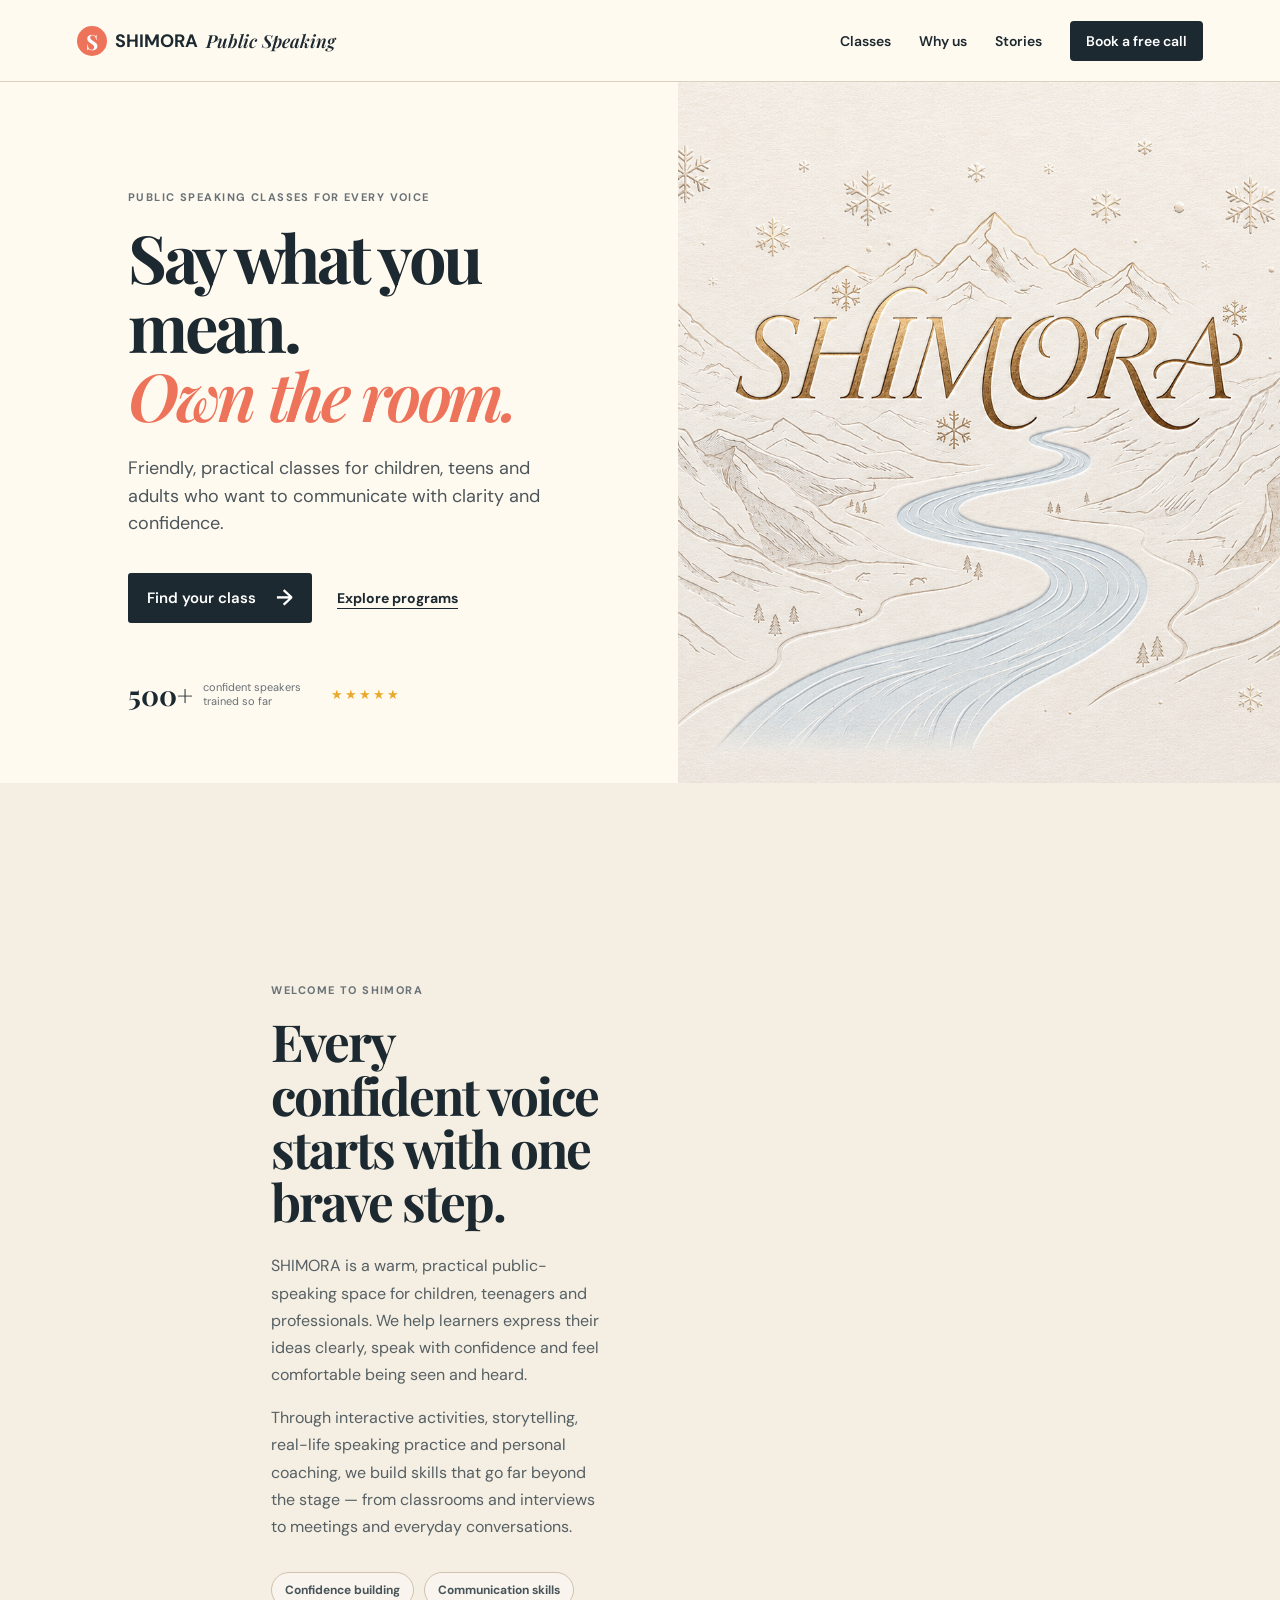
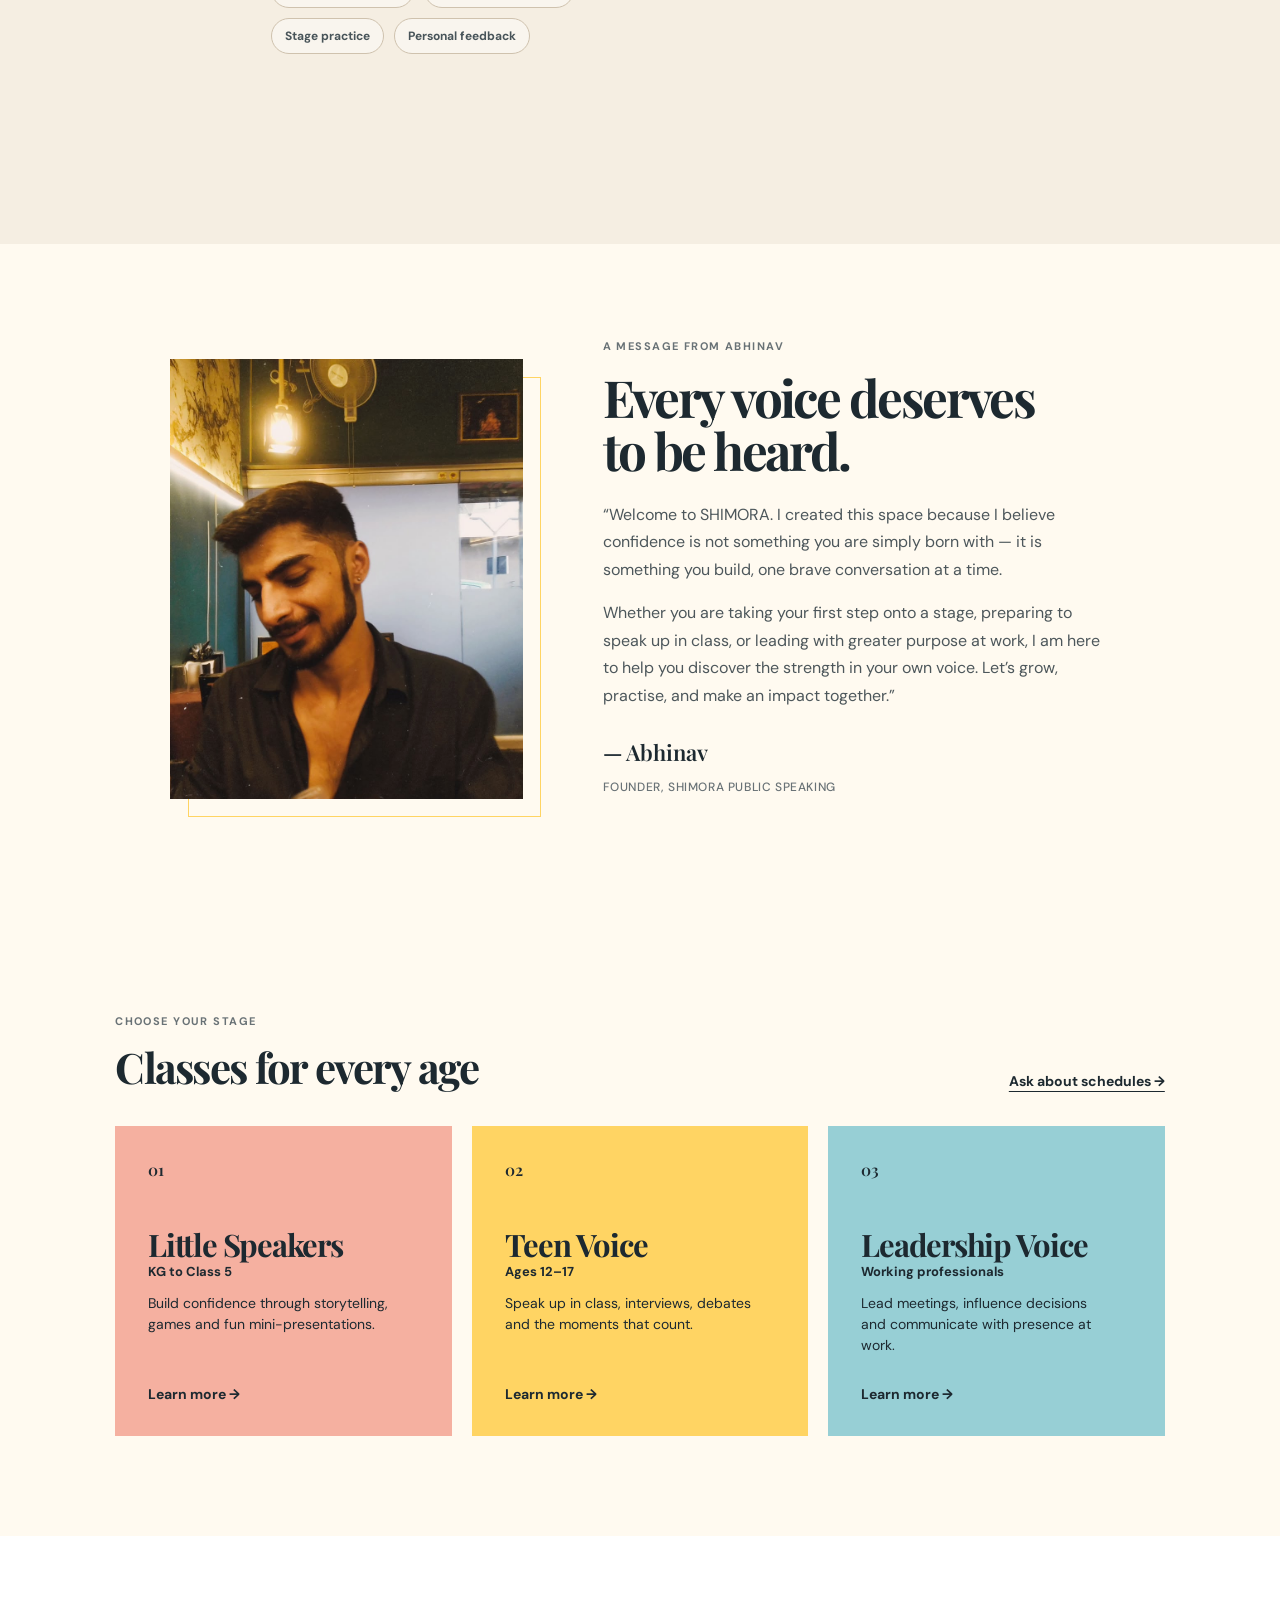
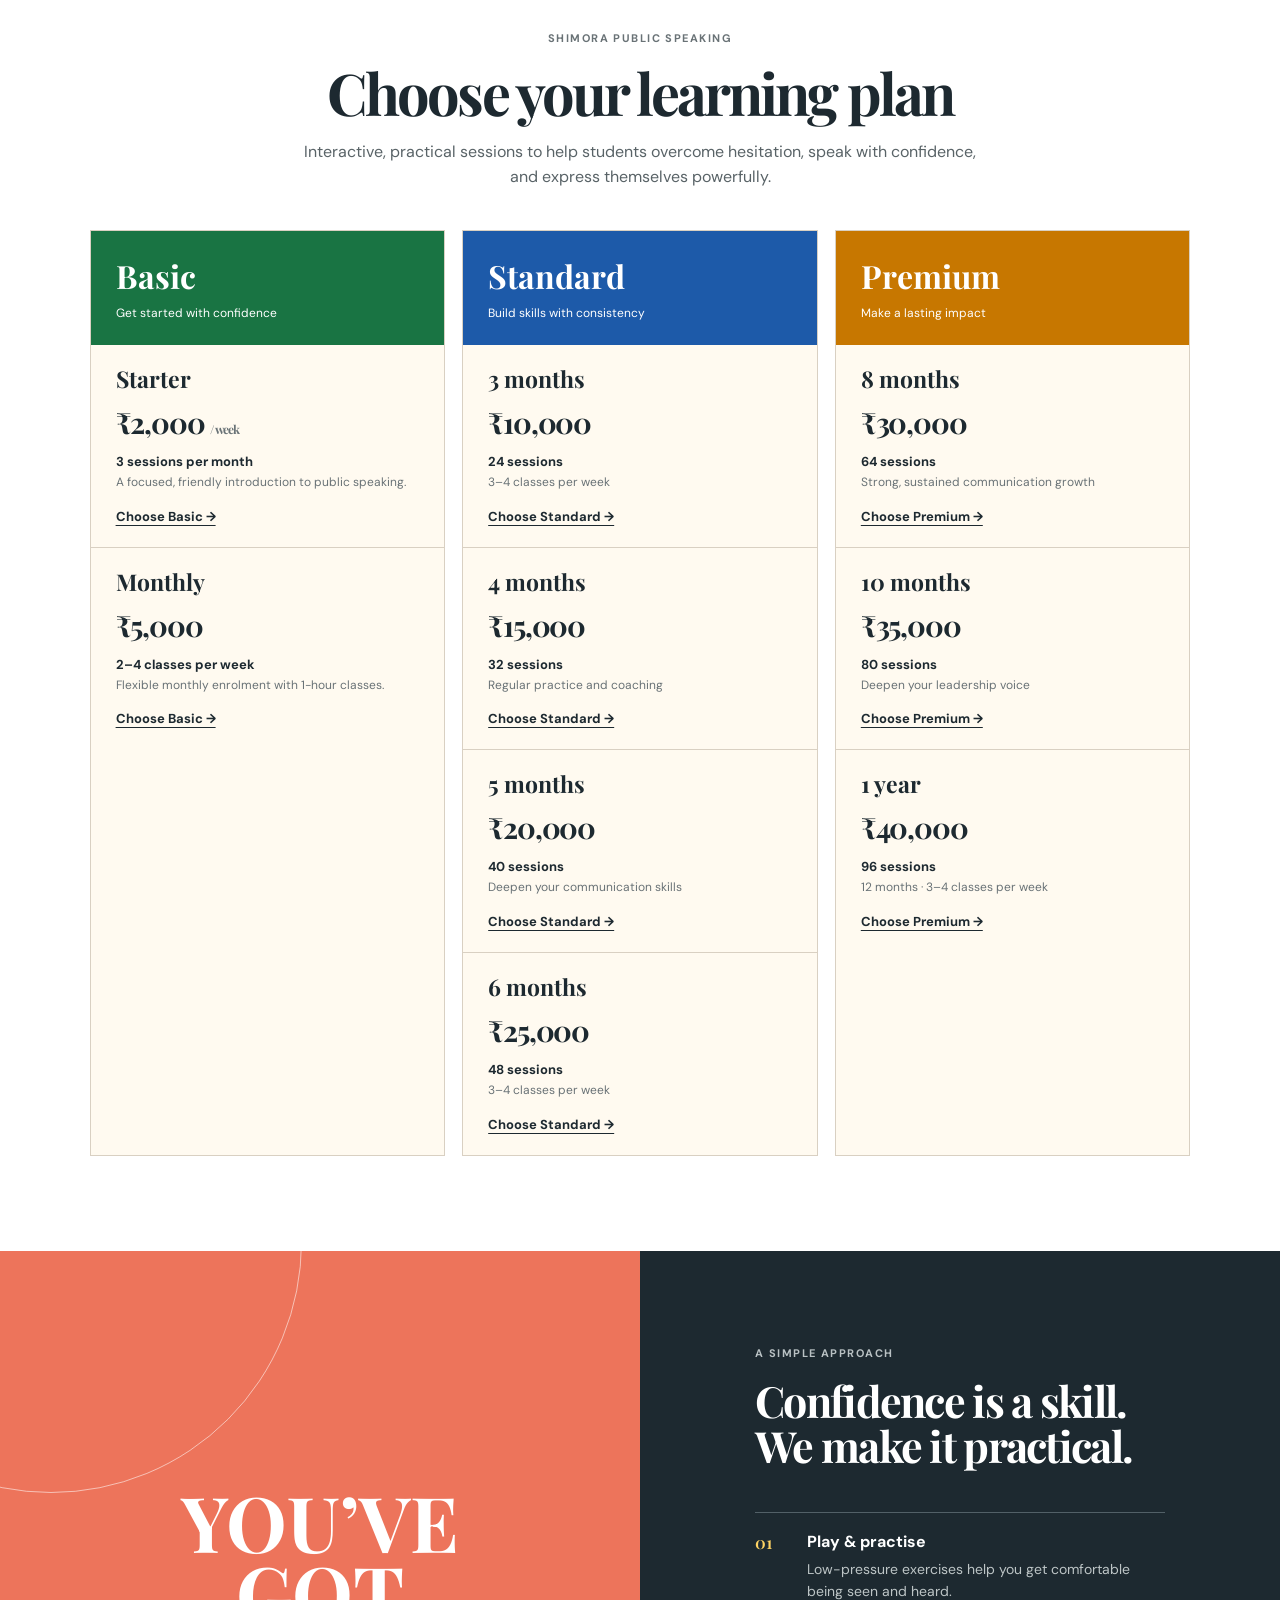
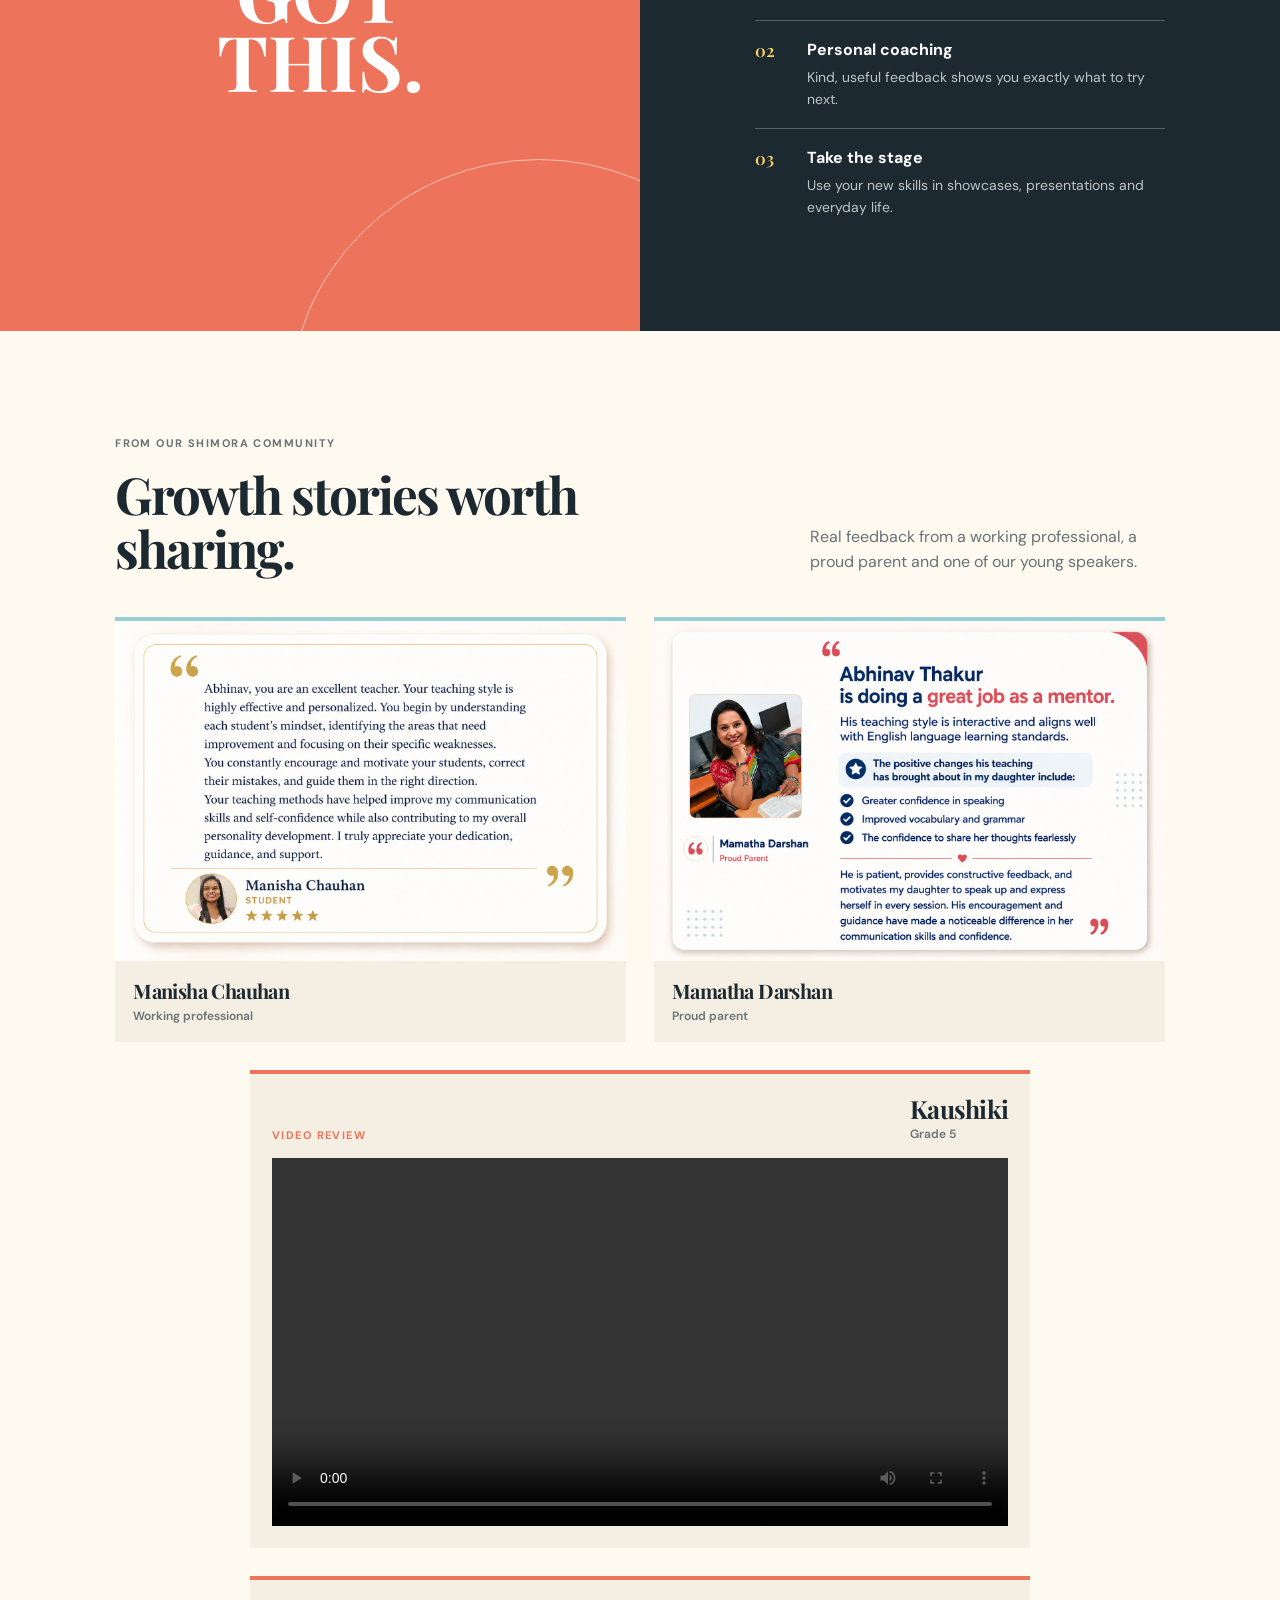
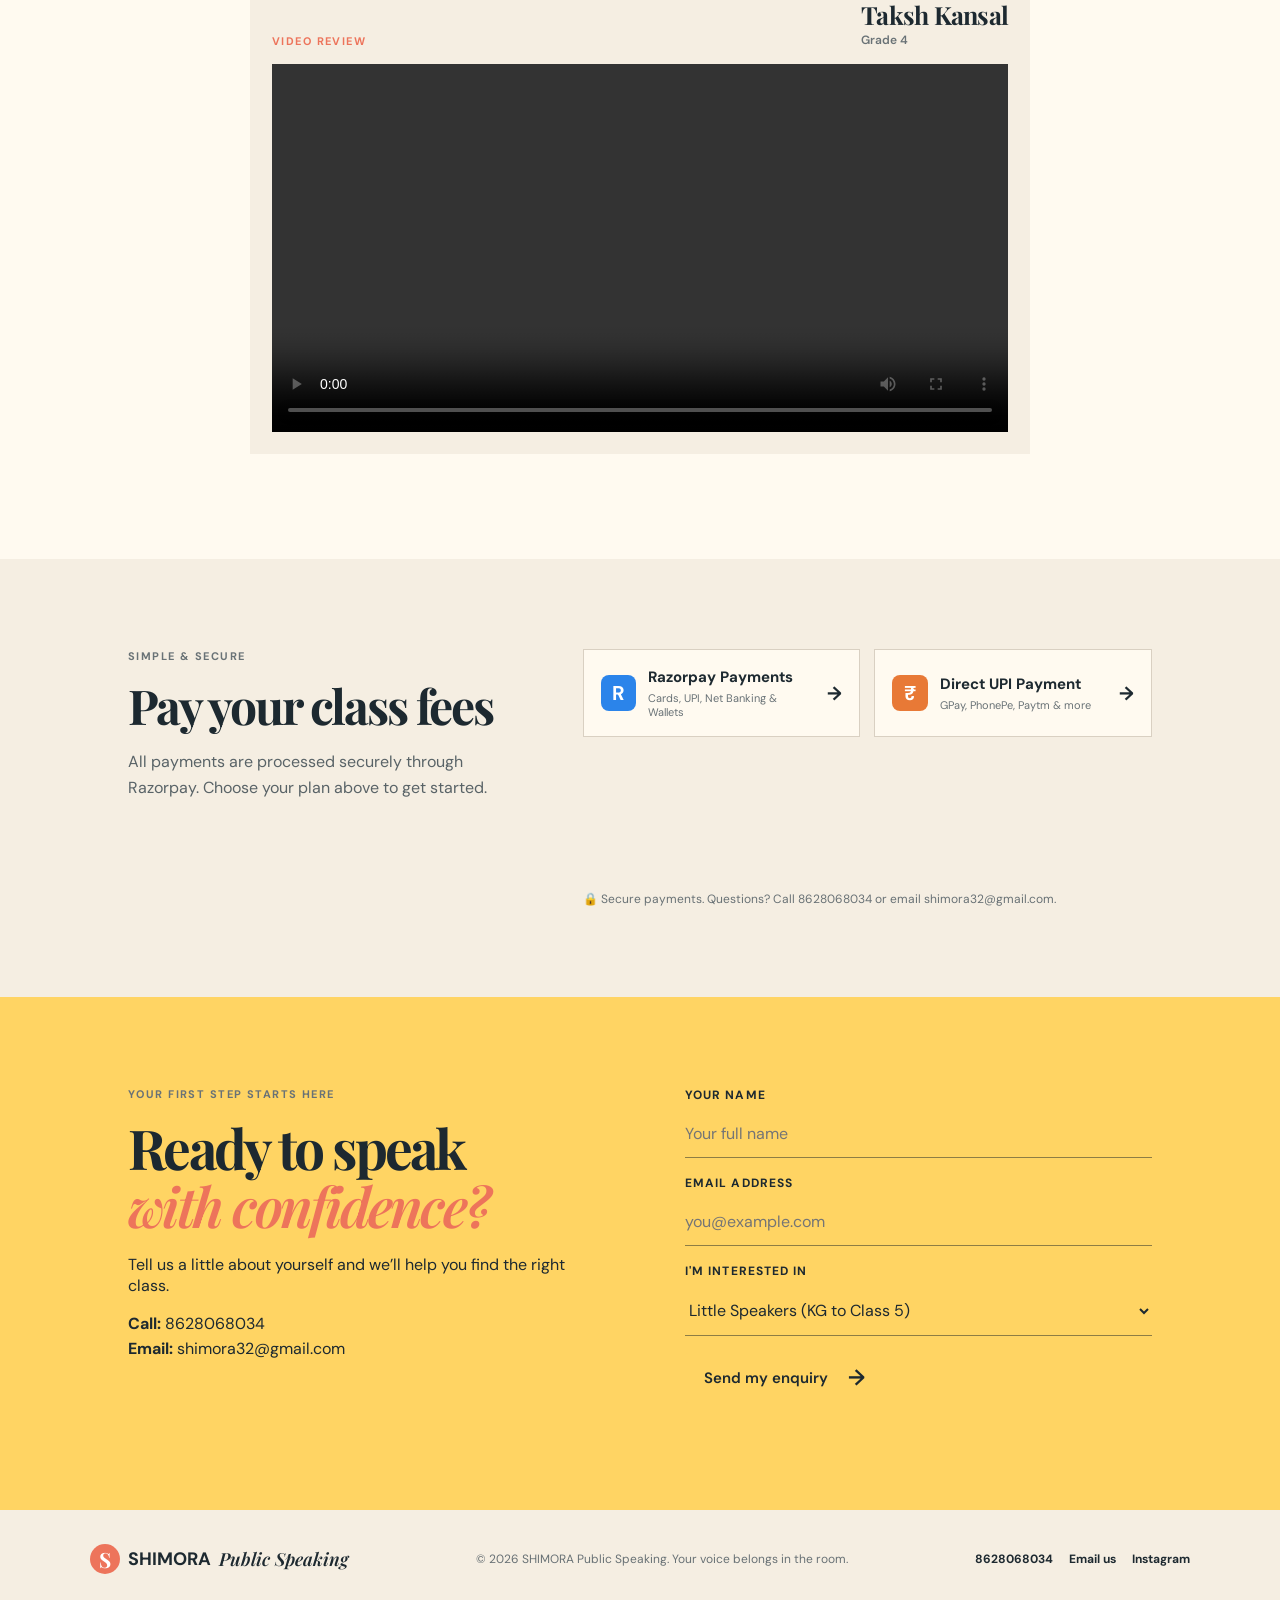
==== index.html @ cc21a9ce "Add Google Search discovery files" ====
<!doctype html>
<html lang="en"><head>
  <meta charset="utf-8">
  <meta name="viewport" content="width=device-width, initial-scale=1">
  <meta name="description" content="SHIMORA offers practical public-speaking classes for children, teens and working professionals. Build confidence, communication skills and stage presence.">
  <meta name="robots" content="index, follow, max-image-preview:large">
  <link rel="canonical" href="https://shimora.online/">
  <meta property="og:type" content="website">
  <meta property="og:url" content="https://shimora.online/">
  <meta property="og:title" content="SHIMORA | Public Speaking Classes">
  <meta property="og:description" content="Practical public-speaking classes for children, teens and working professionals.">
  <meta property="og:site_name" content="SHIMORA Public Speaking">
  <meta name="twitter:card" content="summary">
  <title>SHIMORA Public Speaking Classes | Build Confidence</title>
  <script type="application/ld+json">
  {
    "@context": "https://schema.org",
    "@graph": [
      {
        "@type": "Organization",
        "@id": "https://shimora.online/#organization",
        "name": "SHIMORA Public Speaking",
        "url": "https://shimora.online/",
        "email": "shimora32@gmail.com",
        "telephone": "+918628068034",
        "description": "Practical public-speaking classes that build confidence, communication skills and stage presence."
      },
      {
        "@type": "WebSite",
        "@id": "https://shimora.online/#website",
        "url": "https://shimora.online/",
        "name": "SHIMORA Public Speaking",
        "publisher": { "@id": "https://shimora.online/#organization" }
      },
      {
        "@type": "Service",
        "name": "Public Speaking Classes",
        "provider": { "@id": "https://shimora.online/#organization" },
        "description": "Public-speaking coaching for children, teenagers and working professionals."
      }
    ]
  }
  </script>
  <link rel="preconnect" href="https://fonts.googleapis.com">
  <link rel="preconnect" href="https://fonts.gstatic.com" crossorigin="">
  <link href="https://fonts.googleapis.com/css2?family=DM+Sans:wght@400;500;600;700&amp;family=Playfair+Display:wght@600;700&amp;display=swap" rel="stylesheet">
  <link rel="stylesheet" href="styles.css">
  <link rel="stylesheet" href="payments.css">
  <link rel="stylesheet" href="pricing.css">
  <link rel="stylesheet" href="tiers.css">
  <link rel="stylesheet" href="founder.css">
  <link rel="stylesheet" href="reviews.css">
</head>
<body>
  <header class="site-header">
    <a class="brand" href="#home" aria-label="SHIMORA home"><span class="brand-mark">S</span>SHIMORA <em>Public Speaking</em></a>
    <button class="menu-button" aria-label="Open navigation" aria-expanded="false">☰</button>
    <nav><a href="#classes">Classes</a><a href="#about">Why us</a><a href="#testimonials">Stories</a><a class="nav-cta" href="#enquire">Book a free call</a></nav>
  </header>








  <main id="home">
    <section class="hero">
      <div class="hero-copy">
        <p class="eyebrow">Public speaking classes for every voice</p>
        <h1>Say what you mean.<br><i>Own the room.</i></h1>
        <p class="hero-text">Friendly, practical classes for children, teens and adults who want to communicate with clarity and confidence.</p>
        <div class="hero-actions"><a class="button button-dark" href="#enquire">Find your class <span>→</span></a><a class="text-link" href="#classes">Explore programs</a></div>
        <div class="hero-proof"><strong>500+</strong><span>confident speakers<br>trained so far</span><span class="stars">★★★★★</span></div>
      </div>
      <div class="hero-art hero-art-image">
        <img src="codex-clipboard-eca49676-1341-4397-aad0-b6b722d746b7.png" alt="SHIMORA mountain landscape" style="display: block; width: 100%; height: 100%; object-fit: cover;">
      </div>
    </section>








    <section class="shimora-intro" id="about" style="grid-template-columns: 1fr;">
      <div class="shimora-intro-copy">
        <p class="eyebrow">Welcome to SHIMORA</p>
        <h2>Every confident voice starts with one brave step.</h2>
        <p>SHIMORA is a warm, practical public-speaking space for children, teenagers and professionals. We help learners express their ideas clearly, speak with confidence and feel comfortable being seen and heard.</p>
        <p>Through interactive activities, storytelling, real-life speaking practice and personal coaching, we build skills that go far beyond the stage — from classrooms and interviews to meetings and everyday conversations.</p>
        <div class="shimora-offerings"><span>Confidence building</span><span>Communication skills</span><span>Stage practice</span><span>Personal feedback</span></div>
      </div>
    </section>








    <section class="founder"><div class="founder-photo"><img src="abhinav.jpeg" alt="Abhinav, founder of SHIMORA Public Speaking"></div><div class="founder-message"><p class="eyebrow">A message from Abhinav</p><h2>Every voice deserves<br>to be heard.</h2><p>“Welcome to SHIMORA. I created this space because I believe confidence is not something you are simply born with — it is something you build, one brave conversation at a time.</p><p>Whether you are taking your first step onto a stage, preparing to speak up in class, or leading with greater purpose at work, I am here to help you discover the strength in your own voice. Let’s grow, practise, and make an impact together.”</p><p class="signature">— Abhinav<br><span>Founder, SHIMORA Public Speaking</span></p></div></section>








    <section class="programs" id="classes"><div class="section-heading"><div><p class="eyebrow">Choose your stage</p><h2>Classes for every age</h2></div><a class="text-link" href="#enquire">Ask about schedules →</a></div><div class="cards">
      <article class="card coral"><span class="card-number">01</span><h3>Little Speakers</h3><p class="age">KG to Class 5</p><p>Build confidence through storytelling, games and fun mini-presentations.</p><a href="#enquire" aria-label="Enquire about Little Speakers">Learn more →</a></article>
      <article class="card yellow"><span class="card-number">02</span><h3>Teen Voice</h3><p class="age">Ages 12–17</p><p>Speak up in class, interviews, debates and the moments that count.</p><a href="#enquire" aria-label="Enquire about Teen Voice">Learn more →</a></article>
      <article class="card blue"><span class="card-number">03</span><h3>Leadership Voice</h3><p class="age">Working professionals</p><p>Lead meetings, influence decisions and communicate with presence at work.</p><a href="#enquire" aria-label="Enquire about Leadership Voice">Learn more →</a></article>
    </div></section>








    <section class="pricing" id="pricing"><div class="pricing-intro"><p class="eyebrow">SHIMORA public speaking</p><h2>Choose your learning plan</h2><p>Interactive, practical sessions to help students overcome hesitation, speak with confidence, and express themselves powerfully.</p></div><div class="tier-grid"><section class="tier basic-tier"><header><p>Basic</p><span>Get started with confidence</span></header><article class="tier-plan"><h3>Starter</h3><strong>₹2,000 <small>/ week</small></strong><p>3 sessions per month</p><small>A focused, friendly introduction to public speaking.</small><a href="https://rzp.io/rzp/pQMeZwB" target="_blank" rel="noopener">Choose Basic →</a></article><article class="tier-plan"><h3>Monthly</h3><strong>₹5,000</strong><p>2–4 classes per week</p><small>Flexible monthly enrolment with 1-hour classes.</small><a href="https://rzp.io/rzp/k3akqJx" target="_blank" rel="noopener">Choose Basic →</a></article></section><section class="tier standard-tier"><header><p>Standard</p><span>Build skills with consistency</span></header><article class="tier-plan"><h3>3 months</h3><strong>₹10,000</strong><p>24 sessions</p><small>3–4 classes per week</small><a href="https://rzp.io/rzp/MR4QNI4I" target="_blank" rel="noopener">Choose Standard →</a></article><article class="tier-plan"><h3>4 months</h3><strong>₹15,000</strong><p>32 sessions</p><small>Regular practice and coaching</small><a href="https://rzp.io/rzp/zZhvwlSj" target="_blank" rel="noopener">Choose Standard →</a></article><article class="tier-plan"><h3>5 months</h3><strong>₹20,000</strong><p>40 sessions</p><small>Deepen your communication skills</small><a href="https://rzp.io/rzp/HLFJk7OZ" target="_blank" rel="noopener">Choose Standard →</a></article><article class="tier-plan"><h3>6 months</h3><strong>₹25,000</strong><p>48 sessions</p><small>3–4 classes per week</small><a href="https://rzp.io/rzp/TH4nSkQU" target="_blank" rel="noopener">Choose Standard →</a></article></section><section class="tier premium-tier"><header><p>Premium</p><span>Make a lasting impact</span></header><article class="tier-plan"><h3>8 months</h3><strong>₹30,000</strong><p>64 sessions</p><small>Strong, sustained communication growth</small><a href="https://rzp.io/rzp/FeehEkx" target="_blank" rel="noopener">Choose Premium →</a></article><article class="tier-plan"><h3>10 months</h3><strong>₹35,000</strong><p>80 sessions</p><small>Deepen your leadership voice</small><a href="https://rzp.io/rzp/74YGq89" target="_blank" rel="noopener">Choose Premium →</a></article><article class="tier-plan"><h3>1 year</h3><strong>₹40,000</strong><p>96 sessions</p><small>12 months · 3–4 classes per week</small><a href="https://rzp.io/rzp/l5F0JuY" target="_blank" rel="noopener">Choose Premium →</a></article></section></div></section>








    <section class="process"><div class="process-art"><span>YOU’VE<br>GOT<br>THIS.</span></div><div class="process-copy"><p class="eyebrow">A simple approach</p><h2>Confidence is a skill. We make it practical.</h2><ol><li><strong>Play &amp; practise</strong><span>Low-pressure exercises help you get comfortable being seen and heard.</span></li><li><strong>Personal coaching</strong><span>Kind, useful feedback shows you exactly what to try next.</span></li><li><strong>Take the stage</strong><span>Use your new skills in showcases, presentations and everyday life.</span></li></ol></div></section>








    <section class="reviews" id="testimonials"><div class="reviews-heading"><div><p class="eyebrow">From our SHIMORA community</p><h2>Growth stories worth sharing.</h2></div><p>Real feedback from a working professional, a proud parent and one of our young speakers.</p></div><div class="review-gallery"><figure class="review-image"><img src="Manisha%20chauhan.png" alt="Review from Manisha Chauhan, Working Professional" loading="lazy"><figcaption>Manisha Chauhan <span>Working professional</span></figcaption></figure><figure class="review-image"><img src="Kaushiki%20mother.png" alt="Review from Mamatha Darshan, proud parent of Kaushiki" loading="lazy"><figcaption>Mamatha Darshan <span>Proud parent</span></figcaption></figure><figure class="student-video-review"><div class="video-review-heading"><p>Video review</p><h3>Kaushiki <span>Grade 5</span></h3></div><video controls preload="metadata" playsinline aria-label="Video review from Kaushiki, Grade 5"><source src="Kaushiki-review.mp4" type="video/mp4">Your browser does not support the video tag.</video></figure><figure class="student-video-review"><div class="video-review-heading"><p>Video review</p><h3>Taksh Kansal <span>Grade 4</span></h3></div><video controls preload="metadata" playsinline aria-label="Video review from Taksh Kansal, Grade 4"><source src="Taksh kansal.mp4" type="video/mp4">Your browser does not support the video tag.</video></figure></div></section>








    <section class="payments" id="payments"><div><p class="eyebrow">Simple &amp; secure</p><h2>Pay your class fees</h2><p>All payments are processed securely through Razorpay. Choose your plan above to get started.</p></div><div class="payment-options"><a class="payment-option razorpay" href="https://rzp.io/rzp/pQMeZwB" target="_blank" rel="noopener"><span>R</span><strong>Razorpay Payments<small>Cards, UPI, Net Banking &amp; Wallets</small></strong><b>→</b></a><button class="payment-option upi" type="button" data-upi="at9580256@oksbi"><span>₹</span><strong>Direct UPI Payment<small>GPay, PhonePe, Paytm &amp; more</small></strong><b>→</b></button></div><p class="payment-note">🔒 Secure payments. Questions? Call <a href="tel:+918628068034">8628068034</a> or email <a href="mailto:shimora32@gmail.com">shimora32@gmail.com</a>.</p></section>
    <section class="enquire" id="enquire"><div><p class="eyebrow">Your first step starts here</p><h2>Ready to speak<br><i>with confidence?</i></h2><p>Tell us a little about yourself and we’ll help you find the right class.</p><p><strong>Call:</strong> <a href="tel:+918628068034">8628068034</a><br><strong>Email:</strong> <a href="mailto:shimora32@gmail.com">shimora32@gmail.com</a></p></div><form id="enquiry-form"><label>Your name<input required="" name="name" autocomplete="name" placeholder="Your full name"></label><label>Email address<input required="" type="email" name="email" autocomplete="email" placeholder="you@example.com"></label><label>I'm interested in<select name="class"><option>Little Speakers (KG to Class 5)</option><option>Teen Voice (Class 6–12)</option><option>Leadership Voice (Working professionals)</option></select></label><button class="button button-light" type="submit">Send my enquiry <span>→</span></button><p class="form-message" aria-live="polite"></p></form></section>
  </main>
  <footer><a class="brand" href="#home"><span class="brand-mark">S</span>SHIMORA <em>Public Speaking</em></a><p>© 2026 SHIMORA Public Speaking. Your voice belongs in the room.</p><div><a href="tel:+918628068034">8628068034</a><a href="mailto:shimora32@gmail.com">Email us</a><a href="#">Instagram</a></div></footer>
  <script src="script.js"></script>


</body><div id="codex-browser-sidebar-comments-root" style="position: fixed; inset: 0px; pointer-events: none; z-index: 2147483647;"></div></html>
---- styles.css ----
:root{--ink:#1d2930;--cream:#fffaf0;--paper:#f5eee2;--coral:#ed745b;--yellow:#ffd463;--blue:#97cfd5;--line:#d9d0c2}*{box-sizing:border-box}html{scroll-behavior:smooth}body{margin:0;color:var(--ink);background:var(--cream);font-family:'DM Sans',sans-serif}h1,h2,h3,p{margin-top:0}h1,h2,h3{font-family:'Playfair Display',serif;line-height:1.04}a{color:inherit;text-decoration:none}.site-header{height:82px;padding:0 6vw;display:flex;align-items:center;justify-content:space-between;border-bottom:1px solid var(--line);background:rgba(255,250,240,.94);position:sticky;top:0;z-index:10}.brand{font-size:18px;font-weight:700;display:flex;align-items:center;gap:8px}.brand em{font-family:'Playfair Display',serif;font-weight:600}.brand-mark{display:grid;place-items:center;width:30px;height:30px;border-radius:50%;background:var(--coral);color:#fff;font-family:'Playfair Display',serif;font-size:21px}nav{display:flex;align-items:center;gap:28px;font-size:14px;font-weight:600}nav a:not(.nav-cta):hover,.text-link:hover{color:var(--coral)}.nav-cta{padding:11px 16px;background:var(--ink);color:#fff;border-radius:4px}.menu-button{display:none;border:0;background:transparent;font-size:24px}.hero{min-height:585px;display:grid;grid-template-columns:1.06fr .94fr}.hero-copy{padding:108px 8vw 70px 10vw}.eyebrow{text-transform:uppercase;letter-spacing:.13em;font-size:11px;font-weight:700;margin-bottom:18px;color:#697276}.hero h1{font-size:clamp(48px,5.2vw,78px);letter-spacing:-.05em;margin-bottom:25px}.hero h1 i,.enquire h2 i{color:var(--coral);font-weight:600}.hero-text{max-width:460px;font-size:18px;line-height:1.55;color:#4c565a}.hero-actions{display:flex;align-items:center;gap:25px;margin:35px 0 53px}.button{border:0;border-radius:3px;padding:15px 19px;font:600 15px 'DM Sans',sans-serif;display:inline-flex;gap:20px;align-items:center;cursor:pointer}.button span{font-size:22px;line-height:10px}.button-dark{color:#fff;background:var(--ink)}.button-light{color:var(--ink);background:var(--yellow)}.text-link{font-weight:700;font-size:14px;text-decoration:underline;text-underline-offset:5px}.hero-proof{display:flex;align-items:center;gap:10px}.hero-proof strong{font:700 28px 'Playfair Display',serif}.hero-proof span:not(.stars){font-size:11px;line-height:1.25;color:#687175}.stars{margin-left:20px;letter-spacing:2px;color:#e9a92b;font-size:13px}.hero-art{background:var(--blue);position:relative;overflow:hidden;min-height:480px}.sun{position:absolute;width:410px;height:410px;border:1px solid rgba(255,255,255,.7);border-radius:50%;top:52px;left:50%;transform:translateX(-50%)}.arch{position:absolute;bottom:-80px;left:50%;width:330px;height:480px;border-radius:165px 165px 0 0;background:#fbefcf;transform:translateX(-50%)}.speaker{position:absolute;bottom:0;left:50%;width:280px;height:420px;transform:translateX(-50%)}.head{position:absolute;background:#9b5a42;border-radius:48% 48% 45% 45%;width:96px;height:114px;top:32px;left:93px;z-index:3}.hair{position:absolute;background:#2e2b2b;width:116px;height:130px;border-radius:54% 54% 30% 30%;top:9px;left:84px}.body{position:absolute;background:var(--coral);border-radius:80px 80px 0 0;width:215px;height:270px;bottom:-12px;left:32px}.arm{position:absolute;width:33px;height:170px;background:#9b5a42;border-radius:20px;z-index:2}.arm.left{left:29px;top:162px;transform:rotate(32deg)}.arm.right{right:19px;top:137px;transform:rotate(-34deg)}.mic{position:absolute;z-index:4;top:154px;left:174px;width:15px;height:121px;border-radius:8px;background:var(--ink);transform:rotate(-22deg)}.mic:before{content:'';position:absolute;width:31px;height:31px;border-radius:50%;background:var(--ink);left:-8px;top:-12px}.bubble{position:absolute;z-index:5;font-weight:700}.bubble.one{right:10%;top:20%;font-size:13px;line-height:1.1;color:#fff;letter-spacing:.08em}.bubble.two{left:13%;top:22%;font-size:44px;color:var(--yellow)}.intro{padding:105px 15%;text-align:center;background:var(--paper)}.intro h2{font-size:clamp(32px,4vw,54px);letter-spacing:-.035em;max-width:740px;margin:0 auto 22px}.intro>p:last-child{max-width:580px;margin:auto;line-height:1.65;color:#566064}.programs{padding:100px 9vw}.section-heading{display:flex;justify-content:space-between;align-items:flex-end;margin-bottom:36px}.section-heading h2,.process h2{font-size:42px;letter-spacing:-.04em;margin:0}.cards{display:grid;grid-template-columns:repeat(3,1fr);gap:20px}.card{padding:33px;min-height:310px;display:flex;flex-direction:column}.card.coral{background:#f5b0a0}.card.yellow{background:var(--yellow)}.card.blue{background:var(--blue)}.card-number{font:600 16px 'Playfair Display',serif}.card h3{font-size:31px;letter-spacing:-.04em;margin:48px 0 3px}.card .age{font-size:13px;font-weight:700}.card>p:not(.age){font-size:14px;line-height:1.5;max-width:250px}.card a{margin-top:auto;font-size:14px;font-weight:700}.process{display:grid;grid-template-columns:1fr 1fr;background:var(--ink);color:#fff}.process-art{background:var(--coral);min-height:550px;display:grid;place-items:center;position:relative;overflow:hidden}.process-art:before,.process-art:after{content:'';position:absolute;border:1px solid rgba(255,255,255,.55);border-radius:50%;width:500px;height:500px}.process-art:before{top:-260px;left:-200px}.process-art:after{bottom:-330px;right:-150px}.process-art span{font:700 clamp(48px,6vw,80px)/.9 'Playfair Display',serif;text-align:center;z-index:1}.process-copy{padding:95px 9vw}.process .eyebrow{color:#b9c1c3}.process h2{font-size:43px;margin-bottom:45px}.process ol{list-style:none;padding:0;margin:0;counter-reset:steps}.process li{counter-increment:steps;padding:18px 0 18px 52px;border-top:1px solid #526067;position:relative}.process li:before{content:'0' counter(steps);position:absolute;left:0;color:var(--yellow);font:600 17px 'Playfair Display',serif}.process li strong{display:block;margin-bottom:6px}.process li span{color:#bdc5c6;font-size:14px;line-height:1.5}.testimonials{padding:100px 15%;text-align:center}.testimonials blockquote{font:600 clamp(27px,3.5vw,49px)/1.18 'Playfair Display',serif;letter-spacing:-.04em;max-width:900px;margin:0 auto 26px}.quote-by{font-size:13px;color:#697276}.enquire{background:var(--yellow);padding:90px 10vw;display:grid;grid-template-columns:1fr 1fr;gap:90px}.enquire h2{font-size:55px;letter-spacing:-.05em;margin-bottom:20px}.enquire>div>p:last-child{line-height:1.55;max-width:350px}form{display:grid;gap:17px}label{font-size:12px;font-weight:700;text-transform:uppercase;letter-spacing:.09em}input,select{margin-top:7px;width:100%;padding:13px 0;border:0;border-bottom:1px solid #8e7d44;background:transparent;color:var(--ink);font:16px 'DM Sans',sans-serif;outline:none}.form-message{font-size:13px;margin:0}.site-header+main{}footer{padding:34px 7vw;display:flex;align-items:center;justify-content:space-between;gap:20px;font-size:12px;background:var(--paper)}footer p{margin:0;color:#687175}footer div{display:flex;gap:16px;font-weight:700}@media(max-width:750px){.site-header{padding:0 5vw;height:70px}.menu-button{display:block}nav{display:none;position:absolute;top:70px;left:0;right:0;padding:18px 5vw;background:var(--cream);border-bottom:1px solid var(--line);flex-direction:column;align-items:flex-start}nav.open{display:flex}.hero,.process,.enquire{grid-template-columns:1fr}.hero-copy{padding:70px 8vw 55px}.hero-art{min-height:430px}.intro{padding:75px 8vw}.programs{padding:70px 6vw}.section-heading{align-items:flex-start;gap:14px;flex-direction:column}.cards{grid-template-columns:1fr}.card{min-height:260px}.process-copy{padding:70px 9vw}.process-art{min-height:330px}.enquire{gap:40px;padding:70px 9vw}.enquire h2{font-size:48px}footer{align-items:flex-start;flex-direction:column}.stars{display:none}}


/* SHIMORA artwork */
.shimora-intro{display:grid;grid-template-columns:minmax(0,1fr) minmax(300px,.85fr);gap:clamp(36px,7vw,92px);align-items:center;padding:100px 10vw;background:var(--paper)}
.shimora-intro-copy{max-width:590px}
.shimora-intro h2{font-size:clamp(36px,4vw,56px);letter-spacing:-.045em;margin-bottom:24px}
.shimora-intro-copy>p:not(.eyebrow){line-height:1.7;color:#4d575b}
.shimora-offerings{display:flex;flex-wrap:wrap;gap:10px;margin-top:28px}
.shimora-offerings span{padding:8px 12px;border:1px solid var(--line);border-radius:999px;font-size:13px;font-weight:700}
.shimora-visual{max-width:560px;justify-self:end;overflow:hidden;border-radius:4px;box-shadow:18px 18px 0 var(--yellow)}
.shimora-visual img{display:block;width:100%;height:auto;aspect-ratio:1.15;object-fit:cover;object-position:center}
@media(max-width:750px){.shimora-intro{grid-template-columns:1fr;padding:70px 9vw}.shimora-visual{width:100%;justify-self:stretch;box-shadow:12px 12px 0 var(--yellow)}}


/* Keep the SHIMORA artwork fully visible in a short, wide frame. */
.shimora-visual{width:100%;max-width:680px;aspect-ratio:16 / 9;background:#f8f3e9}
.shimora-visual img{width:100%;height:100%;object-fit:contain;object-position:center}
@media(max-width:750px){.shimora-visual{aspect-ratio:16 / 9}}
---- payments.css ----
.payments{padding:90px 10vw;background:var(--paper);display:grid;grid-template-columns:.8fr 1.2fr;gap:75px;align-items:start}.payments h2{font-size:48px;letter-spacing:-.045em;margin:0 0 18px}.payments>div>p:last-child{line-height:1.6;color:#596367;max-width:360px}.payment-options{display:grid;grid-template-columns:1fr 1fr;gap:14px}.payment-option{appearance:none;width:100%;text-align:left;cursor:pointer;border:1px solid var(--line);background:var(--cream);padding:17px;display:flex;align-items:center;gap:12px;color:var(--ink);font:inherit;min-height:88px;transition:transform .15s,box-shadow .15s}.payment-option:hover{transform:translateY(-2px);box-shadow:4px 5px 0 var(--ink)}.payment-option>span{width:36px;height:36px;border-radius:8px;display:grid;place-items:center;color:#fff;background:var(--ink);font-weight:700;font-size:20px}.razorpay>span{background:#2b84ea}.paypal>span{background:#0877be}.gpay>span{background:#fff;color:#4285f4;border:1px solid #ddd}.upi>span{background:#e87936}.payment-option strong{font-size:15px}.payment-option small{display:block;color:#697276;font-size:11px;font-weight:400;margin-top:4px}.payment-option b{margin-left:auto;font-size:19px}.payment-note{grid-column:2;font-size:12px;color:#687175;margin:0}@media(max-width:750px){.payments{grid-template-columns:1fr;gap:30px;padding:70px 8vw}.payment-options{grid-template-columns:1fr}.payment-note{grid-column:auto}}
---- pricing.css ----
.pricing{padding:95px 7vw;background:#fff}.pricing-intro{text-align:center;max-width:690px;margin:0 auto 40px}.pricing h2{font-size:clamp(38px,4.5vw,58px);letter-spacing:-.05em;margin-bottom:16px}.pricing-intro>p:last-child{line-height:1.6;color:#596367}.monthly-plan{background:var(--ink);color:#fff;padding:25px 30px;display:flex;align-items:center;justify-content:space-between;gap:25px;max-width:1050px;margin:0 auto 45px}.plan-label{display:block;color:var(--yellow);font-size:12px;font-weight:700;text-transform:uppercase;letter-spacing:.12em;margin-bottom:7px}.monthly-plan strong{font:700 38px 'Playfair Display',serif}.monthly-plan strong small{font:600 17px 'DM Sans',sans-serif}.monthly-plan p{margin:0;font-size:14px;line-height:1.65;color:#d7dddf}.package-heading{margin:0 0 21px;text-align:center;text-transform:uppercase;letter-spacing:.11em;font-size:12px;font-weight:700}.price-grid{display:grid;grid-template-columns:repeat(7,1fr);gap:11px}.price-card{min-height:255px;border:1px solid var(--tone);padding:17px;display:flex;flex-direction:column;box-shadow:0 1px 0 var(--tone)}.price-card h3{font:700 20px 'Playfair Display',serif;margin:0 0 28px;color:var(--tone)}.price-card strong{font:700 27px 'Playfair Display',serif;color:var(--tone);letter-spacing:-.04em}.price-card p{font-size:13px;font-weight:700;margin:23px 0 7px}.price-card small{font-size:11px;line-height:1.35}.price-card a{font-size:12px;font-weight:700;margin-top:auto;padding-top:18px;text-decoration:underline;text-underline-offset:4px}.green{--tone:#17713a}.blue-plan{--tone:#1e59af}.purple{--tone:#6d3b7a}.orange{--tone:#f06419}.pink{--tone:#d93768}.teal{--tone:#117d8e}.gold{--tone:#c77b00}@media(max-width:1050px){.price-grid{grid-template-columns:repeat(4,1fr)}}@media(max-width:750px){.pricing{padding:70px 7vw}.monthly-plan{display:block}.monthly-plan p{margin:19px 0}.price-grid{grid-template-columns:repeat(2,1fr)}.price-card{min-height:215px}}@media(max-width:400px){.price-grid{grid-template-columns:1fr}}
---- tiers.css ----
.tier-grid{display:grid;grid-template-columns:repeat(3,1fr);gap:17px;max-width:1180px;margin:auto}.tier{border:1px solid var(--line);background:var(--cream)}.tier header{padding:23px 25px;color:#fff;background:var(--ink)}.tier header p{font:700 32px 'Playfair Display',serif;margin:0 0 4px}.tier header span{font-size:12px}.basic-tier header{background:#197443}.standard-tier header{background:#1d5aa9}.premium-tier header{background:#c77700}.tier-plan{padding:22px 25px;border-bottom:1px solid var(--line);min-height:190px;display:flex;flex-direction:column}.tier-plan:last-child{border-bottom:0}.tier-plan h3{font-size:23px;margin:0 0 12px}.tier-plan strong{font:700 29px 'Playfair Display',serif;letter-spacing:-.04em}.tier-plan p{font-size:13px;font-weight:700;margin:12px 0 4px}.tier-plan small{font-size:12px;line-height:1.4;color:#697276}.tier-plan a{margin-top:auto;padding-top:17px;font-weight:700;font-size:13px;text-decoration:underline;text-underline-offset:4px}@media(max-width:850px){.tier-grid{grid-template-columns:1fr}.tier-plan{min-height:160px}}
---- founder.css ----
.founder{display:grid;grid-template-columns:.82fr 1.18fr;max-width:1120px;margin:0 auto;padding:95px 7vw;gap:80px;align-items:center}.founder-photo{height:440px;background:var(--coral);position:relative}.founder-photo:after{content:'';position:absolute;inset:18px -18px -18px 18px;border:1px solid var(--yellow);z-index:-1}.founder-photo img{width:100%;height:100%;object-fit:cover;object-position:center 62%;filter:saturate(.92) contrast(1.04)}.founder h2{font-size:clamp(37px,4vw,55px);letter-spacing:-.05em;margin:0 0 23px}.founder-message>p:not(.eyebrow):not(.signature){font-size:16px;line-height:1.72;color:#4d575b;max-width:560px}.signature{font:600 22px 'Playfair Display',serif;margin-top:28px}.signature span{font:500 12px 'DM Sans',sans-serif;letter-spacing:.05em;text-transform:uppercase;color:#697276}@media(max-width:750px){.founder{grid-template-columns:1fr;padding:70px 9vw;gap:45px}.founder-photo{height:390px;max-width:390px}.founder-photo:after{inset:12px -12px -12px 12px}}
---- reviews.css ----
.shimora-intro{display:grid;grid-template-columns:1.12fr .88fr;min-height:560px;background:var(--paper)}
.shimora-intro-copy{padding:100px 11% 90px 14%}.shimora-intro h2,.reviews h2{font-size:clamp(36px,4vw,55px);letter-spacing:-.04em;margin-bottom:24px}.shimora-intro-copy>p:not(.eyebrow){max-width:600px;color:#566064;line-height:1.7;font-size:16px}.shimora-offerings{display:flex;flex-wrap:wrap;gap:10px;margin-top:32px}.shimora-offerings span{padding:9px 13px;border:1px solid #cfc2ae;border-radius:999px;font-size:12px;font-weight:700;color:#485459;background:rgba(255,255,255,.4)}
.shimora-visual{position:relative;overflow:hidden;background:#f5eee2}.shimora-visual img{width:100%;height:100%;min-height:560px;display:block;object-fit:cover;object-position:center}
.reviews{padding:105px 9vw;background:#fffaf0}.reviews-heading{display:flex;justify-content:space-between;gap:50px;align-items:end;margin-bottom:42px}.reviews-heading h2{margin:0}.reviews-heading>p{max-width:355px;margin:0;color:#687175;line-height:1.6}.video-reviews,.message-reviews{display:grid;grid-template-columns:repeat(3,1fr);gap:20px}.video-reviews{margin-bottom:48px}.video-review{margin:0}.video-placeholder{display:grid;place-items:center;align-content:center;gap:10px;aspect-ratio:1.42;background:var(--ink);color:#fff;border-radius:3px;overflow:hidden;position:relative}.video-placeholder:before{content:'';position:absolute;width:170%;height:115%;background:linear-gradient(135deg,transparent 43%,rgba(255,255,255,.08) 43% 50%,transparent 50%);transform:rotate(-11deg)}.video-placeholder>*{position:relative;z-index:1}.video-placeholder p{margin:0;font-size:13px;font-weight:700}.play-icon{display:grid;place-items:center;width:47px;height:47px;padding-left:3px;border-radius:50%;color:var(--ink);background:var(--yellow);font-size:17px}.video-review h3{margin:16px 0 4px;font-size:22px;letter-spacing:-.03em}.video-review small{color:#697276;font-size:12px}.message-review{min-height:260px;padding:29px;background:#f5eee2;border-top:4px solid var(--blue);display:flex;flex-direction:column}.message-review.featured{background:#f5b0a0;border-color:var(--coral)}.quote-mark{font:700 53px/.65 'Playfair Display',serif;color:var(--coral)}.message-review p{margin:18px 0 24px;font:600 20px/1.35 'Playfair Display',serif;letter-spacing:-.02em}.message-review footer{display:flex;flex-direction:column;align-items:start;gap:2px;margin-top:auto;padding:0;background:transparent;font-size:12px}.message-review footer span{color:#697276}
.review-gallery{display:grid;grid-template-columns:repeat(2,minmax(0,1fr));gap:28px;max-width:1100px;margin:0 auto}.review-image,.student-video-review{margin:0;background:#f5eee2;border-top:4px solid var(--blue)}.review-image{overflow:hidden}.review-image img{display:block;width:100%;height:auto}.review-image figcaption{padding:16px 18px 18px;font:700 20px 'Playfair Display',serif;letter-spacing:-.03em}.review-image figcaption span,.video-review-heading h3 span{display:block;margin-top:4px;color:#697276;font:600 12px 'DM Sans',sans-serif;letter-spacing:0}.student-video-review{grid-column:1/-1;justify-self:center;width:min(100%,780px);padding:22px;border-color:var(--coral)}.video-review-heading{display:flex;justify-content:space-between;align-items:end;gap:20px;margin:0 0 16px}.video-review-heading p{margin:0;color:var(--coral);font-size:11px;font-weight:700;letter-spacing:.13em;text-transform:uppercase}.video-review-heading h3{margin:0;font-size:25px;letter-spacing:-.03em}.student-video-review video{display:block;width:100%;max-height:620px;background:var(--ink)}
@media(max-width:750px){.shimora-intro{grid-template-columns:1fr}.shimora-intro-copy{padding:72px 9vw}.shimora-visual{min-height:350px}.shimora-visual img{min-height:350px}.reviews{padding:72px 6vw}.reviews-heading{display:block}.reviews-heading>p{margin-top:18px}.video-reviews,.message-reviews,.review-gallery{grid-template-columns:1fr}.video-reviews{margin-bottom:28px}.message-review{min-height:220px}.student-video-review{grid-column:auto;padding:16px}.video-review-heading{align-items:start;flex-direction:column;gap:6px}}
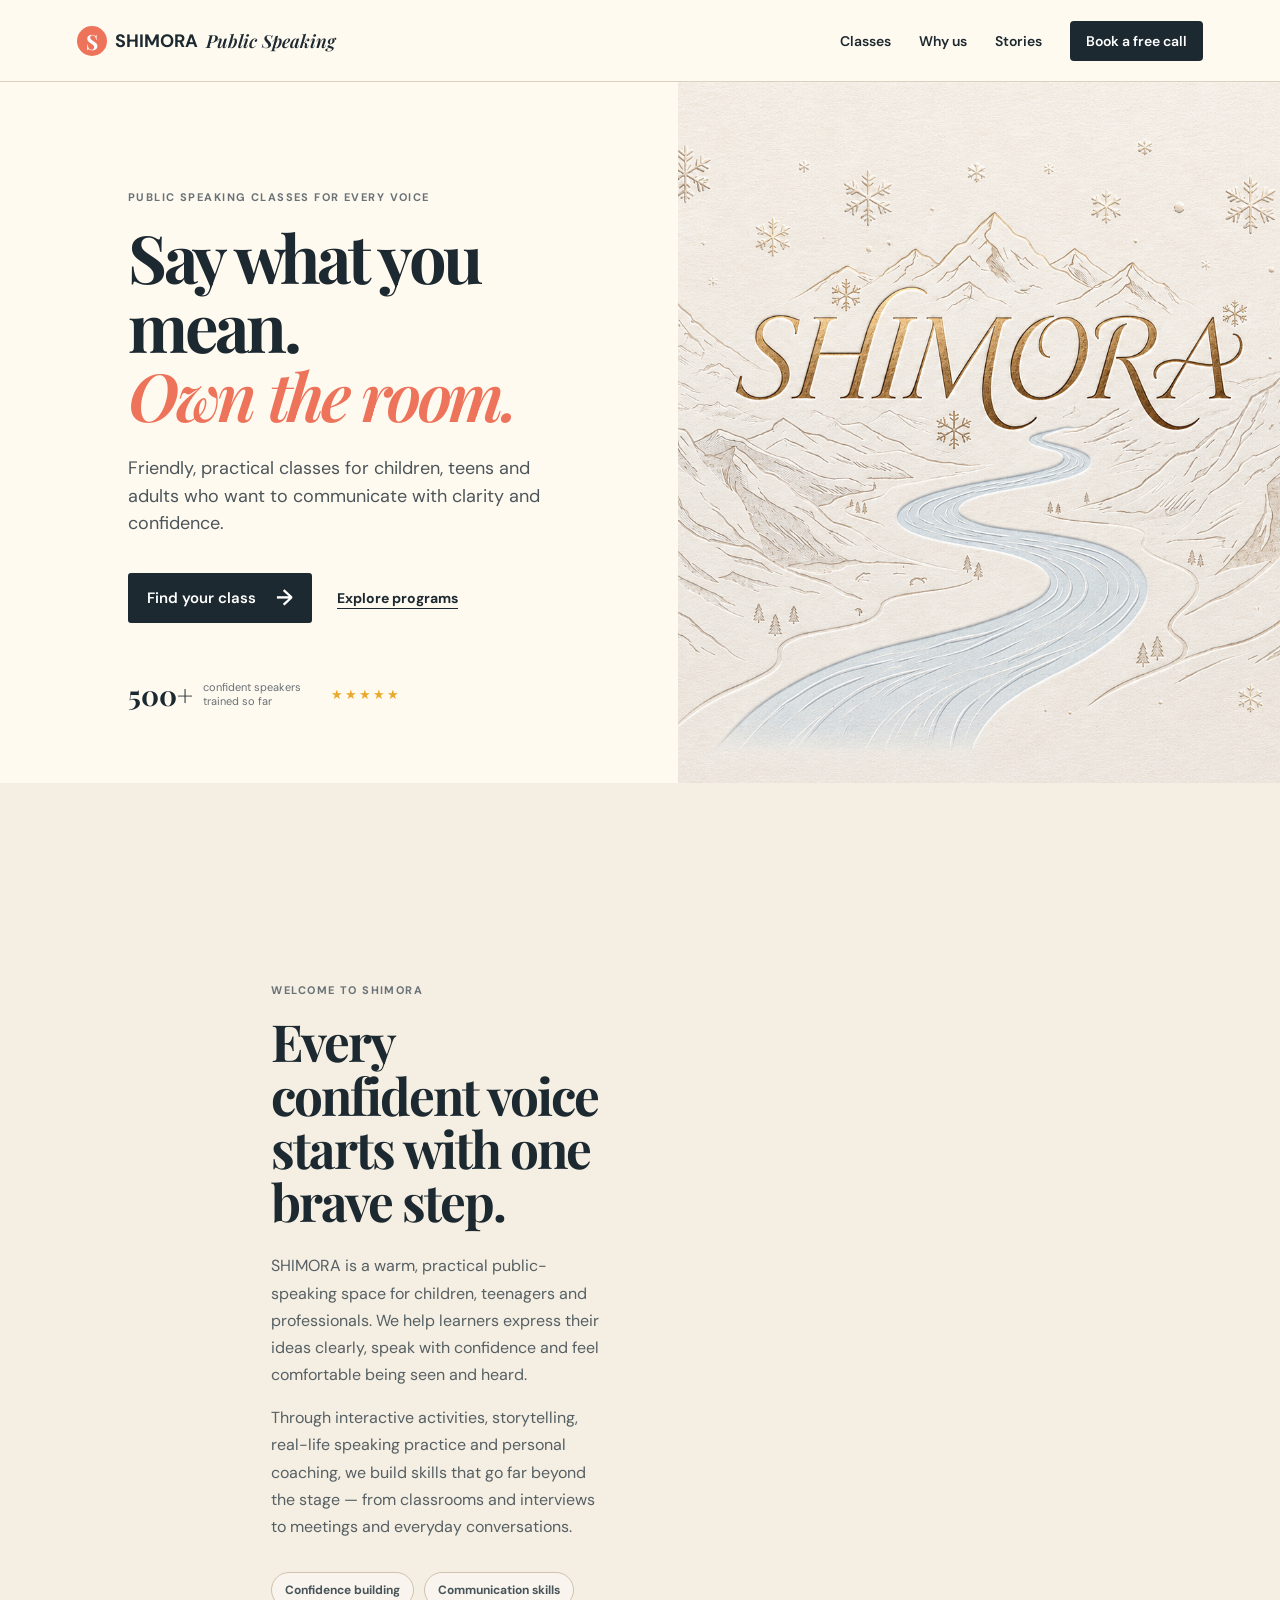
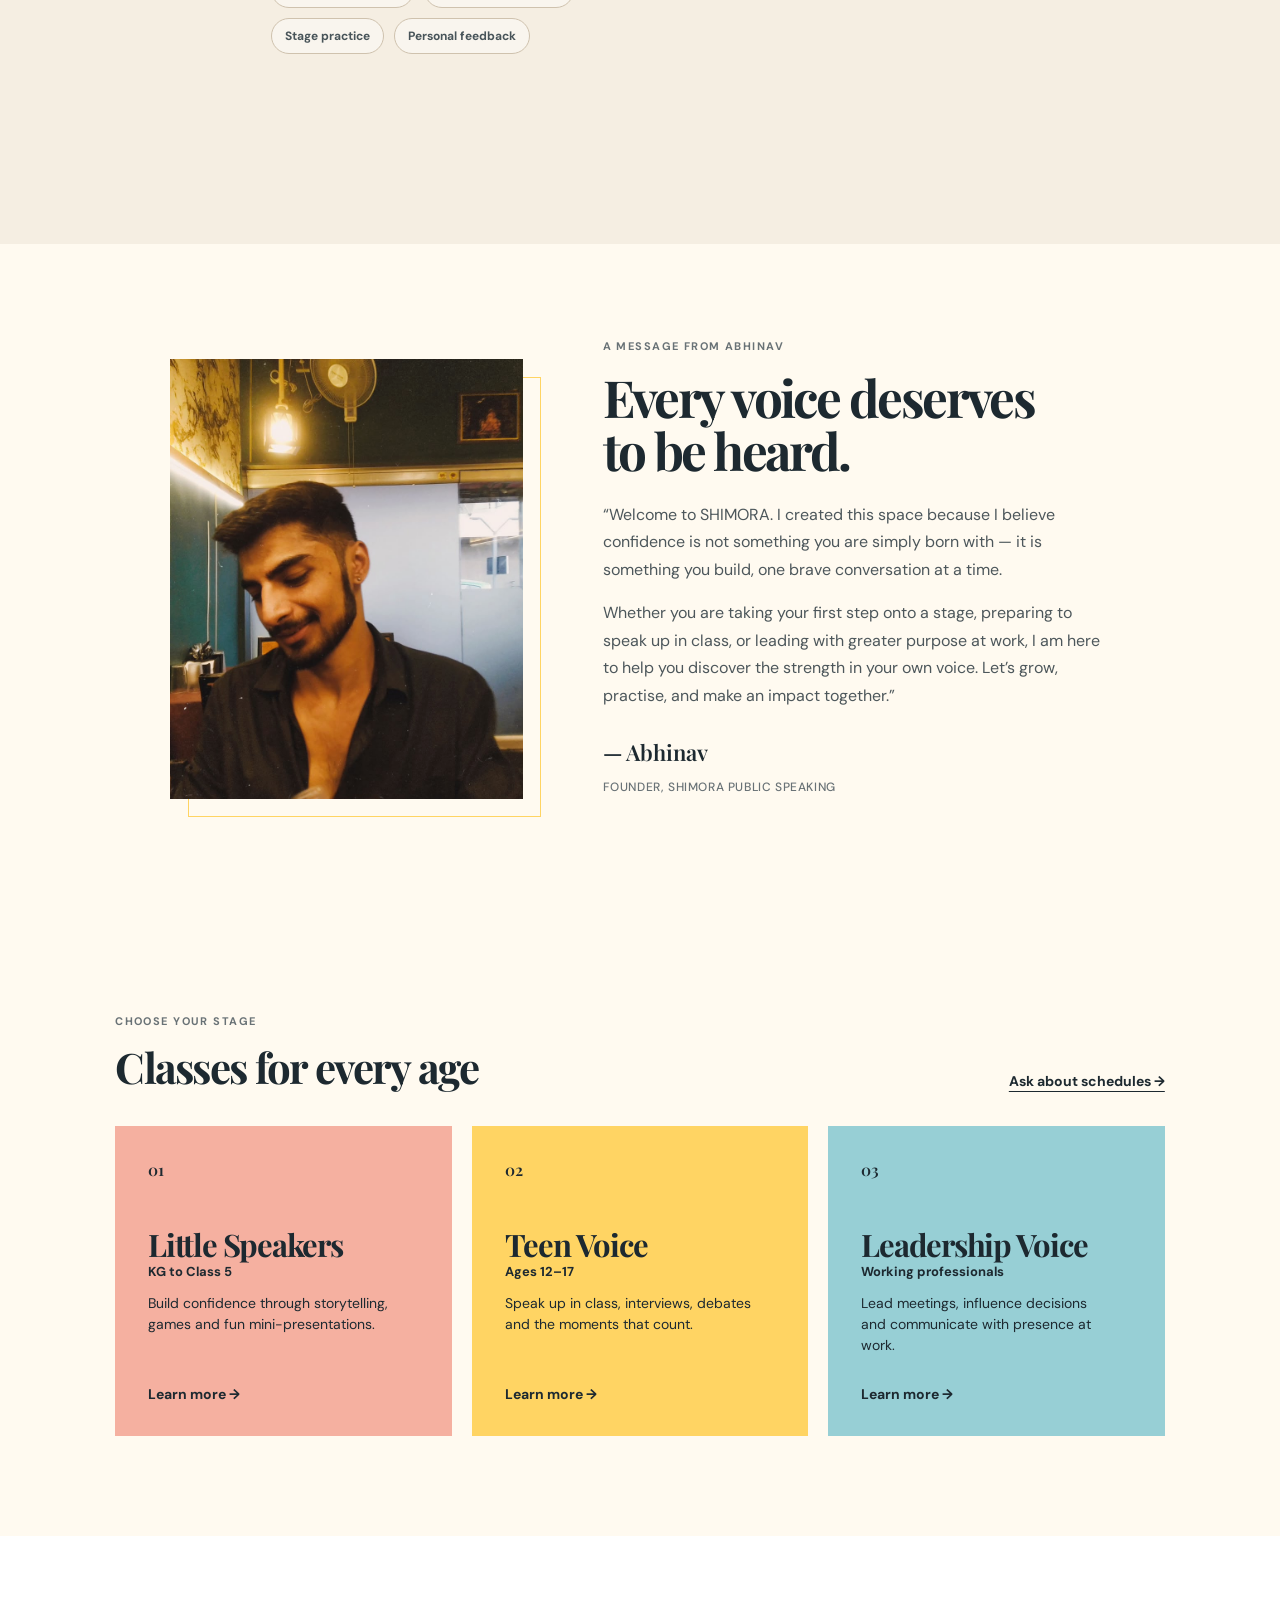
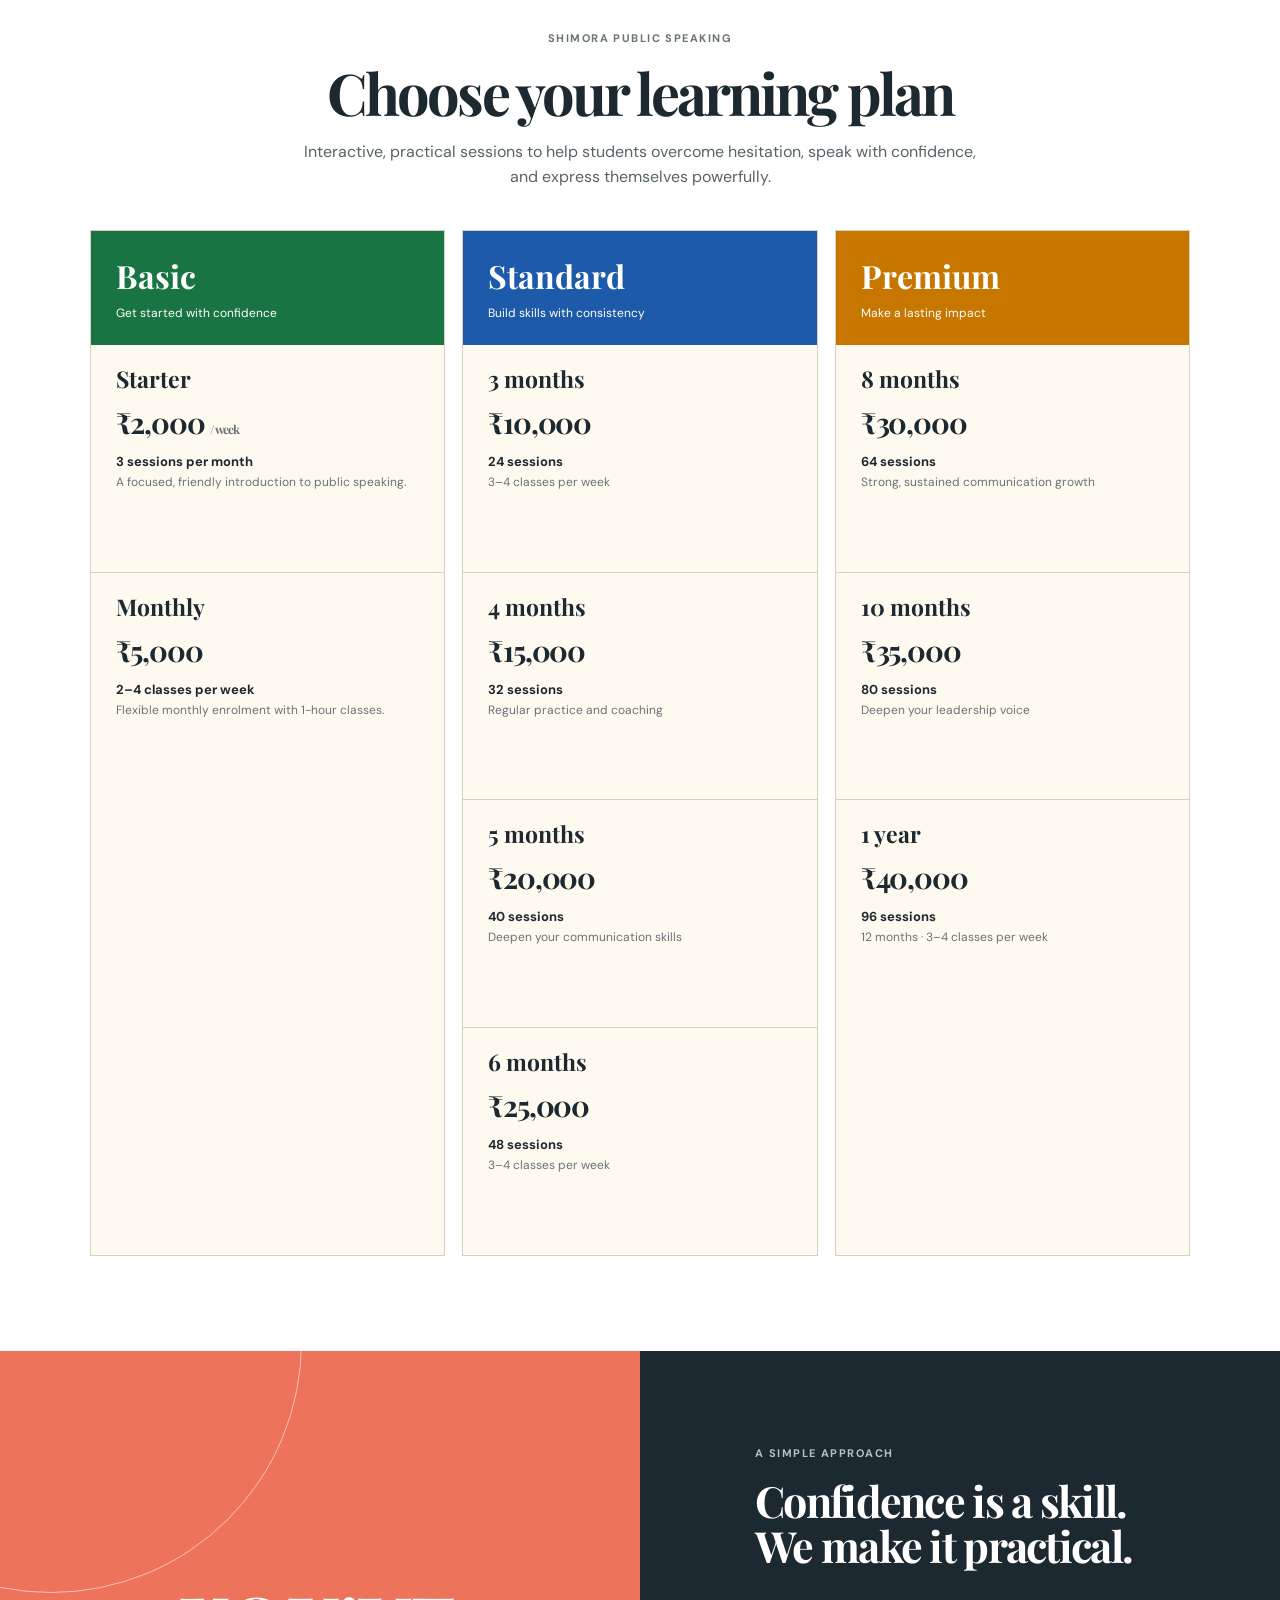
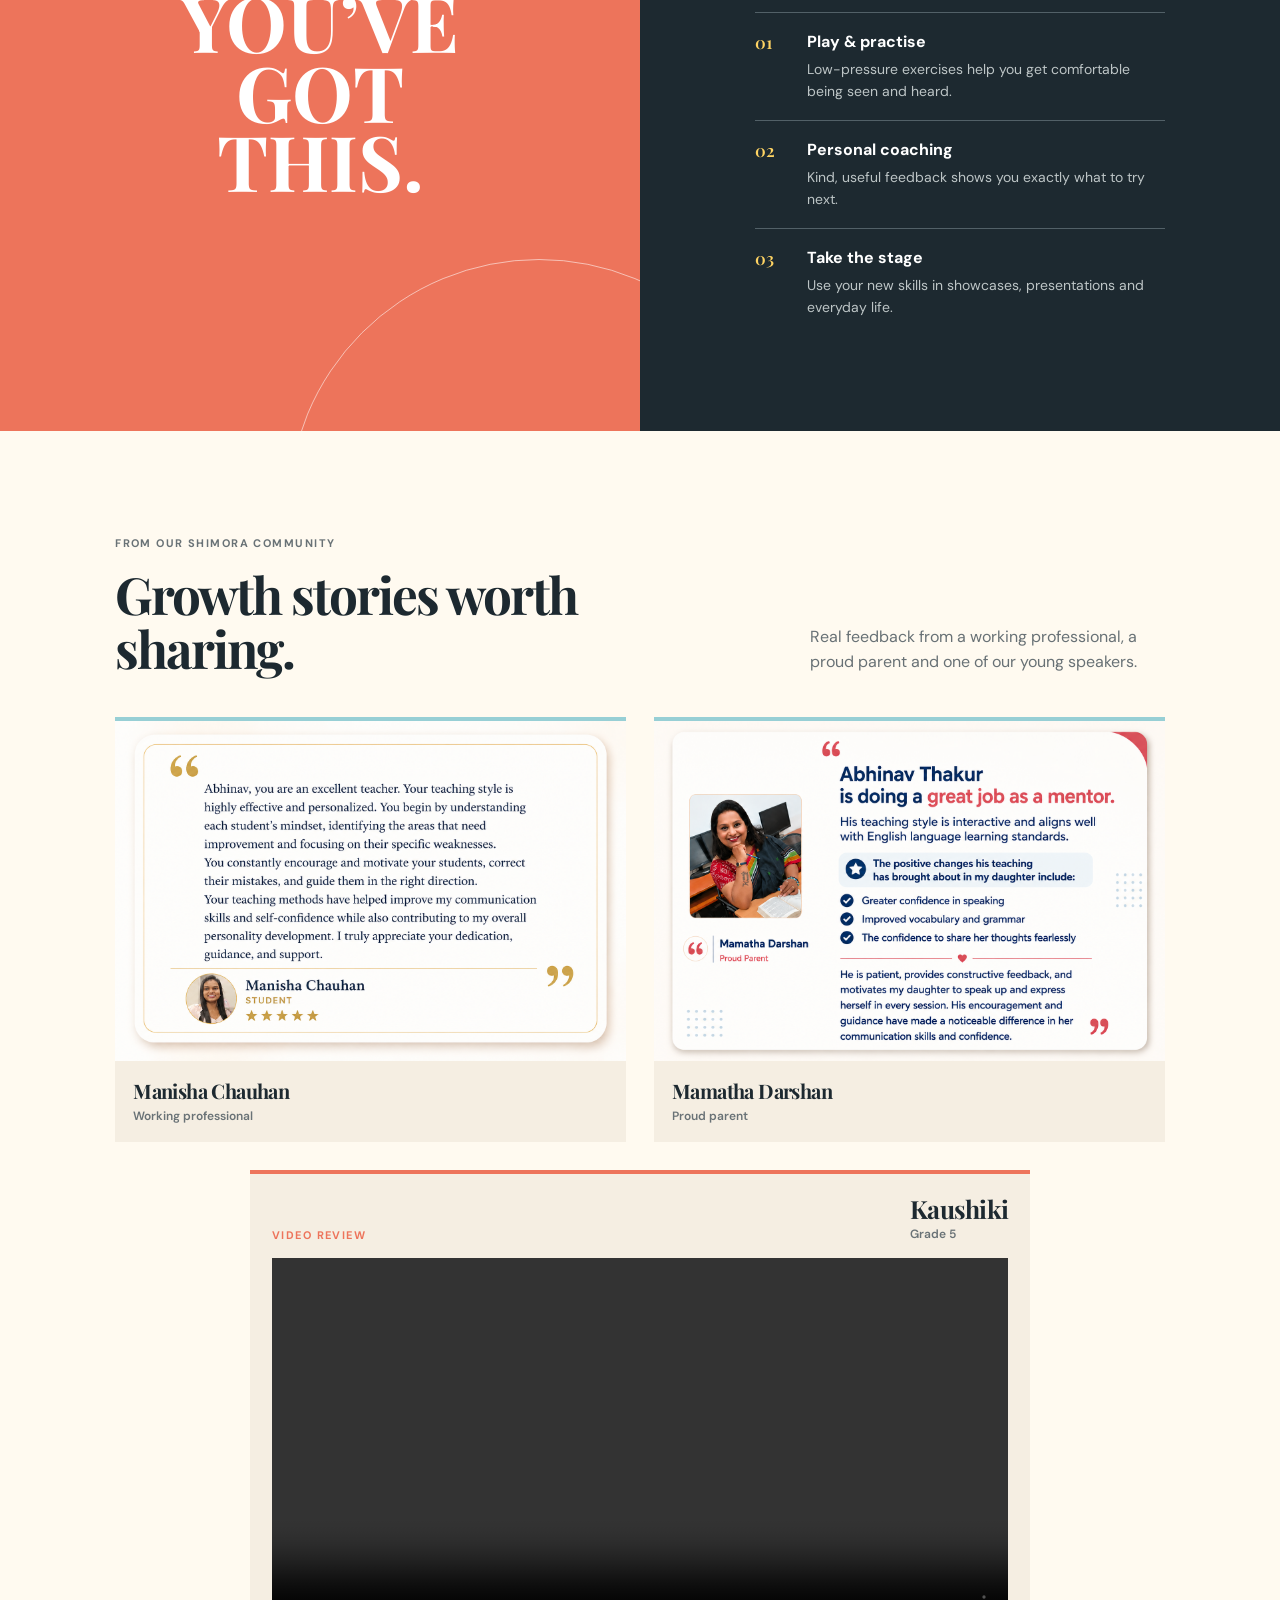
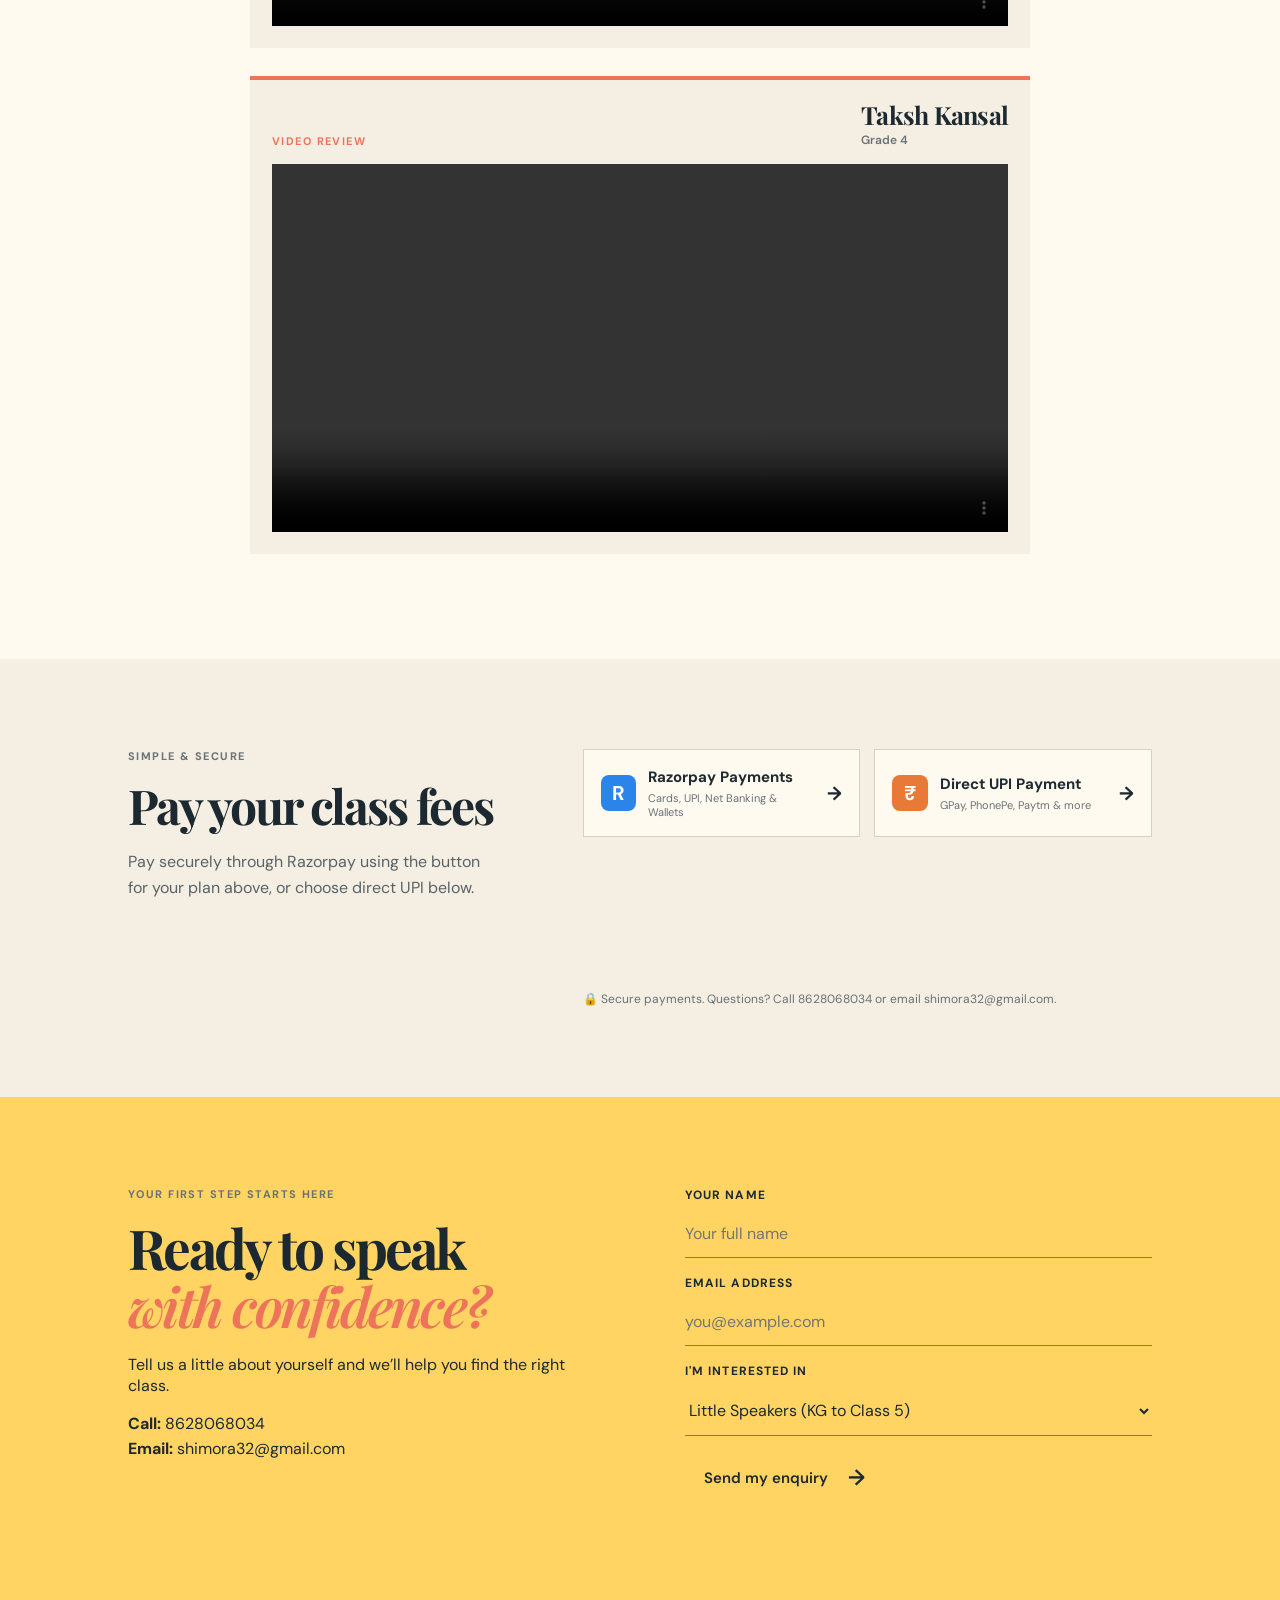
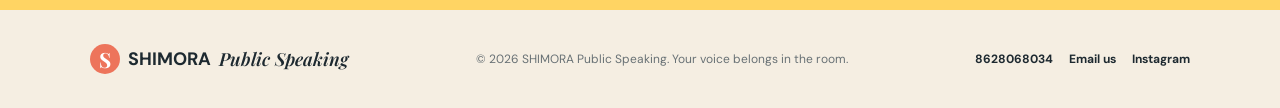
==== commit dfda63ae: "Connect nine live Razorpay payment buttons Replace the nine plan payment links with their official l" ====
--- a/index.html
+++ b/index.html
@@ -1,162 +1,162 @@
-<!doctype html>
-<html lang="en"><head>
-  <meta charset="utf-8">
-  <meta name="viewport" content="width=device-width, initial-scale=1">
-  <meta name="description" content="SHIMORA offers practical public-speaking classes for children, teens and working professionals. Build confidence, communication skills and stage presence.">
-  <meta name="robots" content="index, follow, max-image-preview:large">
-  <link rel="canonical" href="https://shimora.online/">
-  <meta property="og:type" content="website">
-  <meta property="og:url" content="https://shimora.online/">
-  <meta property="og:title" content="SHIMORA | Public Speaking Classes">
-  <meta property="og:description" content="Practical public-speaking classes for children, teens and working professionals.">
-  <meta property="og:site_name" content="SHIMORA Public Speaking">
-  <meta name="twitter:card" content="summary">
-  <title>SHIMORA Public Speaking Classes | Build Confidence</title>
-  <script type="application/ld+json">
-  {
-    "@context": "https://schema.org",
-    "@graph": [
-      {
-        "@type": "Organization",
-        "@id": "https://shimora.online/#organization",
-        "name": "SHIMORA Public Speaking",
-        "url": "https://shimora.online/",
-        "email": "shimora32@gmail.com",
-        "telephone": "+918628068034",
-        "description": "Practical public-speaking classes that build confidence, communication skills and stage presence."
-      },
-      {
-        "@type": "WebSite",
-        "@id": "https://shimora.online/#website",
-        "url": "https://shimora.online/",
-        "name": "SHIMORA Public Speaking",
-        "publisher": { "@id": "https://shimora.online/#organization" }
-      },
-      {
-        "@type": "Service",
-        "name": "Public Speaking Classes",
-        "provider": { "@id": "https://shimora.online/#organization" },
-        "description": "Public-speaking coaching for children, teenagers and working professionals."
-      }
-    ]
-  }
-  </script>
-  <link rel="preconnect" href="https://fonts.googleapis.com">
-  <link rel="preconnect" href="https://fonts.gstatic.com" crossorigin="">
-  <link href="https://fonts.googleapis.com/css2?family=DM+Sans:wght@400;500;600;700&amp;family=Playfair+Display:wght@600;700&amp;display=swap" rel="stylesheet">
-  <link rel="stylesheet" href="styles.css">
-  <link rel="stylesheet" href="payments.css">
-  <link rel="stylesheet" href="pricing.css">
-  <link rel="stylesheet" href="tiers.css">
-  <link rel="stylesheet" href="founder.css">
-  <link rel="stylesheet" href="reviews.css">
-</head>
-<body>
-  <header class="site-header">
-    <a class="brand" href="#home" aria-label="SHIMORA home"><span class="brand-mark">S</span>SHIMORA <em>Public Speaking</em></a>
-    <button class="menu-button" aria-label="Open navigation" aria-expanded="false">☰</button>
-    <nav><a href="#classes">Classes</a><a href="#about">Why us</a><a href="#testimonials">Stories</a><a class="nav-cta" href="#enquire">Book a free call</a></nav>
-  </header>
-
-
-
-
-
-
-
-
-  <main id="home">
-    <section class="hero">
-      <div class="hero-copy">
-        <p class="eyebrow">Public speaking classes for every voice</p>
-        <h1>Say what you mean.<br><i>Own the room.</i></h1>
-        <p class="hero-text">Friendly, practical classes for children, teens and adults who want to communicate with clarity and confidence.</p>
-        <div class="hero-actions"><a class="button button-dark" href="#enquire">Find your class <span>→</span></a><a class="text-link" href="#classes">Explore programs</a></div>
-        <div class="hero-proof"><strong>500+</strong><span>confident speakers<br>trained so far</span><span class="stars">★★★★★</span></div>
-      </div>
-      <div class="hero-art hero-art-image">
-        <img src="codex-clipboard-eca49676-1341-4397-aad0-b6b722d746b7.png" alt="SHIMORA mountain landscape" style="display: block; width: 100%; height: 100%; object-fit: cover;">
-      </div>
-    </section>
-
-
-
-
-
-
-
-
-    <section class="shimora-intro" id="about" style="grid-template-columns: 1fr;">
-      <div class="shimora-intro-copy">
-        <p class="eyebrow">Welcome to SHIMORA</p>
-        <h2>Every confident voice starts with one brave step.</h2>
-        <p>SHIMORA is a warm, practical public-speaking space for children, teenagers and professionals. We help learners express their ideas clearly, speak with confidence and feel comfortable being seen and heard.</p>
-        <p>Through interactive activities, storytelling, real-life speaking practice and personal coaching, we build skills that go far beyond the stage — from classrooms and interviews to meetings and everyday conversations.</p>
-        <div class="shimora-offerings"><span>Confidence building</span><span>Communication skills</span><span>Stage practice</span><span>Personal feedback</span></div>
-      </div>
-    </section>
-
-
-
-
-
-
-
-
-    <section class="founder"><div class="founder-photo"><img src="abhinav.jpeg" alt="Abhinav, founder of SHIMORA Public Speaking"></div><div class="founder-message"><p class="eyebrow">A message from Abhinav</p><h2>Every voice deserves<br>to be heard.</h2><p>“Welcome to SHIMORA. I created this space because I believe confidence is not something you are simply born with — it is something you build, one brave conversation at a time.</p><p>Whether you are taking your first step onto a stage, preparing to speak up in class, or leading with greater purpose at work, I am here to help you discover the strength in your own voice. Let’s grow, practise, and make an impact together.”</p><p class="signature">— Abhinav<br><span>Founder, SHIMORA Public Speaking</span></p></div></section>
-
-
-
-
-
-
-
-
-    <section class="programs" id="classes"><div class="section-heading"><div><p class="eyebrow">Choose your stage</p><h2>Classes for every age</h2></div><a class="text-link" href="#enquire">Ask about schedules →</a></div><div class="cards">
-      <article class="card coral"><span class="card-number">01</span><h3>Little Speakers</h3><p class="age">KG to Class 5</p><p>Build confidence through storytelling, games and fun mini-presentations.</p><a href="#enquire" aria-label="Enquire about Little Speakers">Learn more →</a></article>
-      <article class="card yellow"><span class="card-number">02</span><h3>Teen Voice</h3><p class="age">Ages 12–17</p><p>Speak up in class, interviews, debates and the moments that count.</p><a href="#enquire" aria-label="Enquire about Teen Voice">Learn more →</a></article>
-      <article class="card blue"><span class="card-number">03</span><h3>Leadership Voice</h3><p class="age">Working professionals</p><p>Lead meetings, influence decisions and communicate with presence at work.</p><a href="#enquire" aria-label="Enquire about Leadership Voice">Learn more →</a></article>
-    </div></section>
-
-
-
-
-
-
-
-
-    <section class="pricing" id="pricing"><div class="pricing-intro"><p class="eyebrow">SHIMORA public speaking</p><h2>Choose your learning plan</h2><p>Interactive, practical sessions to help students overcome hesitation, speak with confidence, and express themselves powerfully.</p></div><div class="tier-grid"><section class="tier basic-tier"><header><p>Basic</p><span>Get started with confidence</span></header><article class="tier-plan"><h3>Starter</h3><strong>₹2,000 <small>/ week</small></strong><p>3 sessions per month</p><small>A focused, friendly introduction to public speaking.</small><a href="https://rzp.io/rzp/pQMeZwB" target="_blank" rel="noopener">Choose Basic →</a></article><article class="tier-plan"><h3>Monthly</h3><strong>₹5,000</strong><p>2–4 classes per week</p><small>Flexible monthly enrolment with 1-hour classes.</small><a href="https://rzp.io/rzp/k3akqJx" target="_blank" rel="noopener">Choose Basic →</a></article></section><section class="tier standard-tier"><header><p>Standard</p><span>Build skills with consistency</span></header><article class="tier-plan"><h3>3 months</h3><strong>₹10,000</strong><p>24 sessions</p><small>3–4 classes per week</small><a href="https://rzp.io/rzp/MR4QNI4I" target="_blank" rel="noopener">Choose Standard →</a></article><article class="tier-plan"><h3>4 months</h3><strong>₹15,000</strong><p>32 sessions</p><small>Regular practice and coaching</small><a href="https://rzp.io/rzp/zZhvwlSj" target="_blank" rel="noopener">Choose Standard →</a></article><article class="tier-plan"><h3>5 months</h3><strong>₹20,000</strong><p>40 sessions</p><small>Deepen your communication skills</small><a href="https://rzp.io/rzp/HLFJk7OZ" target="_blank" rel="noopener">Choose Standard →</a></article><article class="tier-plan"><h3>6 months</h3><strong>₹25,000</strong><p>48 sessions</p><small>3–4 classes per week</small><a href="https://rzp.io/rzp/TH4nSkQU" target="_blank" rel="noopener">Choose Standard →</a></article></section><section class="tier premium-tier"><header><p>Premium</p><span>Make a lasting impact</span></header><article class="tier-plan"><h3>8 months</h3><strong>₹30,000</strong><p>64 sessions</p><small>Strong, sustained communication growth</small><a href="https://rzp.io/rzp/FeehEkx" target="_blank" rel="noopener">Choose Premium →</a></article><article class="tier-plan"><h3>10 months</h3><strong>₹35,000</strong><p>80 sessions</p><small>Deepen your leadership voice</small><a href="https://rzp.io/rzp/74YGq89" target="_blank" rel="noopener">Choose Premium →</a></article><article class="tier-plan"><h3>1 year</h3><strong>₹40,000</strong><p>96 sessions</p><small>12 months · 3–4 classes per week</small><a href="https://rzp.io/rzp/l5F0JuY" target="_blank" rel="noopener">Choose Premium →</a></article></section></div></section>
-
-
-
-
-
-
-
-
-    <section class="process"><div class="process-art"><span>YOU’VE<br>GOT<br>THIS.</span></div><div class="process-copy"><p class="eyebrow">A simple approach</p><h2>Confidence is a skill. We make it practical.</h2><ol><li><strong>Play &amp; practise</strong><span>Low-pressure exercises help you get comfortable being seen and heard.</span></li><li><strong>Personal coaching</strong><span>Kind, useful feedback shows you exactly what to try next.</span></li><li><strong>Take the stage</strong><span>Use your new skills in showcases, presentations and everyday life.</span></li></ol></div></section>
-
-
-
-
-
-
-
-
-    <section class="reviews" id="testimonials"><div class="reviews-heading"><div><p class="eyebrow">From our SHIMORA community</p><h2>Growth stories worth sharing.</h2></div><p>Real feedback from a working professional, a proud parent and one of our young speakers.</p></div><div class="review-gallery"><figure class="review-image"><img src="Manisha%20chauhan.png" alt="Review from Manisha Chauhan, Working Professional" loading="lazy"><figcaption>Manisha Chauhan <span>Working professional</span></figcaption></figure><figure class="review-image"><img src="Kaushiki%20mother.png" alt="Review from Mamatha Darshan, proud parent of Kaushiki" loading="lazy"><figcaption>Mamatha Darshan <span>Proud parent</span></figcaption></figure><figure class="student-video-review"><div class="video-review-heading"><p>Video review</p><h3>Kaushiki <span>Grade 5</span></h3></div><video controls preload="metadata" playsinline aria-label="Video review from Kaushiki, Grade 5"><source src="Kaushiki-review.mp4" type="video/mp4">Your browser does not support the video tag.</video></figure><figure class="student-video-review"><div class="video-review-heading"><p>Video review</p><h3>Taksh Kansal <span>Grade 4</span></h3></div><video controls preload="metadata" playsinline aria-label="Video review from Taksh Kansal, Grade 4"><source src="Taksh kansal.mp4" type="video/mp4">Your browser does not support the video tag.</video></figure></div></section>
-
-
-
-
-
-
-
-
-    <section class="payments" id="payments"><div><p class="eyebrow">Simple &amp; secure</p><h2>Pay your class fees</h2><p>All payments are processed securely through Razorpay. Choose your plan above to get started.</p></div><div class="payment-options"><a class="payment-option razorpay" href="https://rzp.io/rzp/pQMeZwB" target="_blank" rel="noopener"><span>R</span><strong>Razorpay Payments<small>Cards, UPI, Net Banking &amp; Wallets</small></strong><b>→</b></a><button class="payment-option upi" type="button" data-upi="at9580256@oksbi"><span>₹</span><strong>Direct UPI Payment<small>GPay, PhonePe, Paytm &amp; more</small></strong><b>→</b></button></div><p class="payment-note">🔒 Secure payments. Questions? Call <a href="tel:+918628068034">8628068034</a> or email <a href="mailto:shimora32@gmail.com">shimora32@gmail.com</a>.</p></section>
-    <section class="enquire" id="enquire"><div><p class="eyebrow">Your first step starts here</p><h2>Ready to speak<br><i>with confidence?</i></h2><p>Tell us a little about yourself and we’ll help you find the right class.</p><p><strong>Call:</strong> <a href="tel:+918628068034">8628068034</a><br><strong>Email:</strong> <a href="mailto:shimora32@gmail.com">shimora32@gmail.com</a></p></div><form id="enquiry-form"><label>Your name<input required="" name="name" autocomplete="name" placeholder="Your full name"></label><label>Email address<input required="" type="email" name="email" autocomplete="email" placeholder="you@example.com"></label><label>I'm interested in<select name="class"><option>Little Speakers (KG to Class 5)</option><option>Teen Voice (Class 6–12)</option><option>Leadership Voice (Working professionals)</option></select></label><button class="button button-light" type="submit">Send my enquiry <span>→</span></button><p class="form-message" aria-live="polite"></p></form></section>
-  </main>
-  <footer><a class="brand" href="#home"><span class="brand-mark">S</span>SHIMORA <em>Public Speaking</em></a><p>© 2026 SHIMORA Public Speaking. Your voice belongs in the room.</p><div><a href="tel:+918628068034">8628068034</a><a href="mailto:shimora32@gmail.com">Email us</a><a href="#">Instagram</a></div></footer>
-  <script src="script.js"></script>
-
-
-</body><div id="codex-browser-sidebar-comments-root" style="position: fixed; inset: 0px; pointer-events: none; z-index: 2147483647;"></div></html>
+<!doctype html>
+<html lang="en"><head>
+  <meta charset="utf-8">
+  <meta name="viewport" content="width=device-width, initial-scale=1">
+  <meta name="description" content="SHIMORA offers practical public-speaking classes for children, teens and working professionals. Build confidence, communication skills and stage presence.">
+  <meta name="robots" content="index, follow, max-image-preview:large">
+  <link rel="canonical" href="https://shimora.online/">
+  <meta property="og:type" content="website">
+  <meta property="og:url" content="https://shimora.online/">
+  <meta property="og:title" content="SHIMORA | Public Speaking Classes">
+  <meta property="og:description" content="Practical public-speaking classes for children, teens and working professionals.">
+  <meta property="og:site_name" content="SHIMORA Public Speaking">
+  <meta name="twitter:card" content="summary">
+  <title>SHIMORA Public Speaking Classes | Build Confidence</title>
+  <script type="application/ld+json">
+  {
+    "@context": "https://schema.org",
+    "@graph": [
+      {
+        "@type": "Organization",
+        "@id": "https://shimora.online/#organization",
+        "name": "SHIMORA Public Speaking",
+        "url": "https://shimora.online/",
+        "email": "shimora32@gmail.com",
+        "telephone": "+918628068034",
+        "description": "Practical public-speaking classes that build confidence, communication skills and stage presence."
+      },
+      {
+        "@type": "WebSite",
+        "@id": "https://shimora.online/#website",
+        "url": "https://shimora.online/",
+        "name": "SHIMORA Public Speaking",
+        "publisher": { "@id": "https://shimora.online/#organization" }
+      },
+      {
+        "@type": "Service",
+        "name": "Public Speaking Classes",
+        "provider": { "@id": "https://shimora.online/#organization" },
+        "description": "Public-speaking coaching for children, teenagers and working professionals."
+      }
+    ]
+  }
+  </script>
+  <link rel="preconnect" href="https://fonts.googleapis.com">
+  <link rel="preconnect" href="https://fonts.gstatic.com" crossorigin="">
+  <link href="https://fonts.googleapis.com/css2?family=DM+Sans:wght@400;500;600;700&amp;family=Playfair+Display:wght@600;700&amp;display=swap" rel="stylesheet">
+  <link rel="stylesheet" href="styles.css">
+  <link rel="stylesheet" href="payments.css">
+  <link rel="stylesheet" href="pricing.css">
+  <link rel="stylesheet" href="tiers.css">
+  <link rel="stylesheet" href="founder.css">
+  <link rel="stylesheet" href="reviews.css">
+</head>
+<body>
+  <header class="site-header">
+    <a class="brand" href="#home" aria-label="SHIMORA home"><span class="brand-mark">S</span>SHIMORA <em>Public Speaking</em></a>
+    <button class="menu-button" aria-label="Open navigation" aria-expanded="false">☰</button>
+    <nav><a href="#classes">Classes</a><a href="#about">Why us</a><a href="#testimonials">Stories</a><a class="nav-cta" href="#enquire">Book a free call</a></nav>
+  </header>
+
+
+
+
+
+
+
+
+  <main id="home">
+    <section class="hero">
+      <div class="hero-copy">
+        <p class="eyebrow">Public speaking classes for every voice</p>
+        <h1>Say what you mean.<br><i>Own the room.</i></h1>
+        <p class="hero-text">Friendly, practical classes for children, teens and adults who want to communicate with clarity and confidence.</p>
+        <div class="hero-actions"><a class="button button-dark" href="#enquire">Find your class <span>→</span></a><a class="text-link" href="#classes">Explore programs</a></div>
+        <div class="hero-proof"><strong>500+</strong><span>confident speakers<br>trained so far</span><span class="stars">★★★★★</span></div>
+      </div>
+      <div class="hero-art hero-art-image">
+        <img src="codex-clipboard-eca49676-1341-4397-aad0-b6b722d746b7.png" alt="SHIMORA mountain landscape" style="display: block; width: 100%; height: 100%; object-fit: cover;">
+      </div>
+    </section>
+
+
+
+
+
+
+
+
+    <section class="shimora-intro" id="about" style="grid-template-columns: 1fr;">
+      <div class="shimora-intro-copy">
+        <p class="eyebrow">Welcome to SHIMORA</p>
+        <h2>Every confident voice starts with one brave step.</h2>
+        <p>SHIMORA is a warm, practical public-speaking space for children, teenagers and professionals. We help learners express their ideas clearly, speak with confidence and feel comfortable being seen and heard.</p>
+        <p>Through interactive activities, storytelling, real-life speaking practice and personal coaching, we build skills that go far beyond the stage — from classrooms and interviews to meetings and everyday conversations.</p>
+        <div class="shimora-offerings"><span>Confidence building</span><span>Communication skills</span><span>Stage practice</span><span>Personal feedback</span></div>
+      </div>
+    </section>
+
+
+
+
+
+
+
+
+    <section class="founder"><div class="founder-photo"><img src="abhinav.jpeg" alt="Abhinav, founder of SHIMORA Public Speaking"></div><div class="founder-message"><p class="eyebrow">A message from Abhinav</p><h2>Every voice deserves<br>to be heard.</h2><p>“Welcome to SHIMORA. I created this space because I believe confidence is not something you are simply born with — it is something you build, one brave conversation at a time.</p><p>Whether you are taking your first step onto a stage, preparing to speak up in class, or leading with greater purpose at work, I am here to help you discover the strength in your own voice. Let’s grow, practise, and make an impact together.”</p><p class="signature">— Abhinav<br><span>Founder, SHIMORA Public Speaking</span></p></div></section>
+
+
+
+
+
+
+
+
+    <section class="programs" id="classes"><div class="section-heading"><div><p class="eyebrow">Choose your stage</p><h2>Classes for every age</h2></div><a class="text-link" href="#enquire">Ask about schedules →</a></div><div class="cards">
+      <article class="card coral"><span class="card-number">01</span><h3>Little Speakers</h3><p class="age">KG to Class 5</p><p>Build confidence through storytelling, games and fun mini-presentations.</p><a href="#enquire" aria-label="Enquire about Little Speakers">Learn more →</a></article>
+      <article class="card yellow"><span class="card-number">02</span><h3>Teen Voice</h3><p class="age">Ages 12–17</p><p>Speak up in class, interviews, debates and the moments that count.</p><a href="#enquire" aria-label="Enquire about Teen Voice">Learn more →</a></article>
+      <article class="card blue"><span class="card-number">03</span><h3>Leadership Voice</h3><p class="age">Working professionals</p><p>Lead meetings, influence decisions and communicate with presence at work.</p><a href="#enquire" aria-label="Enquire about Leadership Voice">Learn more →</a></article>
+    </div></section>
+
+
+
+
+
+
+
+
+    <section class="pricing" id="pricing"><div class="pricing-intro"><p class="eyebrow">SHIMORA public speaking</p><h2>Choose your learning plan</h2><p>Interactive, practical sessions to help students overcome hesitation, speak with confidence, and express themselves powerfully.</p></div><div class="tier-grid"><section class="tier basic-tier"><header><p>Basic</p><span>Get started with confidence</span></header><article class="tier-plan"><h3>Starter</h3><strong>₹2,000 <small>/ week</small></strong><p>3 sessions per month</p><small>A focused, friendly introduction to public speaking.</small><form class="plan-payment" aria-label="Pay for Basic Starter"><script src="https://checkout.razorpay.com/v1/payment-button.js" data-payment_button_id="pl_TYqphzIT9y24JP" async></script><noscript>Enable JavaScript to pay online, or <a href="#enquire">contact us</a>.</noscript></form></article><article class="tier-plan"><h3>Monthly</h3><strong>₹5,000</strong><p>2–4 classes per week</p><small>Flexible monthly enrolment with 1-hour classes.</small><form class="plan-payment" aria-label="Pay for Basic Monthly"><script src="https://checkout.razorpay.com/v1/payment-button.js" data-payment_button_id="pl_TYqv1o7dh7IUQX" async></script><noscript>Enable JavaScript to pay online, or <a href="#enquire">contact us</a>.</noscript></form></article></section><section class="tier standard-tier"><header><p>Standard</p><span>Build skills with consistency</span></header><article class="tier-plan"><h3>3 months</h3><strong>₹10,000</strong><p>24 sessions</p><small>3–4 classes per week</small><form class="plan-payment" aria-label="Pay for Standard 3 Months"><script src="https://checkout.razorpay.com/v1/payment-button.js" data-payment_button_id="pl_TZ0UvhEHMP9IF5" async></script><noscript>Enable JavaScript to pay online, or <a href="#enquire">contact us</a>.</noscript></form></article><article class="tier-plan"><h3>4 months</h3><strong>₹15,000</strong><p>32 sessions</p><small>Regular practice and coaching</small><form class="plan-payment" aria-label="Pay for Standard 4 Months"><script src="https://checkout.razorpay.com/v1/payment-button.js" data-payment_button_id="pl_TZ0Yf5XApIuhVq" async></script><noscript>Enable JavaScript to pay online, or <a href="#enquire">contact us</a>.</noscript></form></article><article class="tier-plan"><h3>5 months</h3><strong>₹20,000</strong><p>40 sessions</p><small>Deepen your communication skills</small><form class="plan-payment" aria-label="Pay for Standard 5 Months"><script src="https://checkout.razorpay.com/v1/payment-button.js" data-payment_button_id="pl_TZ0dbKhOZ0HzMM" async></script><noscript>Enable JavaScript to pay online, or <a href="#enquire">contact us</a>.</noscript></form></article><article class="tier-plan"><h3>6 months</h3><strong>₹25,000</strong><p>48 sessions</p><small>3–4 classes per week</small><form class="plan-payment" aria-label="Pay for Standard 6 Months"><script src="https://checkout.razorpay.com/v1/payment-button.js" data-payment_button_id="pl_TZ0eTWtupmSJAz" async></script><noscript>Enable JavaScript to pay online, or <a href="#enquire">contact us</a>.</noscript></form></article></section><section class="tier premium-tier"><header><p>Premium</p><span>Make a lasting impact</span></header><article class="tier-plan"><h3>8 months</h3><strong>₹30,000</strong><p>64 sessions</p><small>Strong, sustained communication growth</small><form class="plan-payment" aria-label="Pay for Premium 8 Months"><script src="https://checkout.razorpay.com/v1/payment-button.js" data-payment_button_id="pl_TZ0fL3nD69HV8M" async></script><noscript>Enable JavaScript to pay online, or <a href="#enquire">contact us</a>.</noscript></form></article><article class="tier-plan"><h3>10 months</h3><strong>₹35,000</strong><p>80 sessions</p><small>Deepen your leadership voice</small><form class="plan-payment" aria-label="Pay for Premium 10 Months"><script src="https://checkout.razorpay.com/v1/payment-button.js" data-payment_button_id="pl_TZ0gFiiost0uAL" async></script><noscript>Enable JavaScript to pay online, or <a href="#enquire">contact us</a>.</noscript></form></article><article class="tier-plan"><h3>1 year</h3><strong>₹40,000</strong><p>96 sessions</p><small>12 months · 3–4 classes per week</small><form class="plan-payment" aria-label="Pay for Premium 1 Year"><script src="https://checkout.razorpay.com/v1/payment-button.js" data-payment_button_id="pl_TZ6j3O1xXfhkNC" async></script><noscript>Enable JavaScript to pay online, or <a href="#enquire">contact us</a>.</noscript></form></article></section></div></section>
+
+
+
+
+
+
+
+
+    <section class="process"><div class="process-art"><span>YOU’VE<br>GOT<br>THIS.</span></div><div class="process-copy"><p class="eyebrow">A simple approach</p><h2>Confidence is a skill. We make it practical.</h2><ol><li><strong>Play &amp; practise</strong><span>Low-pressure exercises help you get comfortable being seen and heard.</span></li><li><strong>Personal coaching</strong><span>Kind, useful feedback shows you exactly what to try next.</span></li><li><strong>Take the stage</strong><span>Use your new skills in showcases, presentations and everyday life.</span></li></ol></div></section>
+
+
+
+
+
+
+
+
+    <section class="reviews" id="testimonials"><div class="reviews-heading"><div><p class="eyebrow">From our SHIMORA community</p><h2>Growth stories worth sharing.</h2></div><p>Real feedback from a working professional, a proud parent and one of our young speakers.</p></div><div class="review-gallery"><figure class="review-image"><img src="Manisha%20chauhan.png" alt="Review from Manisha Chauhan, Working Professional" loading="lazy"><figcaption>Manisha Chauhan <span>Working professional</span></figcaption></figure><figure class="review-image"><img src="Kaushiki%20mother.png" alt="Review from Mamatha Darshan, proud parent of Kaushiki" loading="lazy"><figcaption>Mamatha Darshan <span>Proud parent</span></figcaption></figure><figure class="student-video-review"><div class="video-review-heading"><p>Video review</p><h3>Kaushiki <span>Grade 5</span></h3></div><video controls preload="metadata" playsinline aria-label="Video review from Kaushiki, Grade 5"><source src="Kaushiki-review.mp4" type="video/mp4">Your browser does not support the video tag.</video></figure><figure class="student-video-review"><div class="video-review-heading"><p>Video review</p><h3>Taksh Kansal <span>Grade 4</span></h3></div><video controls preload="metadata" playsinline aria-label="Video review from Taksh Kansal, Grade 4"><source src="Taksh kansal.mp4" type="video/mp4">Your browser does not support the video tag.</video></figure></div></section>
+
+
+
+
+
+
+
+
+    <section class="payments" id="payments"><div><p class="eyebrow">Simple &amp; secure</p><h2>Pay your class fees</h2><p>Pay securely through Razorpay using the button for your plan above, or choose direct UPI below.</p></div><div class="payment-options"><a class="payment-option razorpay" href="#pricing"><span>R</span><strong>Razorpay Payments<small>Cards, UPI, Net Banking &amp; Wallets</small></strong><b>→</b></a><button class="payment-option upi" type="button" data-upi="at9580256@oksbi"><span>₹</span><strong>Direct UPI Payment<small>GPay, PhonePe, Paytm &amp; more</small></strong><b>→</b></button></div><p class="payment-note">🔒 Secure payments. Questions? Call <a href="tel:+918628068034">8628068034</a> or email <a href="mailto:shimora32@gmail.com">shimora32@gmail.com</a>.</p></section>
+    <section class="enquire" id="enquire"><div><p class="eyebrow">Your first step starts here</p><h2>Ready to speak<br><i>with confidence?</i></h2><p>Tell us a little about yourself and we’ll help you find the right class.</p><p><strong>Call:</strong> <a href="tel:+918628068034">8628068034</a><br><strong>Email:</strong> <a href="mailto:shimora32@gmail.com">shimora32@gmail.com</a></p></div><form id="enquiry-form"><label>Your name<input required="" name="name" autocomplete="name" placeholder="Your full name"></label><label>Email address<input required="" type="email" name="email" autocomplete="email" placeholder="you@example.com"></label><label>I'm interested in<select name="class"><option>Little Speakers (KG to Class 5)</option><option>Teen Voice (Class 6–12)</option><option>Leadership Voice (Working professionals)</option></select></label><button class="button button-light" type="submit">Send my enquiry <span>→</span></button><p class="form-message" aria-live="polite"></p></form></section>
+  </main>
+  <footer><a class="brand" href="#home"><span class="brand-mark">S</span>SHIMORA <em>Public Speaking</em></a><p>© 2026 SHIMORA Public Speaking. Your voice belongs in the room.</p><div><a href="tel:+918628068034">8628068034</a><a href="mailto:shimora32@gmail.com">Email us</a><a href="#">Instagram</a></div></footer>
+  <script src="script.js"></script>
+
+
+</body><div id="codex-browser-sidebar-comments-root" style="position: fixed; inset: 0px; pointer-events: none; z-index: 2147483647;"></div></html>
--- a/tiers.css
+++ b/tiers.css
@@ -1 +1,3 @@
-.tier-grid{display:grid;grid-template-columns:repeat(3,1fr);gap:17px;max-width:1180px;margin:auto}.tier{border:1px solid var(--line);background:var(--cream)}.tier header{padding:23px 25px;color:#fff;background:var(--ink)}.tier header p{font:700 32px 'Playfair Display',serif;margin:0 0 4px}.tier header span{font-size:12px}.basic-tier header{background:#197443}.standard-tier header{background:#1d5aa9}.premium-tier header{background:#c77700}.tier-plan{padding:22px 25px;border-bottom:1px solid var(--line);min-height:190px;display:flex;flex-direction:column}.tier-plan:last-child{border-bottom:0}.tier-plan h3{font-size:23px;margin:0 0 12px}.tier-plan strong{font:700 29px 'Playfair Display',serif;letter-spacing:-.04em}.tier-plan p{font-size:13px;font-weight:700;margin:12px 0 4px}.tier-plan small{font-size:12px;line-height:1.4;color:#697276}.tier-plan a{margin-top:auto;padding-top:17px;font-weight:700;font-size:13px;text-decoration:underline;text-underline-offset:4px}@media(max-width:850px){.tier-grid{grid-template-columns:1fr}.tier-plan{min-height:160px}}
+.tier-grid{display:grid;grid-template-columns:repeat(3,1fr);gap:17px;max-width:1180px;margin:auto}.tier{border:1px solid var(--line);background:var(--cream)}.tier header{padding:23px 25px;color:#fff;background:var(--ink)}.tier header p{font:700 32px 'Playfair Display',serif;margin:0 0 4px}.tier header span{font-size:12px}.basic-tier header{background:#197443}.standard-tier header{background:#1d5aa9}.premium-tier header{background:#c77700}.tier-plan{padding:22px 25px;border-bottom:1px solid var(--line);min-height:190px;display:flex;flex-direction:column}.tier-plan:last-child{border-bottom:0}.tier-plan h3{font-size:23px;margin:0 0 12px}.tier-plan strong{font:700 29px 'Playfair Display',serif;letter-spacing:-.04em}.tier-plan p{font-size:13px;font-weight:700;margin:12px 0 4px}.tier-plan small{font-size:12px;line-height:1.4;color:#697276}.tier-plan a{margin-top:auto;padding-top:17px;font-weight:700;font-size:13px;text-decoration:underline;text-underline-offset:4px}@media(max-width:850px){.tier-grid{grid-template-columns:1fr}.tier-plan{min-height:160px}}
+
+.plan-payment{margin-top:auto;padding-top:17px;min-height:59px}.plan-payment noscript{font-size:12px;line-height:1.5}
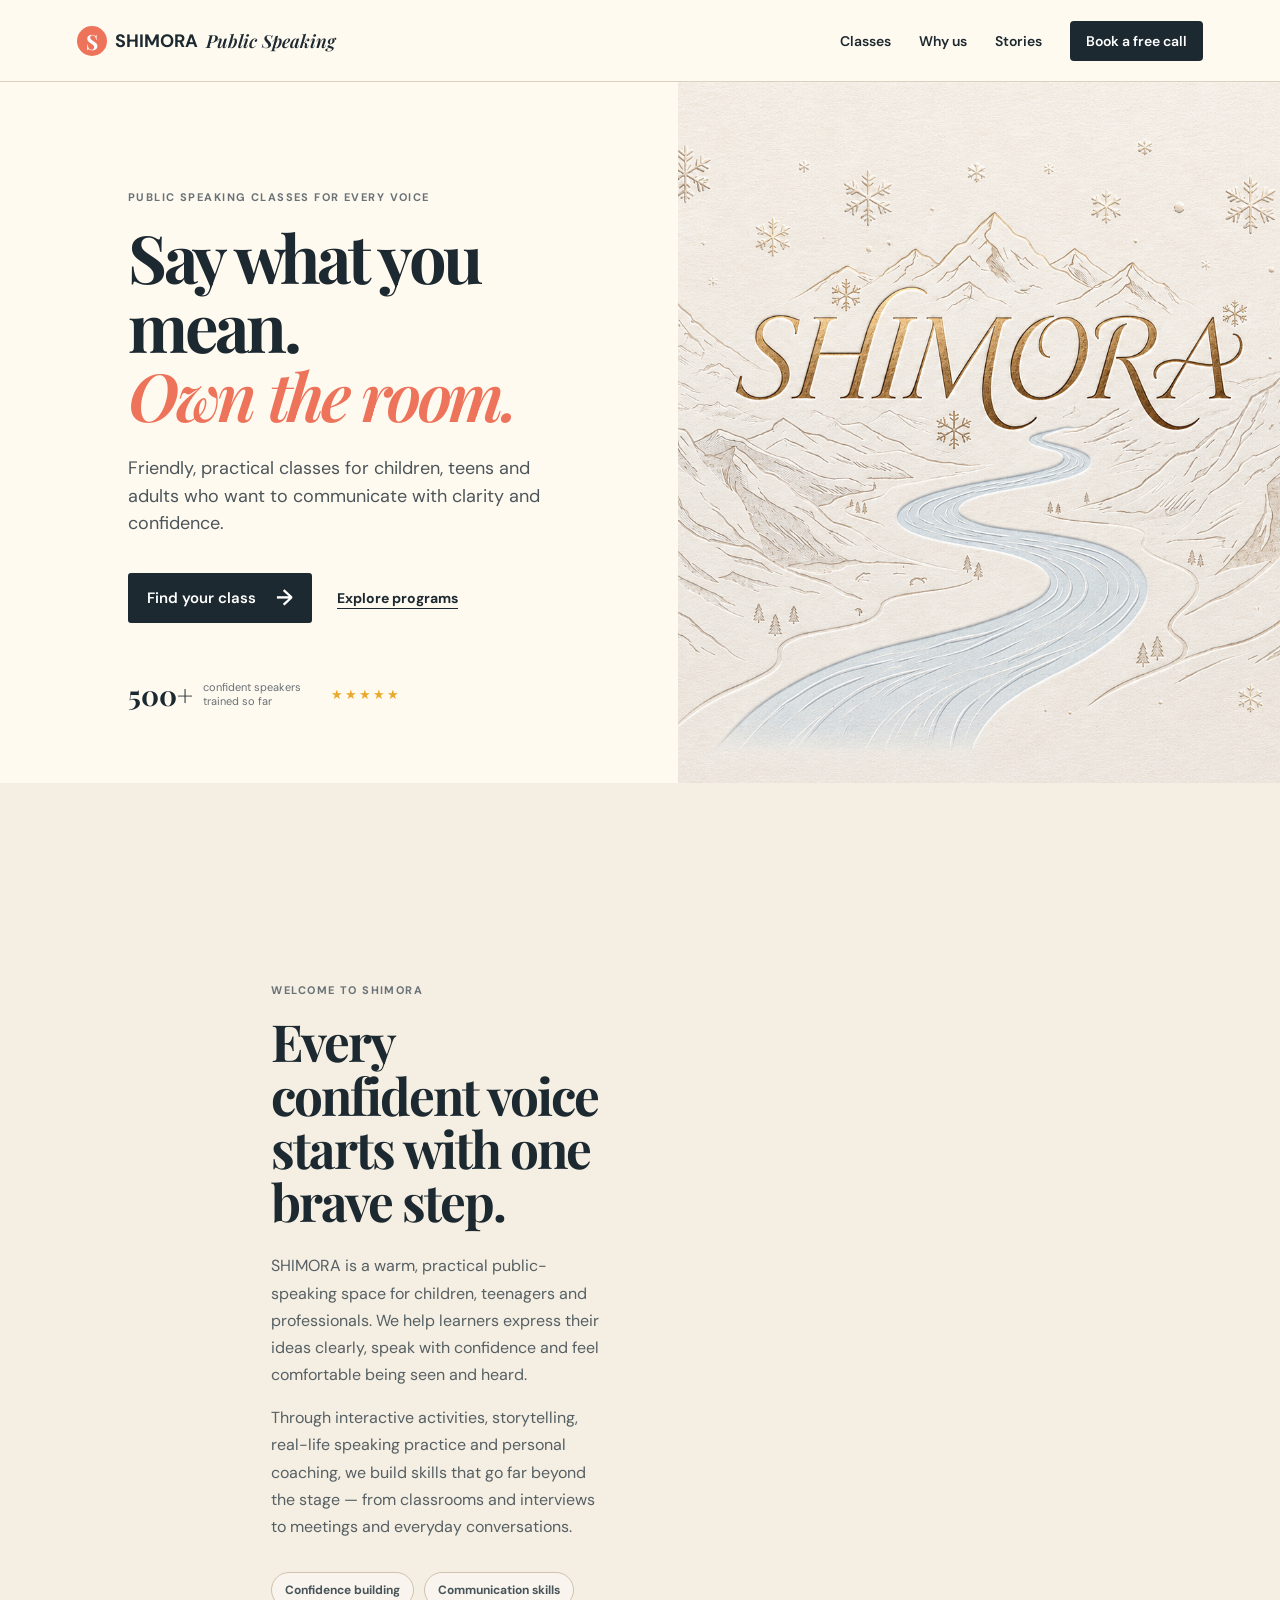
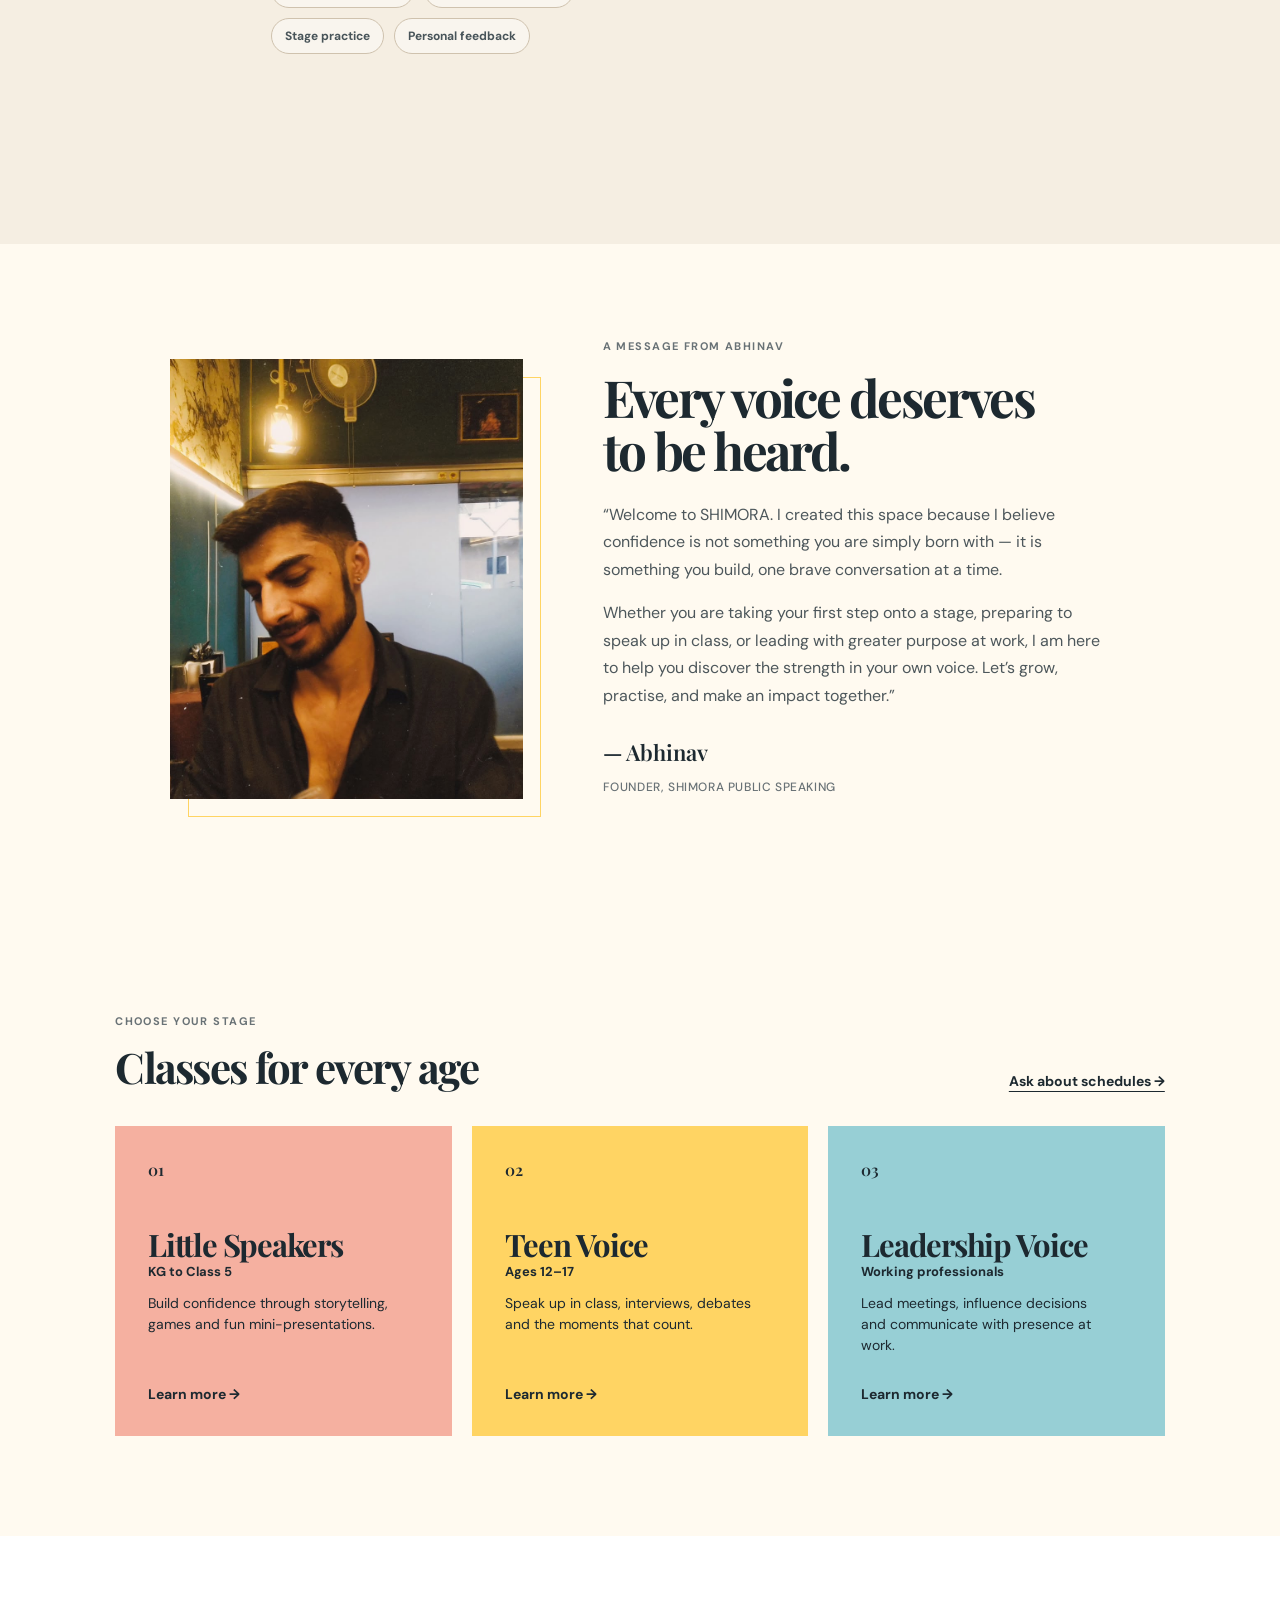
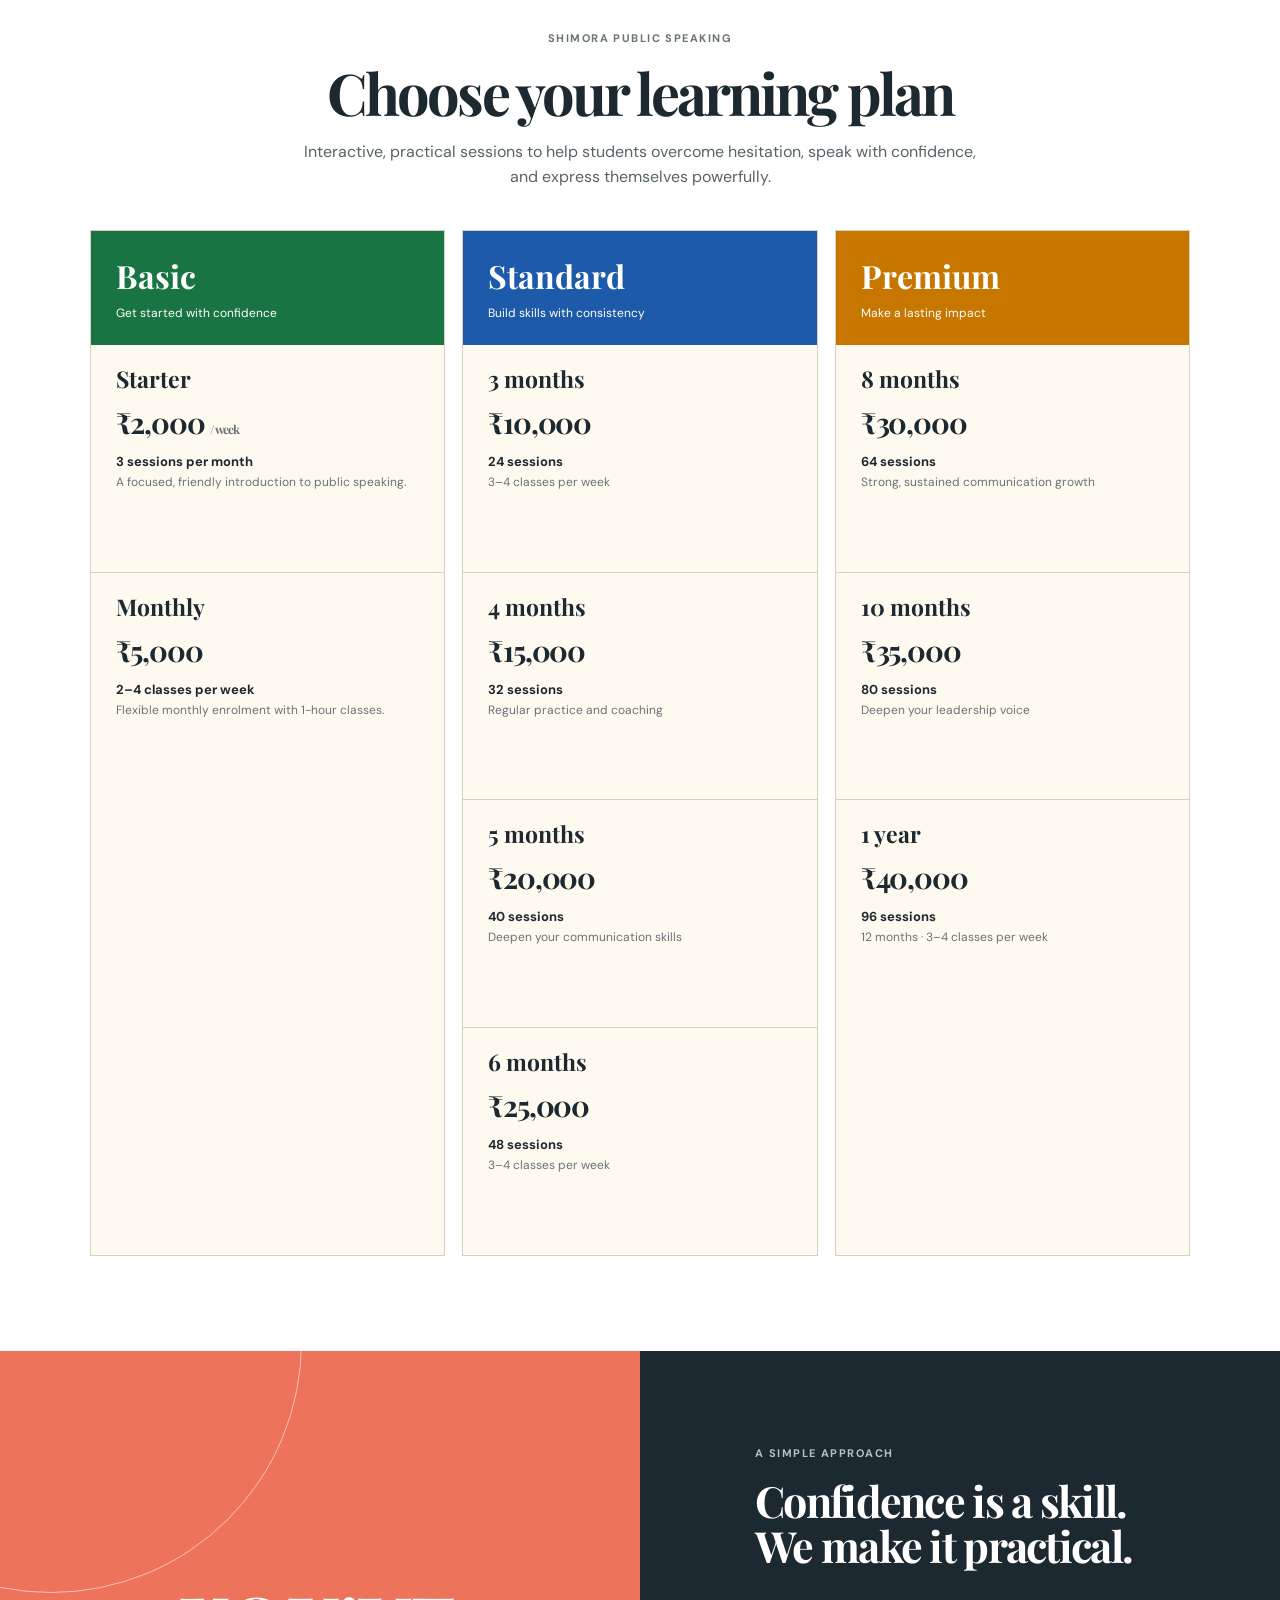
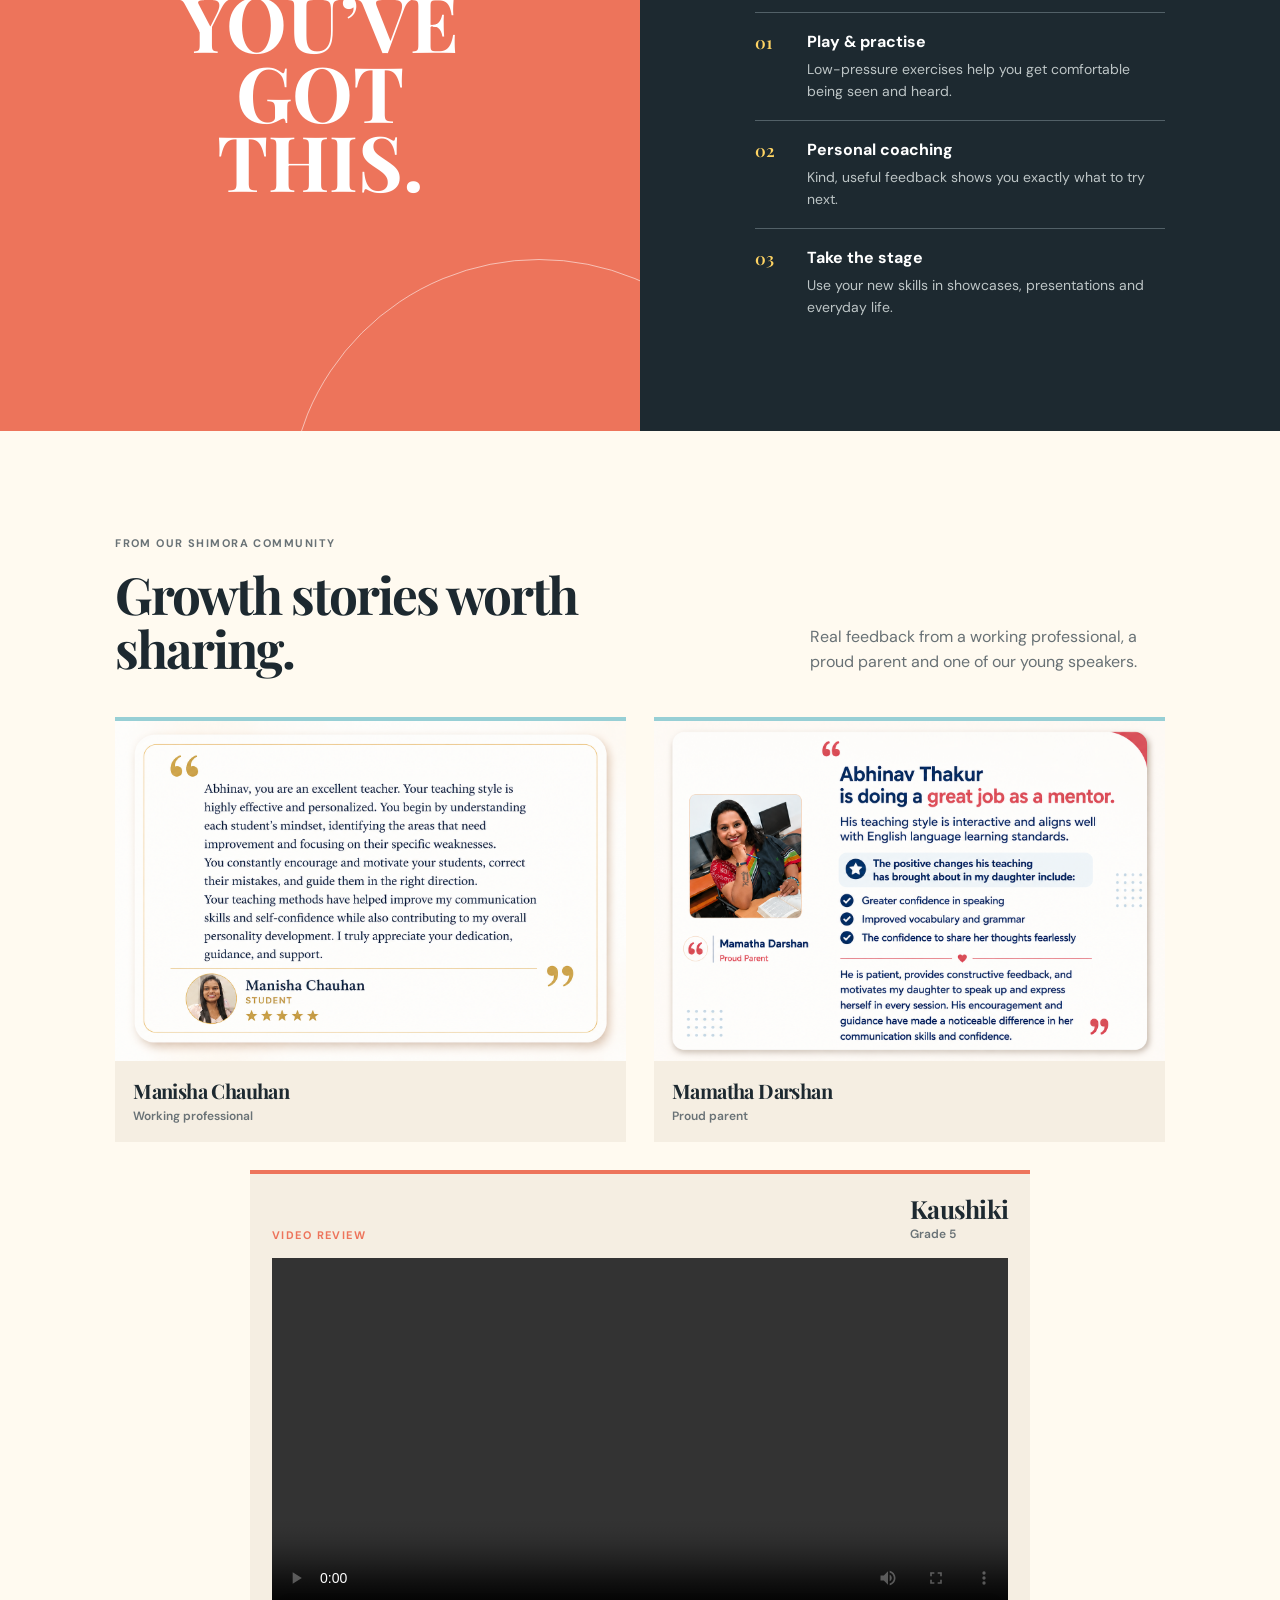
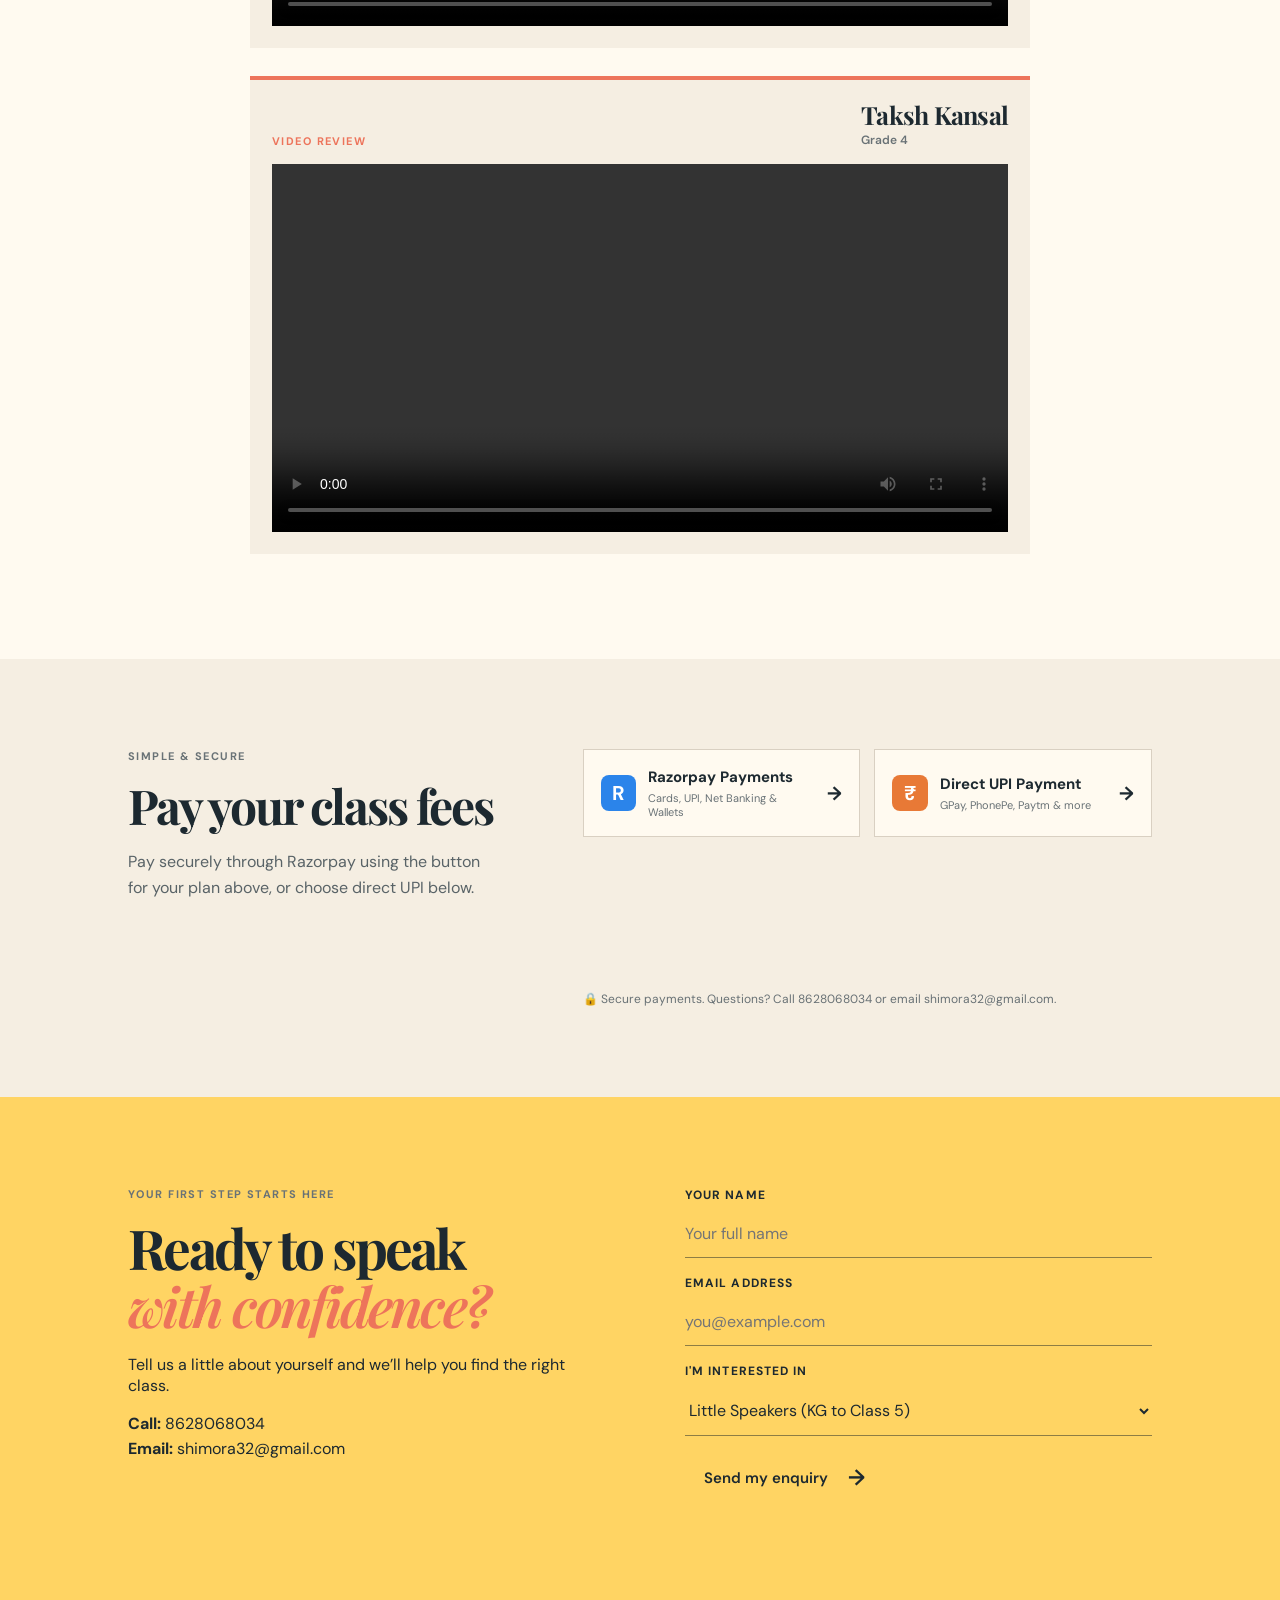
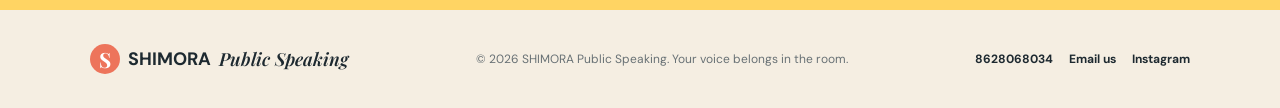
==== commit e284a838: "Preserve repository line endings" ====
--- a/index.html
+++ b/index.html
@@ -1,162 +1,162 @@
-<!doctype html>
-<html lang="en"><head>
-  <meta charset="utf-8">
-  <meta name="viewport" content="width=device-width, initial-scale=1">
-  <meta name="description" content="SHIMORA offers practical public-speaking classes for children, teens and working professionals. Build confidence, communication skills and stage presence.">
-  <meta name="robots" content="index, follow, max-image-preview:large">
-  <link rel="canonical" href="https://shimora.online/">
-  <meta property="og:type" content="website">
-  <meta property="og:url" content="https://shimora.online/">
-  <meta property="og:title" content="SHIMORA | Public Speaking Classes">
-  <meta property="og:description" content="Practical public-speaking classes for children, teens and working professionals.">
-  <meta property="og:site_name" content="SHIMORA Public Speaking">
-  <meta name="twitter:card" content="summary">
-  <title>SHIMORA Public Speaking Classes | Build Confidence</title>
-  <script type="application/ld+json">
-  {
-    "@context": "https://schema.org",
-    "@graph": [
-      {
-        "@type": "Organization",
-        "@id": "https://shimora.online/#organization",
-        "name": "SHIMORA Public Speaking",
-        "url": "https://shimora.online/",
-        "email": "shimora32@gmail.com",
-        "telephone": "+918628068034",
-        "description": "Practical public-speaking classes that build confidence, communication skills and stage presence."
-      },
-      {
-        "@type": "WebSite",
-        "@id": "https://shimora.online/#website",
-        "url": "https://shimora.online/",
-        "name": "SHIMORA Public Speaking",
-        "publisher": { "@id": "https://shimora.online/#organization" }
-      },
-      {
-        "@type": "Service",
-        "name": "Public Speaking Classes",
-        "provider": { "@id": "https://shimora.online/#organization" },
-        "description": "Public-speaking coaching for children, teenagers and working professionals."
-      }
-    ]
-  }
-  </script>
-  <link rel="preconnect" href="https://fonts.googleapis.com">
-  <link rel="preconnect" href="https://fonts.gstatic.com" crossorigin="">
-  <link href="https://fonts.googleapis.com/css2?family=DM+Sans:wght@400;500;600;700&amp;family=Playfair+Display:wght@600;700&amp;display=swap" rel="stylesheet">
-  <link rel="stylesheet" href="styles.css">
-  <link rel="stylesheet" href="payments.css">
-  <link rel="stylesheet" href="pricing.css">
-  <link rel="stylesheet" href="tiers.css">
-  <link rel="stylesheet" href="founder.css">
-  <link rel="stylesheet" href="reviews.css">
-</head>
-<body>
-  <header class="site-header">
-    <a class="brand" href="#home" aria-label="SHIMORA home"><span class="brand-mark">S</span>SHIMORA <em>Public Speaking</em></a>
-    <button class="menu-button" aria-label="Open navigation" aria-expanded="false">☰</button>
-    <nav><a href="#classes">Classes</a><a href="#about">Why us</a><a href="#testimonials">Stories</a><a class="nav-cta" href="#enquire">Book a free call</a></nav>
-  </header>
-
-
-
-
-
-
-
-
-  <main id="home">
-    <section class="hero">
-      <div class="hero-copy">
-        <p class="eyebrow">Public speaking classes for every voice</p>
-        <h1>Say what you mean.<br><i>Own the room.</i></h1>
-        <p class="hero-text">Friendly, practical classes for children, teens and adults who want to communicate with clarity and confidence.</p>
-        <div class="hero-actions"><a class="button button-dark" href="#enquire">Find your class <span>→</span></a><a class="text-link" href="#classes">Explore programs</a></div>
-        <div class="hero-proof"><strong>500+</strong><span>confident speakers<br>trained so far</span><span class="stars">★★★★★</span></div>
-      </div>
-      <div class="hero-art hero-art-image">
-        <img src="codex-clipboard-eca49676-1341-4397-aad0-b6b722d746b7.png" alt="SHIMORA mountain landscape" style="display: block; width: 100%; height: 100%; object-fit: cover;">
-      </div>
-    </section>
-
-
-
-
-
-
-
-
-    <section class="shimora-intro" id="about" style="grid-template-columns: 1fr;">
-      <div class="shimora-intro-copy">
-        <p class="eyebrow">Welcome to SHIMORA</p>
-        <h2>Every confident voice starts with one brave step.</h2>
-        <p>SHIMORA is a warm, practical public-speaking space for children, teenagers and professionals. We help learners express their ideas clearly, speak with confidence and feel comfortable being seen and heard.</p>
-        <p>Through interactive activities, storytelling, real-life speaking practice and personal coaching, we build skills that go far beyond the stage — from classrooms and interviews to meetings and everyday conversations.</p>
-        <div class="shimora-offerings"><span>Confidence building</span><span>Communication skills</span><span>Stage practice</span><span>Personal feedback</span></div>
-      </div>
-    </section>
-
-
-
-
-
-
-
-
-    <section class="founder"><div class="founder-photo"><img src="abhinav.jpeg" alt="Abhinav, founder of SHIMORA Public Speaking"></div><div class="founder-message"><p class="eyebrow">A message from Abhinav</p><h2>Every voice deserves<br>to be heard.</h2><p>“Welcome to SHIMORA. I created this space because I believe confidence is not something you are simply born with — it is something you build, one brave conversation at a time.</p><p>Whether you are taking your first step onto a stage, preparing to speak up in class, or leading with greater purpose at work, I am here to help you discover the strength in your own voice. Let’s grow, practise, and make an impact together.”</p><p class="signature">— Abhinav<br><span>Founder, SHIMORA Public Speaking</span></p></div></section>
-
-
-
-
-
-
-
-
-    <section class="programs" id="classes"><div class="section-heading"><div><p class="eyebrow">Choose your stage</p><h2>Classes for every age</h2></div><a class="text-link" href="#enquire">Ask about schedules →</a></div><div class="cards">
-      <article class="card coral"><span class="card-number">01</span><h3>Little Speakers</h3><p class="age">KG to Class 5</p><p>Build confidence through storytelling, games and fun mini-presentations.</p><a href="#enquire" aria-label="Enquire about Little Speakers">Learn more →</a></article>
-      <article class="card yellow"><span class="card-number">02</span><h3>Teen Voice</h3><p class="age">Ages 12–17</p><p>Speak up in class, interviews, debates and the moments that count.</p><a href="#enquire" aria-label="Enquire about Teen Voice">Learn more →</a></article>
-      <article class="card blue"><span class="card-number">03</span><h3>Leadership Voice</h3><p class="age">Working professionals</p><p>Lead meetings, influence decisions and communicate with presence at work.</p><a href="#enquire" aria-label="Enquire about Leadership Voice">Learn more →</a></article>
-    </div></section>
-
-
-
-
-
-
-
-
-    <section class="pricing" id="pricing"><div class="pricing-intro"><p class="eyebrow">SHIMORA public speaking</p><h2>Choose your learning plan</h2><p>Interactive, practical sessions to help students overcome hesitation, speak with confidence, and express themselves powerfully.</p></div><div class="tier-grid"><section class="tier basic-tier"><header><p>Basic</p><span>Get started with confidence</span></header><article class="tier-plan"><h3>Starter</h3><strong>₹2,000 <small>/ week</small></strong><p>3 sessions per month</p><small>A focused, friendly introduction to public speaking.</small><form class="plan-payment" aria-label="Pay for Basic Starter"><script src="https://checkout.razorpay.com/v1/payment-button.js" data-payment_button_id="pl_TYqphzIT9y24JP" async></script><noscript>Enable JavaScript to pay online, or <a href="#enquire">contact us</a>.</noscript></form></article><article class="tier-plan"><h3>Monthly</h3><strong>₹5,000</strong><p>2–4 classes per week</p><small>Flexible monthly enrolment with 1-hour classes.</small><form class="plan-payment" aria-label="Pay for Basic Monthly"><script src="https://checkout.razorpay.com/v1/payment-button.js" data-payment_button_id="pl_TYqv1o7dh7IUQX" async></script><noscript>Enable JavaScript to pay online, or <a href="#enquire">contact us</a>.</noscript></form></article></section><section class="tier standard-tier"><header><p>Standard</p><span>Build skills with consistency</span></header><article class="tier-plan"><h3>3 months</h3><strong>₹10,000</strong><p>24 sessions</p><small>3–4 classes per week</small><form class="plan-payment" aria-label="Pay for Standard 3 Months"><script src="https://checkout.razorpay.com/v1/payment-button.js" data-payment_button_id="pl_TZ0UvhEHMP9IF5" async></script><noscript>Enable JavaScript to pay online, or <a href="#enquire">contact us</a>.</noscript></form></article><article class="tier-plan"><h3>4 months</h3><strong>₹15,000</strong><p>32 sessions</p><small>Regular practice and coaching</small><form class="plan-payment" aria-label="Pay for Standard 4 Months"><script src="https://checkout.razorpay.com/v1/payment-button.js" data-payment_button_id="pl_TZ0Yf5XApIuhVq" async></script><noscript>Enable JavaScript to pay online, or <a href="#enquire">contact us</a>.</noscript></form></article><article class="tier-plan"><h3>5 months</h3><strong>₹20,000</strong><p>40 sessions</p><small>Deepen your communication skills</small><form class="plan-payment" aria-label="Pay for Standard 5 Months"><script src="https://checkout.razorpay.com/v1/payment-button.js" data-payment_button_id="pl_TZ0dbKhOZ0HzMM" async></script><noscript>Enable JavaScript to pay online, or <a href="#enquire">contact us</a>.</noscript></form></article><article class="tier-plan"><h3>6 months</h3><strong>₹25,000</strong><p>48 sessions</p><small>3–4 classes per week</small><form class="plan-payment" aria-label="Pay for Standard 6 Months"><script src="https://checkout.razorpay.com/v1/payment-button.js" data-payment_button_id="pl_TZ0eTWtupmSJAz" async></script><noscript>Enable JavaScript to pay online, or <a href="#enquire">contact us</a>.</noscript></form></article></section><section class="tier premium-tier"><header><p>Premium</p><span>Make a lasting impact</span></header><article class="tier-plan"><h3>8 months</h3><strong>₹30,000</strong><p>64 sessions</p><small>Strong, sustained communication growth</small><form class="plan-payment" aria-label="Pay for Premium 8 Months"><script src="https://checkout.razorpay.com/v1/payment-button.js" data-payment_button_id="pl_TZ0fL3nD69HV8M" async></script><noscript>Enable JavaScript to pay online, or <a href="#enquire">contact us</a>.</noscript></form></article><article class="tier-plan"><h3>10 months</h3><strong>₹35,000</strong><p>80 sessions</p><small>Deepen your leadership voice</small><form class="plan-payment" aria-label="Pay for Premium 10 Months"><script src="https://checkout.razorpay.com/v1/payment-button.js" data-payment_button_id="pl_TZ0gFiiost0uAL" async></script><noscript>Enable JavaScript to pay online, or <a href="#enquire">contact us</a>.</noscript></form></article><article class="tier-plan"><h3>1 year</h3><strong>₹40,000</strong><p>96 sessions</p><small>12 months · 3–4 classes per week</small><form class="plan-payment" aria-label="Pay for Premium 1 Year"><script src="https://checkout.razorpay.com/v1/payment-button.js" data-payment_button_id="pl_TZ6j3O1xXfhkNC" async></script><noscript>Enable JavaScript to pay online, or <a href="#enquire">contact us</a>.</noscript></form></article></section></div></section>
-
-
-
-
-
-
-
-
-    <section class="process"><div class="process-art"><span>YOU’VE<br>GOT<br>THIS.</span></div><div class="process-copy"><p class="eyebrow">A simple approach</p><h2>Confidence is a skill. We make it practical.</h2><ol><li><strong>Play &amp; practise</strong><span>Low-pressure exercises help you get comfortable being seen and heard.</span></li><li><strong>Personal coaching</strong><span>Kind, useful feedback shows you exactly what to try next.</span></li><li><strong>Take the stage</strong><span>Use your new skills in showcases, presentations and everyday life.</span></li></ol></div></section>
-
-
-
-
-
-
-
-
-    <section class="reviews" id="testimonials"><div class="reviews-heading"><div><p class="eyebrow">From our SHIMORA community</p><h2>Growth stories worth sharing.</h2></div><p>Real feedback from a working professional, a proud parent and one of our young speakers.</p></div><div class="review-gallery"><figure class="review-image"><img src="Manisha%20chauhan.png" alt="Review from Manisha Chauhan, Working Professional" loading="lazy"><figcaption>Manisha Chauhan <span>Working professional</span></figcaption></figure><figure class="review-image"><img src="Kaushiki%20mother.png" alt="Review from Mamatha Darshan, proud parent of Kaushiki" loading="lazy"><figcaption>Mamatha Darshan <span>Proud parent</span></figcaption></figure><figure class="student-video-review"><div class="video-review-heading"><p>Video review</p><h3>Kaushiki <span>Grade 5</span></h3></div><video controls preload="metadata" playsinline aria-label="Video review from Kaushiki, Grade 5"><source src="Kaushiki-review.mp4" type="video/mp4">Your browser does not support the video tag.</video></figure><figure class="student-video-review"><div class="video-review-heading"><p>Video review</p><h3>Taksh Kansal <span>Grade 4</span></h3></div><video controls preload="metadata" playsinline aria-label="Video review from Taksh Kansal, Grade 4"><source src="Taksh kansal.mp4" type="video/mp4">Your browser does not support the video tag.</video></figure></div></section>
-
-
-
-
-
-
-
-
-    <section class="payments" id="payments"><div><p class="eyebrow">Simple &amp; secure</p><h2>Pay your class fees</h2><p>Pay securely through Razorpay using the button for your plan above, or choose direct UPI below.</p></div><div class="payment-options"><a class="payment-option razorpay" href="#pricing"><span>R</span><strong>Razorpay Payments<small>Cards, UPI, Net Banking &amp; Wallets</small></strong><b>→</b></a><button class="payment-option upi" type="button" data-upi="at9580256@oksbi"><span>₹</span><strong>Direct UPI Payment<small>GPay, PhonePe, Paytm &amp; more</small></strong><b>→</b></button></div><p class="payment-note">🔒 Secure payments. Questions? Call <a href="tel:+918628068034">8628068034</a> or email <a href="mailto:shimora32@gmail.com">shimora32@gmail.com</a>.</p></section>
-    <section class="enquire" id="enquire"><div><p class="eyebrow">Your first step starts here</p><h2>Ready to speak<br><i>with confidence?</i></h2><p>Tell us a little about yourself and we’ll help you find the right class.</p><p><strong>Call:</strong> <a href="tel:+918628068034">8628068034</a><br><strong>Email:</strong> <a href="mailto:shimora32@gmail.com">shimora32@gmail.com</a></p></div><form id="enquiry-form"><label>Your name<input required="" name="name" autocomplete="name" placeholder="Your full name"></label><label>Email address<input required="" type="email" name="email" autocomplete="email" placeholder="you@example.com"></label><label>I'm interested in<select name="class"><option>Little Speakers (KG to Class 5)</option><option>Teen Voice (Class 6–12)</option><option>Leadership Voice (Working professionals)</option></select></label><button class="button button-light" type="submit">Send my enquiry <span>→</span></button><p class="form-message" aria-live="polite"></p></form></section>
-  </main>
-  <footer><a class="brand" href="#home"><span class="brand-mark">S</span>SHIMORA <em>Public Speaking</em></a><p>© 2026 SHIMORA Public Speaking. Your voice belongs in the room.</p><div><a href="tel:+918628068034">8628068034</a><a href="mailto:shimora32@gmail.com">Email us</a><a href="#">Instagram</a></div></footer>
-  <script src="script.js"></script>
-
-
-</body><div id="codex-browser-sidebar-comments-root" style="position: fixed; inset: 0px; pointer-events: none; z-index: 2147483647;"></div></html>
+<!doctype html>
+<html lang="en"><head>
+  <meta charset="utf-8">
+  <meta name="viewport" content="width=device-width, initial-scale=1">
+  <meta name="description" content="SHIMORA offers practical public-speaking classes for children, teens and working professionals. Build confidence, communication skills and stage presence.">
+  <meta name="robots" content="index, follow, max-image-preview:large">
+  <link rel="canonical" href="https://shimora.online/">
+  <meta property="og:type" content="website">
+  <meta property="og:url" content="https://shimora.online/">
+  <meta property="og:title" content="SHIMORA | Public Speaking Classes">
+  <meta property="og:description" content="Practical public-speaking classes for children, teens and working professionals.">
+  <meta property="og:site_name" content="SHIMORA Public Speaking">
+  <meta name="twitter:card" content="summary">
+  <title>SHIMORA Public Speaking Classes | Build Confidence</title>
+  <script type="application/ld+json">
+  {
+    "@context": "https://schema.org",
+    "@graph": [
+      {
+        "@type": "Organization",
+        "@id": "https://shimora.online/#organization",
+        "name": "SHIMORA Public Speaking",
+        "url": "https://shimora.online/",
+        "email": "shimora32@gmail.com",
+        "telephone": "+918628068034",
+        "description": "Practical public-speaking classes that build confidence, communication skills and stage presence."
+      },
+      {
+        "@type": "WebSite",
+        "@id": "https://shimora.online/#website",
+        "url": "https://shimora.online/",
+        "name": "SHIMORA Public Speaking",
+        "publisher": { "@id": "https://shimora.online/#organization" }
+      },
+      {
+        "@type": "Service",
+        "name": "Public Speaking Classes",
+        "provider": { "@id": "https://shimora.online/#organization" },
+        "description": "Public-speaking coaching for children, teenagers and working professionals."
+      }
+    ]
+  }
+  </script>
+  <link rel="preconnect" href="https://fonts.googleapis.com">
+  <link rel="preconnect" href="https://fonts.gstatic.com" crossorigin="">
+  <link href="https://fonts.googleapis.com/css2?family=DM+Sans:wght@400;500;600;700&amp;family=Playfair+Display:wght@600;700&amp;display=swap" rel="stylesheet">
+  <link rel="stylesheet" href="styles.css">
+  <link rel="stylesheet" href="payments.css">
+  <link rel="stylesheet" href="pricing.css">
+  <link rel="stylesheet" href="tiers.css">
+  <link rel="stylesheet" href="founder.css">
+  <link rel="stylesheet" href="reviews.css">
+</head>
+<body>
+  <header class="site-header">
+    <a class="brand" href="#home" aria-label="SHIMORA home"><span class="brand-mark">S</span>SHIMORA <em>Public Speaking</em></a>
+    <button class="menu-button" aria-label="Open navigation" aria-expanded="false">☰</button>
+    <nav><a href="#classes">Classes</a><a href="#about">Why us</a><a href="#testimonials">Stories</a><a class="nav-cta" href="#enquire">Book a free call</a></nav>
+  </header>
+
+
+
+
+
+
+
+
+  <main id="home">
+    <section class="hero">
+      <div class="hero-copy">
+        <p class="eyebrow">Public speaking classes for every voice</p>
+        <h1>Say what you mean.<br><i>Own the room.</i></h1>
+        <p class="hero-text">Friendly, practical classes for children, teens and adults who want to communicate with clarity and confidence.</p>
+        <div class="hero-actions"><a class="button button-dark" href="#enquire">Find your class <span>→</span></a><a class="text-link" href="#classes">Explore programs</a></div>
+        <div class="hero-proof"><strong>500+</strong><span>confident speakers<br>trained so far</span><span class="stars">★★★★★</span></div>
+      </div>
+      <div class="hero-art hero-art-image">
+        <img src="codex-clipboard-eca49676-1341-4397-aad0-b6b722d746b7.png" alt="SHIMORA mountain landscape" style="display: block; width: 100%; height: 100%; object-fit: cover;">
+      </div>
+    </section>
+
+
+
+
+
+
+
+
+    <section class="shimora-intro" id="about" style="grid-template-columns: 1fr;">
+      <div class="shimora-intro-copy">
+        <p class="eyebrow">Welcome to SHIMORA</p>
+        <h2>Every confident voice starts with one brave step.</h2>
+        <p>SHIMORA is a warm, practical public-speaking space for children, teenagers and professionals. We help learners express their ideas clearly, speak with confidence and feel comfortable being seen and heard.</p>
+        <p>Through interactive activities, storytelling, real-life speaking practice and personal coaching, we build skills that go far beyond the stage — from classrooms and interviews to meetings and everyday conversations.</p>
+        <div class="shimora-offerings"><span>Confidence building</span><span>Communication skills</span><span>Stage practice</span><span>Personal feedback</span></div>
+      </div>
+    </section>
+
+
+
+
+
+
+
+
+    <section class="founder"><div class="founder-photo"><img src="abhinav.jpeg" alt="Abhinav, founder of SHIMORA Public Speaking"></div><div class="founder-message"><p class="eyebrow">A message from Abhinav</p><h2>Every voice deserves<br>to be heard.</h2><p>“Welcome to SHIMORA. I created this space because I believe confidence is not something you are simply born with — it is something you build, one brave conversation at a time.</p><p>Whether you are taking your first step onto a stage, preparing to speak up in class, or leading with greater purpose at work, I am here to help you discover the strength in your own voice. Let’s grow, practise, and make an impact together.”</p><p class="signature">— Abhinav<br><span>Founder, SHIMORA Public Speaking</span></p></div></section>
+
+
+
+
+
+
+
+
+    <section class="programs" id="classes"><div class="section-heading"><div><p class="eyebrow">Choose your stage</p><h2>Classes for every age</h2></div><a class="text-link" href="#enquire">Ask about schedules →</a></div><div class="cards">
+      <article class="card coral"><span class="card-number">01</span><h3>Little Speakers</h3><p class="age">KG to Class 5</p><p>Build confidence through storytelling, games and fun mini-presentations.</p><a href="#enquire" aria-label="Enquire about Little Speakers">Learn more →</a></article>
+      <article class="card yellow"><span class="card-number">02</span><h3>Teen Voice</h3><p class="age">Ages 12–17</p><p>Speak up in class, interviews, debates and the moments that count.</p><a href="#enquire" aria-label="Enquire about Teen Voice">Learn more →</a></article>
+      <article class="card blue"><span class="card-number">03</span><h3>Leadership Voice</h3><p class="age">Working professionals</p><p>Lead meetings, influence decisions and communicate with presence at work.</p><a href="#enquire" aria-label="Enquire about Leadership Voice">Learn more →</a></article>
+    </div></section>
+
+
+
+
+
+
+
+
+    <section class="pricing" id="pricing"><div class="pricing-intro"><p class="eyebrow">SHIMORA public speaking</p><h2>Choose your learning plan</h2><p>Interactive, practical sessions to help students overcome hesitation, speak with confidence, and express themselves powerfully.</p></div><div class="tier-grid"><section class="tier basic-tier"><header><p>Basic</p><span>Get started with confidence</span></header><article class="tier-plan"><h3>Starter</h3><strong>₹2,000 <small>/ week</small></strong><p>3 sessions per month</p><small>A focused, friendly introduction to public speaking.</small><form class="plan-payment" aria-label="Pay for Basic Starter"><script src="https://checkout.razorpay.com/v1/payment-button.js" data-payment_button_id="pl_TYqphzIT9y24JP" async></script><noscript>Enable JavaScript to pay online, or <a href="#enquire">contact us</a>.</noscript></form></article><article class="tier-plan"><h3>Monthly</h3><strong>₹5,000</strong><p>2–4 classes per week</p><small>Flexible monthly enrolment with 1-hour classes.</small><form class="plan-payment" aria-label="Pay for Basic Monthly"><script src="https://checkout.razorpay.com/v1/payment-button.js" data-payment_button_id="pl_TYqv1o7dh7IUQX" async></script><noscript>Enable JavaScript to pay online, or <a href="#enquire">contact us</a>.</noscript></form></article></section><section class="tier standard-tier"><header><p>Standard</p><span>Build skills with consistency</span></header><article class="tier-plan"><h3>3 months</h3><strong>₹10,000</strong><p>24 sessions</p><small>3–4 classes per week</small><form class="plan-payment" aria-label="Pay for Standard 3 Months"><script src="https://checkout.razorpay.com/v1/payment-button.js" data-payment_button_id="pl_TZ0UvhEHMP9IF5" async></script><noscript>Enable JavaScript to pay online, or <a href="#enquire">contact us</a>.</noscript></form></article><article class="tier-plan"><h3>4 months</h3><strong>₹15,000</strong><p>32 sessions</p><small>Regular practice and coaching</small><form class="plan-payment" aria-label="Pay for Standard 4 Months"><script src="https://checkout.razorpay.com/v1/payment-button.js" data-payment_button_id="pl_TZ0Yf5XApIuhVq" async></script><noscript>Enable JavaScript to pay online, or <a href="#enquire">contact us</a>.</noscript></form></article><article class="tier-plan"><h3>5 months</h3><strong>₹20,000</strong><p>40 sessions</p><small>Deepen your communication skills</small><form class="plan-payment" aria-label="Pay for Standard 5 Months"><script src="https://checkout.razorpay.com/v1/payment-button.js" data-payment_button_id="pl_TZ0dbKhOZ0HzMM" async></script><noscript>Enable JavaScript to pay online, or <a href="#enquire">contact us</a>.</noscript></form></article><article class="tier-plan"><h3>6 months</h3><strong>₹25,000</strong><p>48 sessions</p><small>3–4 classes per week</small><form class="plan-payment" aria-label="Pay for Standard 6 Months"><script src="https://checkout.razorpay.com/v1/payment-button.js" data-payment_button_id="pl_TZ0eTWtupmSJAz" async></script><noscript>Enable JavaScript to pay online, or <a href="#enquire">contact us</a>.</noscript></form></article></section><section class="tier premium-tier"><header><p>Premium</p><span>Make a lasting impact</span></header><article class="tier-plan"><h3>8 months</h3><strong>₹30,000</strong><p>64 sessions</p><small>Strong, sustained communication growth</small><form class="plan-payment" aria-label="Pay for Premium 8 Months"><script src="https://checkout.razorpay.com/v1/payment-button.js" data-payment_button_id="pl_TZ0fL3nD69HV8M" async></script><noscript>Enable JavaScript to pay online, or <a href="#enquire">contact us</a>.</noscript></form></article><article class="tier-plan"><h3>10 months</h3><strong>₹35,000</strong><p>80 sessions</p><small>Deepen your leadership voice</small><form class="plan-payment" aria-label="Pay for Premium 10 Months"><script src="https://checkout.razorpay.com/v1/payment-button.js" data-payment_button_id="pl_TZ0gFiiost0uAL" async></script><noscript>Enable JavaScript to pay online, or <a href="#enquire">contact us</a>.</noscript></form></article><article class="tier-plan"><h3>1 year</h3><strong>₹40,000</strong><p>96 sessions</p><small>12 months · 3–4 classes per week</small><form class="plan-payment" aria-label="Pay for Premium 1 Year"><script src="https://checkout.razorpay.com/v1/payment-button.js" data-payment_button_id="pl_TZ6j3O1xXfhkNC" async></script><noscript>Enable JavaScript to pay online, or <a href="#enquire">contact us</a>.</noscript></form></article></section></div></section>
+
+
+
+
+
+
+
+
+    <section class="process"><div class="process-art"><span>YOU’VE<br>GOT<br>THIS.</span></div><div class="process-copy"><p class="eyebrow">A simple approach</p><h2>Confidence is a skill. We make it practical.</h2><ol><li><strong>Play &amp; practise</strong><span>Low-pressure exercises help you get comfortable being seen and heard.</span></li><li><strong>Personal coaching</strong><span>Kind, useful feedback shows you exactly what to try next.</span></li><li><strong>Take the stage</strong><span>Use your new skills in showcases, presentations and everyday life.</span></li></ol></div></section>
+
+
+
+
+
+
+
+
+    <section class="reviews" id="testimonials"><div class="reviews-heading"><div><p class="eyebrow">From our SHIMORA community</p><h2>Growth stories worth sharing.</h2></div><p>Real feedback from a working professional, a proud parent and one of our young speakers.</p></div><div class="review-gallery"><figure class="review-image"><img src="Manisha%20chauhan.png" alt="Review from Manisha Chauhan, Working Professional" loading="lazy"><figcaption>Manisha Chauhan <span>Working professional</span></figcaption></figure><figure class="review-image"><img src="Kaushiki%20mother.png" alt="Review from Mamatha Darshan, proud parent of Kaushiki" loading="lazy"><figcaption>Mamatha Darshan <span>Proud parent</span></figcaption></figure><figure class="student-video-review"><div class="video-review-heading"><p>Video review</p><h3>Kaushiki <span>Grade 5</span></h3></div><video controls preload="metadata" playsinline aria-label="Video review from Kaushiki, Grade 5"><source src="Kaushiki-review.mp4" type="video/mp4">Your browser does not support the video tag.</video></figure><figure class="student-video-review"><div class="video-review-heading"><p>Video review</p><h3>Taksh Kansal <span>Grade 4</span></h3></div><video controls preload="metadata" playsinline aria-label="Video review from Taksh Kansal, Grade 4"><source src="Taksh kansal.mp4" type="video/mp4">Your browser does not support the video tag.</video></figure></div></section>
+
+
+
+
+
+
+
+
+    <section class="payments" id="payments"><div><p class="eyebrow">Simple &amp; secure</p><h2>Pay your class fees</h2><p>Pay securely through Razorpay using the button for your plan above, or choose direct UPI below.</p></div><div class="payment-options"><a class="payment-option razorpay" href="#pricing"><span>R</span><strong>Razorpay Payments<small>Cards, UPI, Net Banking &amp; Wallets</small></strong><b>→</b></a><button class="payment-option upi" type="button" data-upi="at9580256@oksbi"><span>₹</span><strong>Direct UPI Payment<small>GPay, PhonePe, Paytm &amp; more</small></strong><b>→</b></button></div><p class="payment-note">🔒 Secure payments. Questions? Call <a href="tel:+918628068034">8628068034</a> or email <a href="mailto:shimora32@gmail.com">shimora32@gmail.com</a>.</p></section>
+    <section class="enquire" id="enquire"><div><p class="eyebrow">Your first step starts here</p><h2>Ready to speak<br><i>with confidence?</i></h2><p>Tell us a little about yourself and we’ll help you find the right class.</p><p><strong>Call:</strong> <a href="tel:+918628068034">8628068034</a><br><strong>Email:</strong> <a href="mailto:shimora32@gmail.com">shimora32@gmail.com</a></p></div><form id="enquiry-form"><label>Your name<input required="" name="name" autocomplete="name" placeholder="Your full name"></label><label>Email address<input required="" type="email" name="email" autocomplete="email" placeholder="you@example.com"></label><label>I'm interested in<select name="class"><option>Little Speakers (KG to Class 5)</option><option>Teen Voice (Class 6–12)</option><option>Leadership Voice (Working professionals)</option></select></label><button class="button button-light" type="submit">Send my enquiry <span>→</span></button><p class="form-message" aria-live="polite"></p></form></section>
+  </main>
+  <footer><a class="brand" href="#home"><span class="brand-mark">S</span>SHIMORA <em>Public Speaking</em></a><p>© 2026 SHIMORA Public Speaking. Your voice belongs in the room.</p><div><a href="tel:+918628068034">8628068034</a><a href="mailto:shimora32@gmail.com">Email us</a><a href="#">Instagram</a></div></footer>
+  <script src="script.js"></script>
+
+
+</body><div id="codex-browser-sidebar-comments-root" style="position: fixed; inset: 0px; pointer-events: none; z-index: 2147483647;"></div></html>
--- a/tiers.css
+++ b/tiers.css
@@ -1,3 +1,3 @@
-.tier-grid{display:grid;grid-template-columns:repeat(3,1fr);gap:17px;max-width:1180px;margin:auto}.tier{border:1px solid var(--line);background:var(--cream)}.tier header{padding:23px 25px;color:#fff;background:var(--ink)}.tier header p{font:700 32px 'Playfair Display',serif;margin:0 0 4px}.tier header span{font-size:12px}.basic-tier header{background:#197443}.standard-tier header{background:#1d5aa9}.premium-tier header{background:#c77700}.tier-plan{padding:22px 25px;border-bottom:1px solid var(--line);min-height:190px;display:flex;flex-direction:column}.tier-plan:last-child{border-bottom:0}.tier-plan h3{font-size:23px;margin:0 0 12px}.tier-plan strong{font:700 29px 'Playfair Display',serif;letter-spacing:-.04em}.tier-plan p{font-size:13px;font-weight:700;margin:12px 0 4px}.tier-plan small{font-size:12px;line-height:1.4;color:#697276}.tier-plan a{margin-top:auto;padding-top:17px;font-weight:700;font-size:13px;text-decoration:underline;text-underline-offset:4px}@media(max-width:850px){.tier-grid{grid-template-columns:1fr}.tier-plan{min-height:160px}}
+.tier-grid{display:grid;grid-template-columns:repeat(3,1fr);gap:17px;max-width:1180px;margin:auto}.tier{border:1px solid var(--line);background:var(--cream)}.tier header{padding:23px 25px;color:#fff;background:var(--ink)}.tier header p{font:700 32px 'Playfair Display',serif;margin:0 0 4px}.tier header span{font-size:12px}.basic-tier header{background:#197443}.standard-tier header{background:#1d5aa9}.premium-tier header{background:#c77700}.tier-plan{padding:22px 25px;border-bottom:1px solid var(--line);min-height:190px;display:flex;flex-direction:column}.tier-plan:last-child{border-bottom:0}.tier-plan h3{font-size:23px;margin:0 0 12px}.tier-plan strong{font:700 29px 'Playfair Display',serif;letter-spacing:-.04em}.tier-plan p{font-size:13px;font-weight:700;margin:12px 0 4px}.tier-plan small{font-size:12px;line-height:1.4;color:#697276}.tier-plan a{margin-top:auto;padding-top:17px;font-weight:700;font-size:13px;text-decoration:underline;text-underline-offset:4px}@media(max-width:850px){.tier-grid{grid-template-columns:1fr}.tier-plan{min-height:160px}}
 
 .plan-payment{margin-top:auto;padding-top:17px;min-height:59px}.plan-payment noscript{font-size:12px;line-height:1.5}
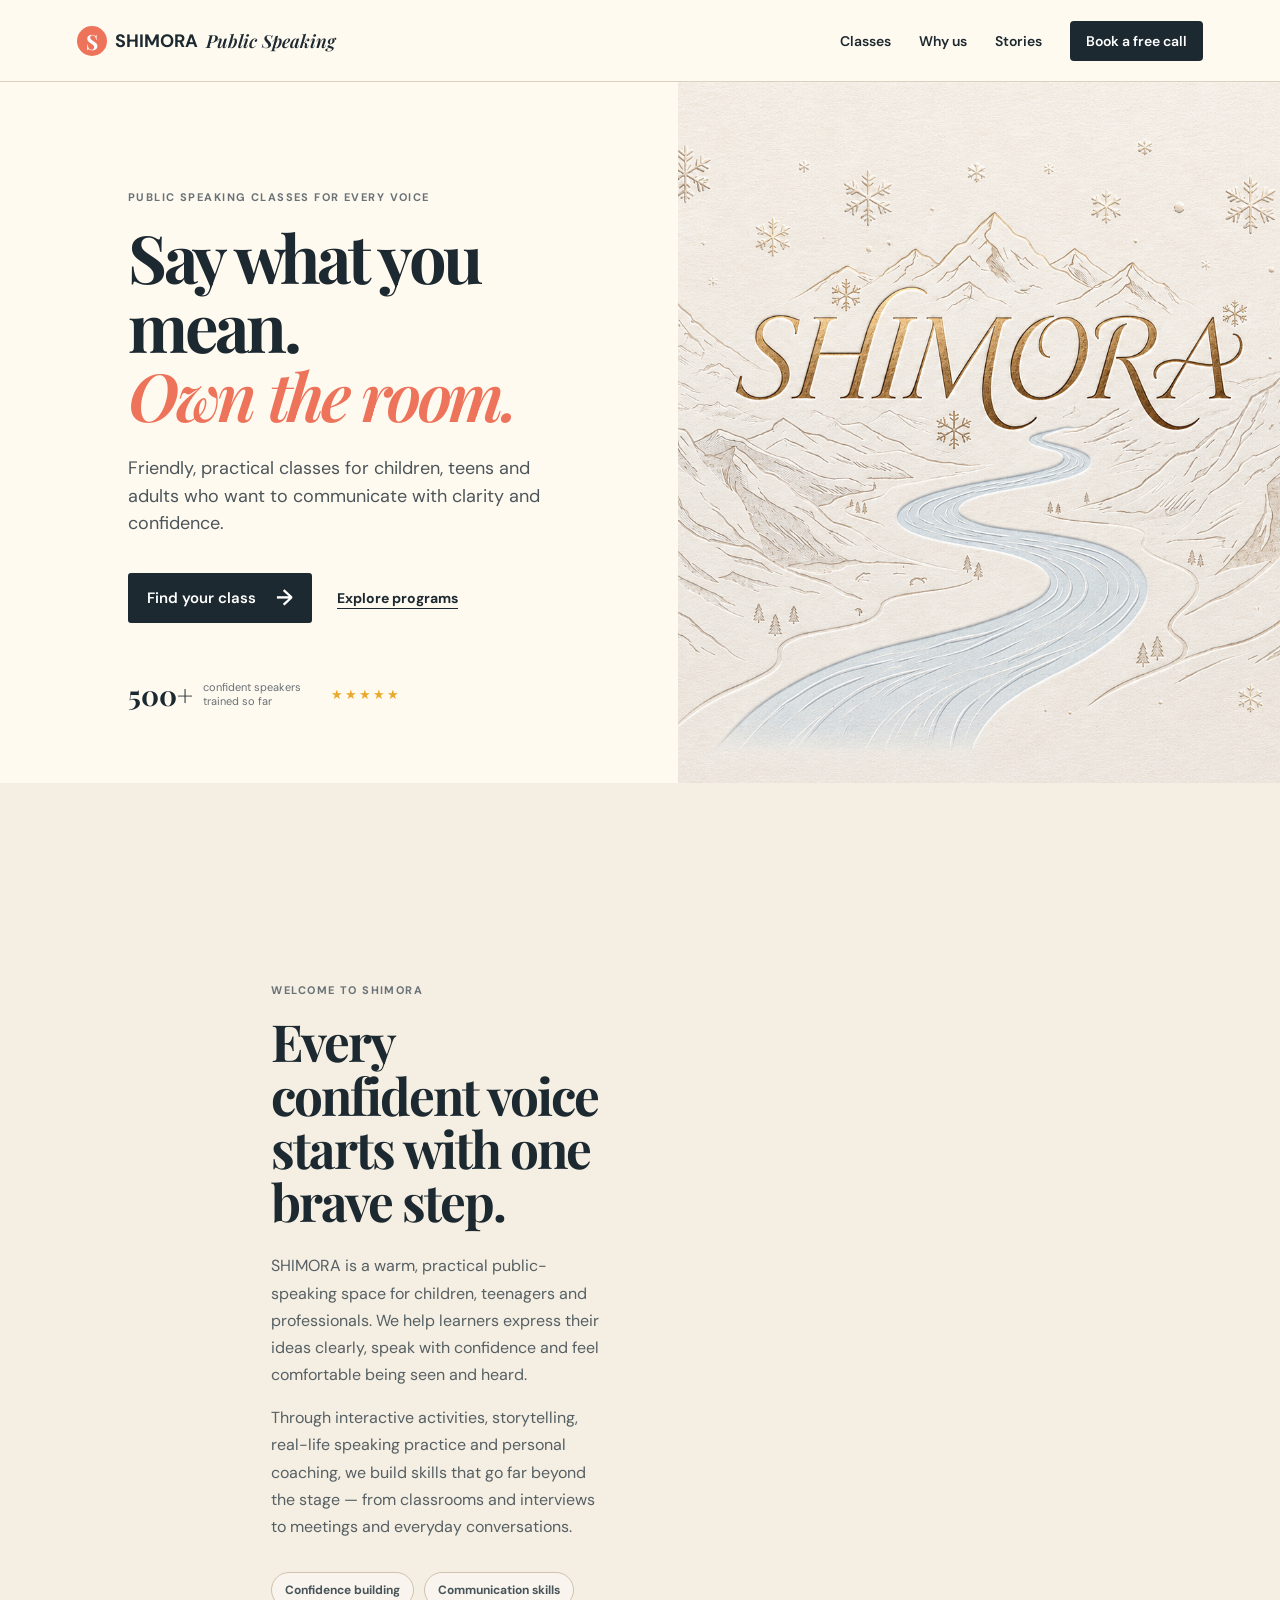
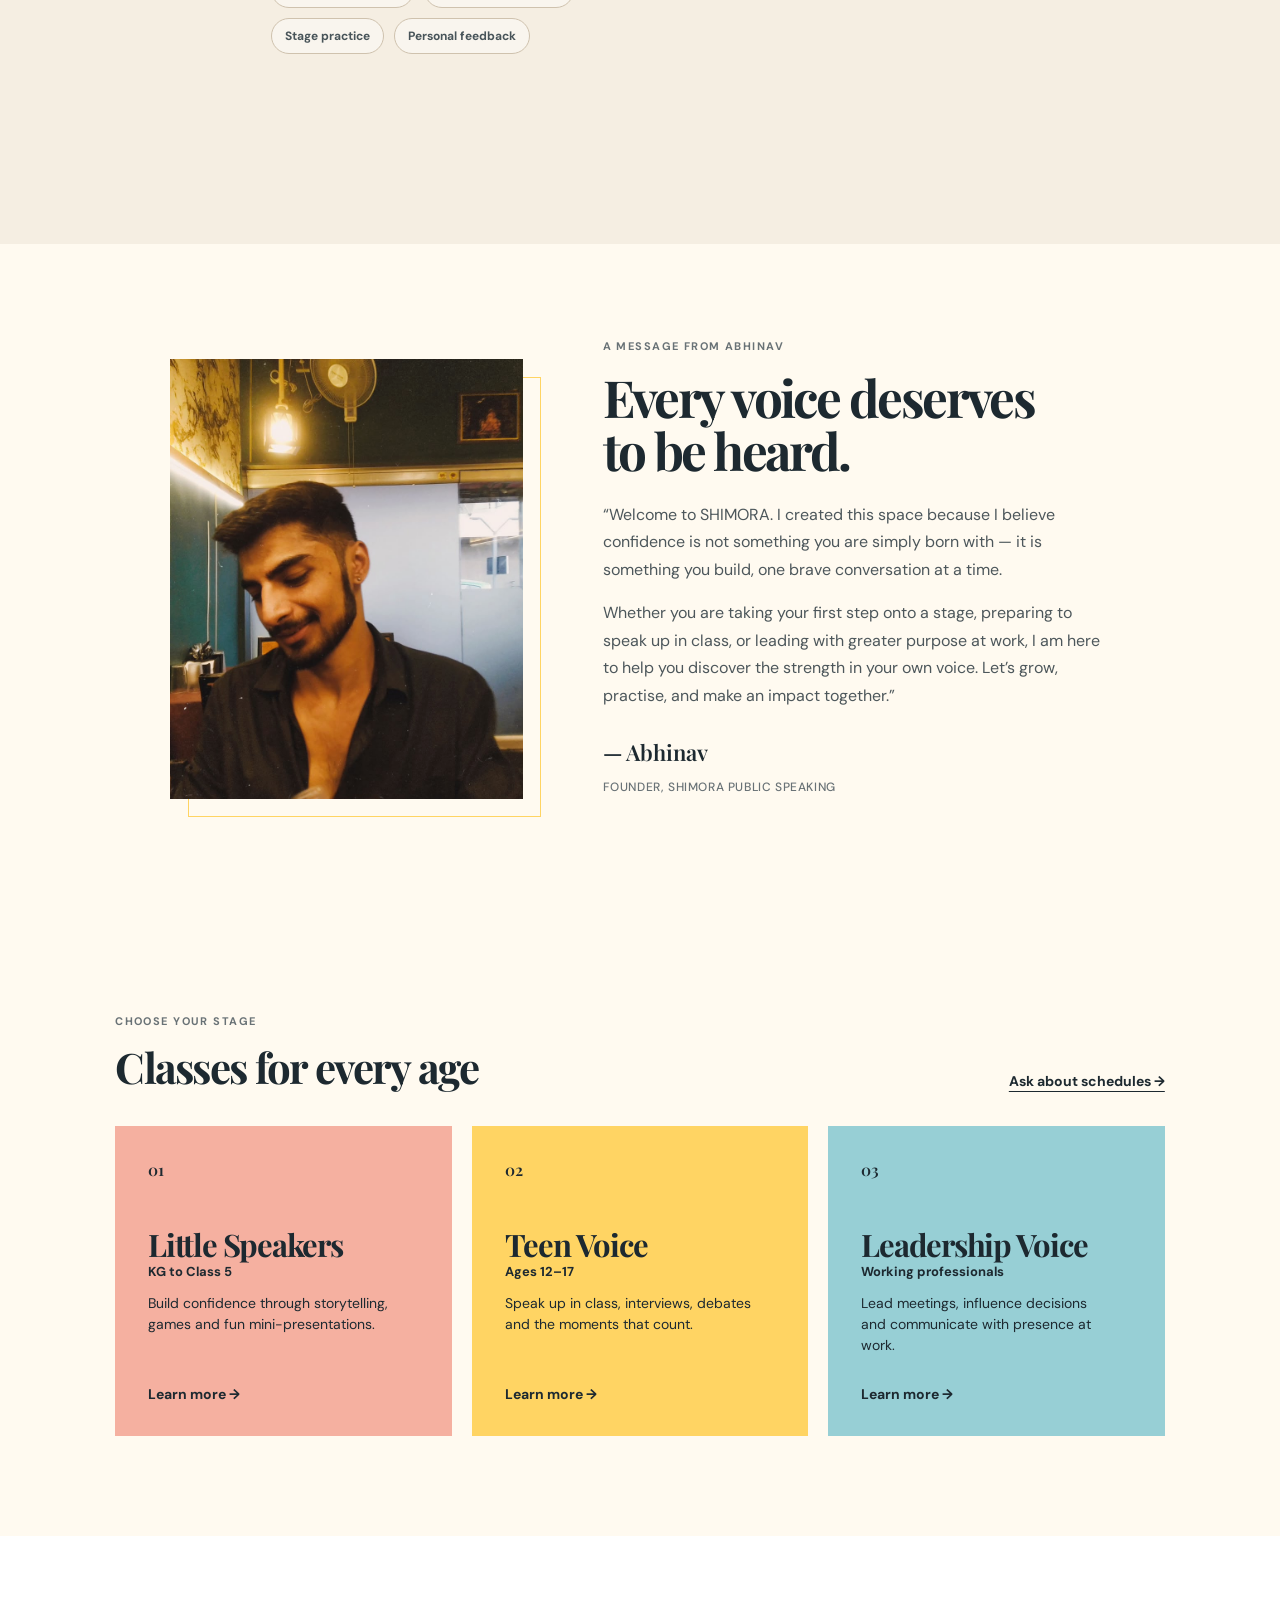
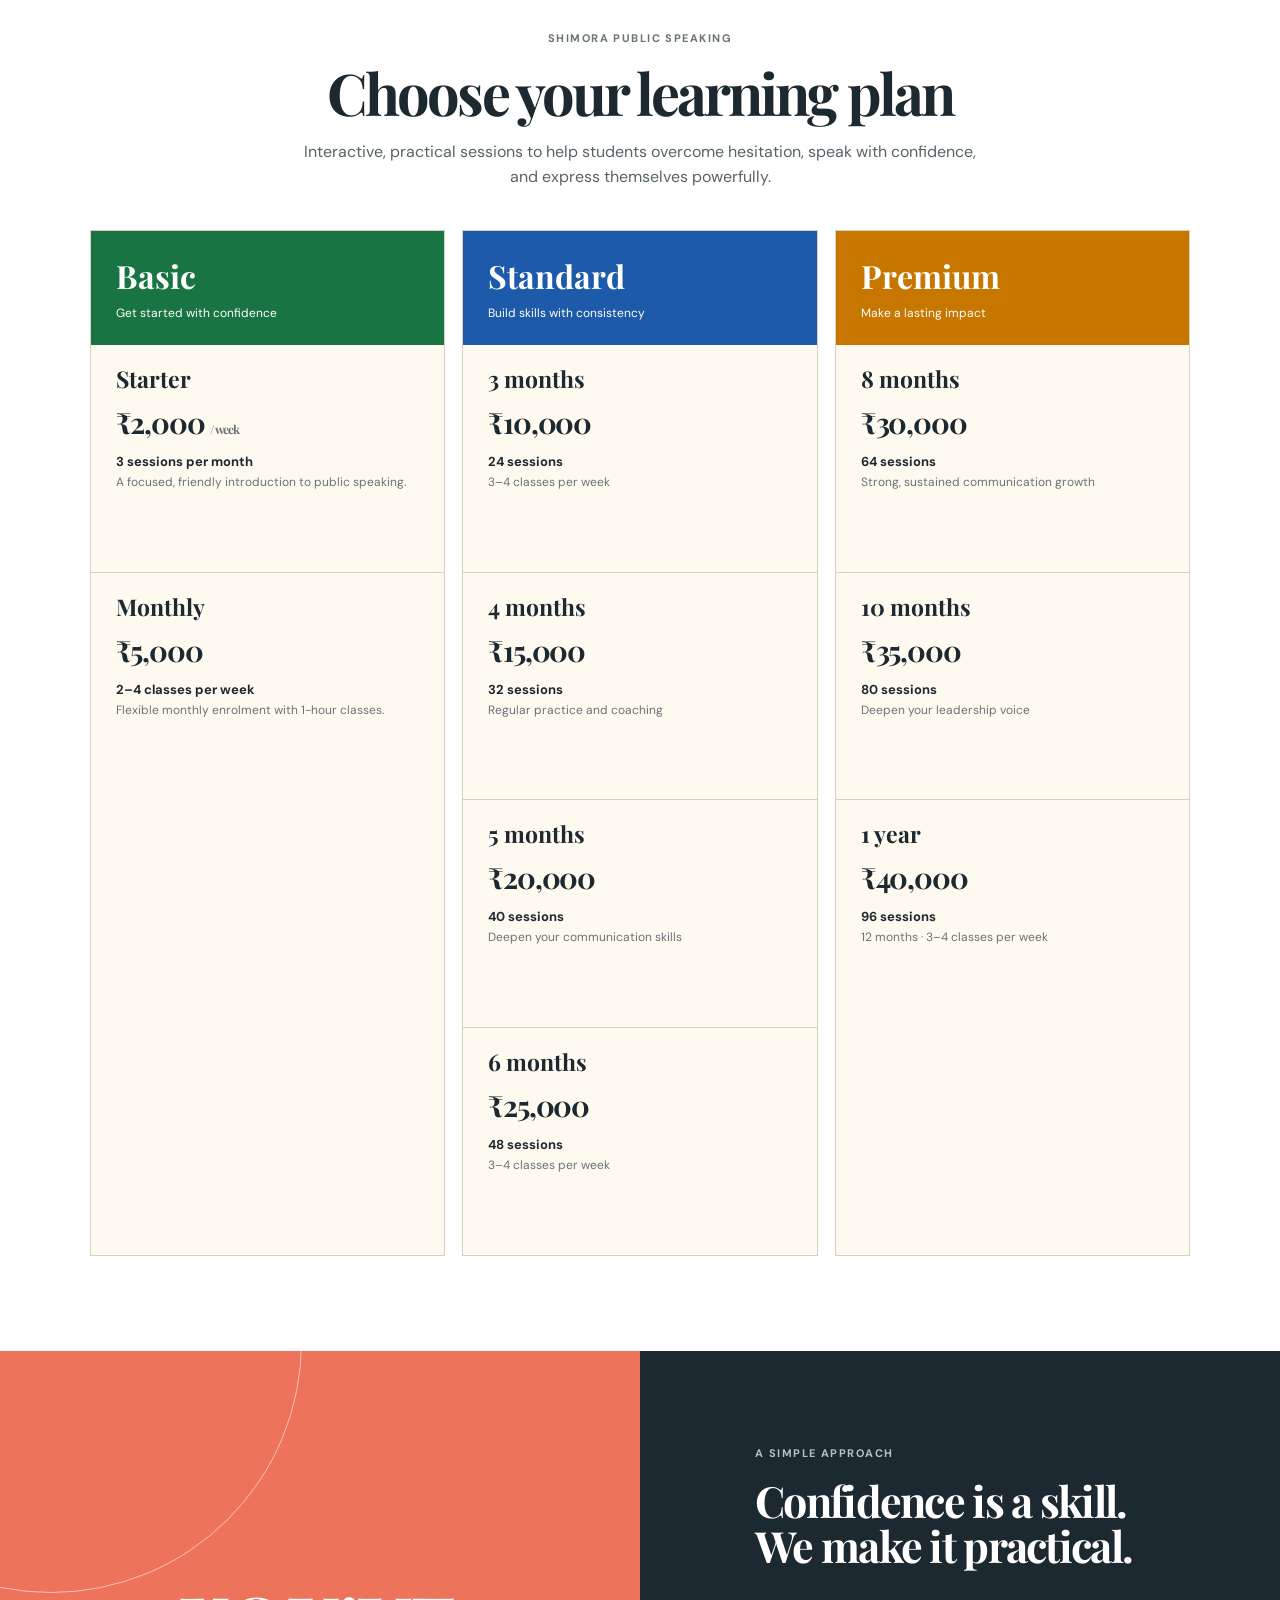
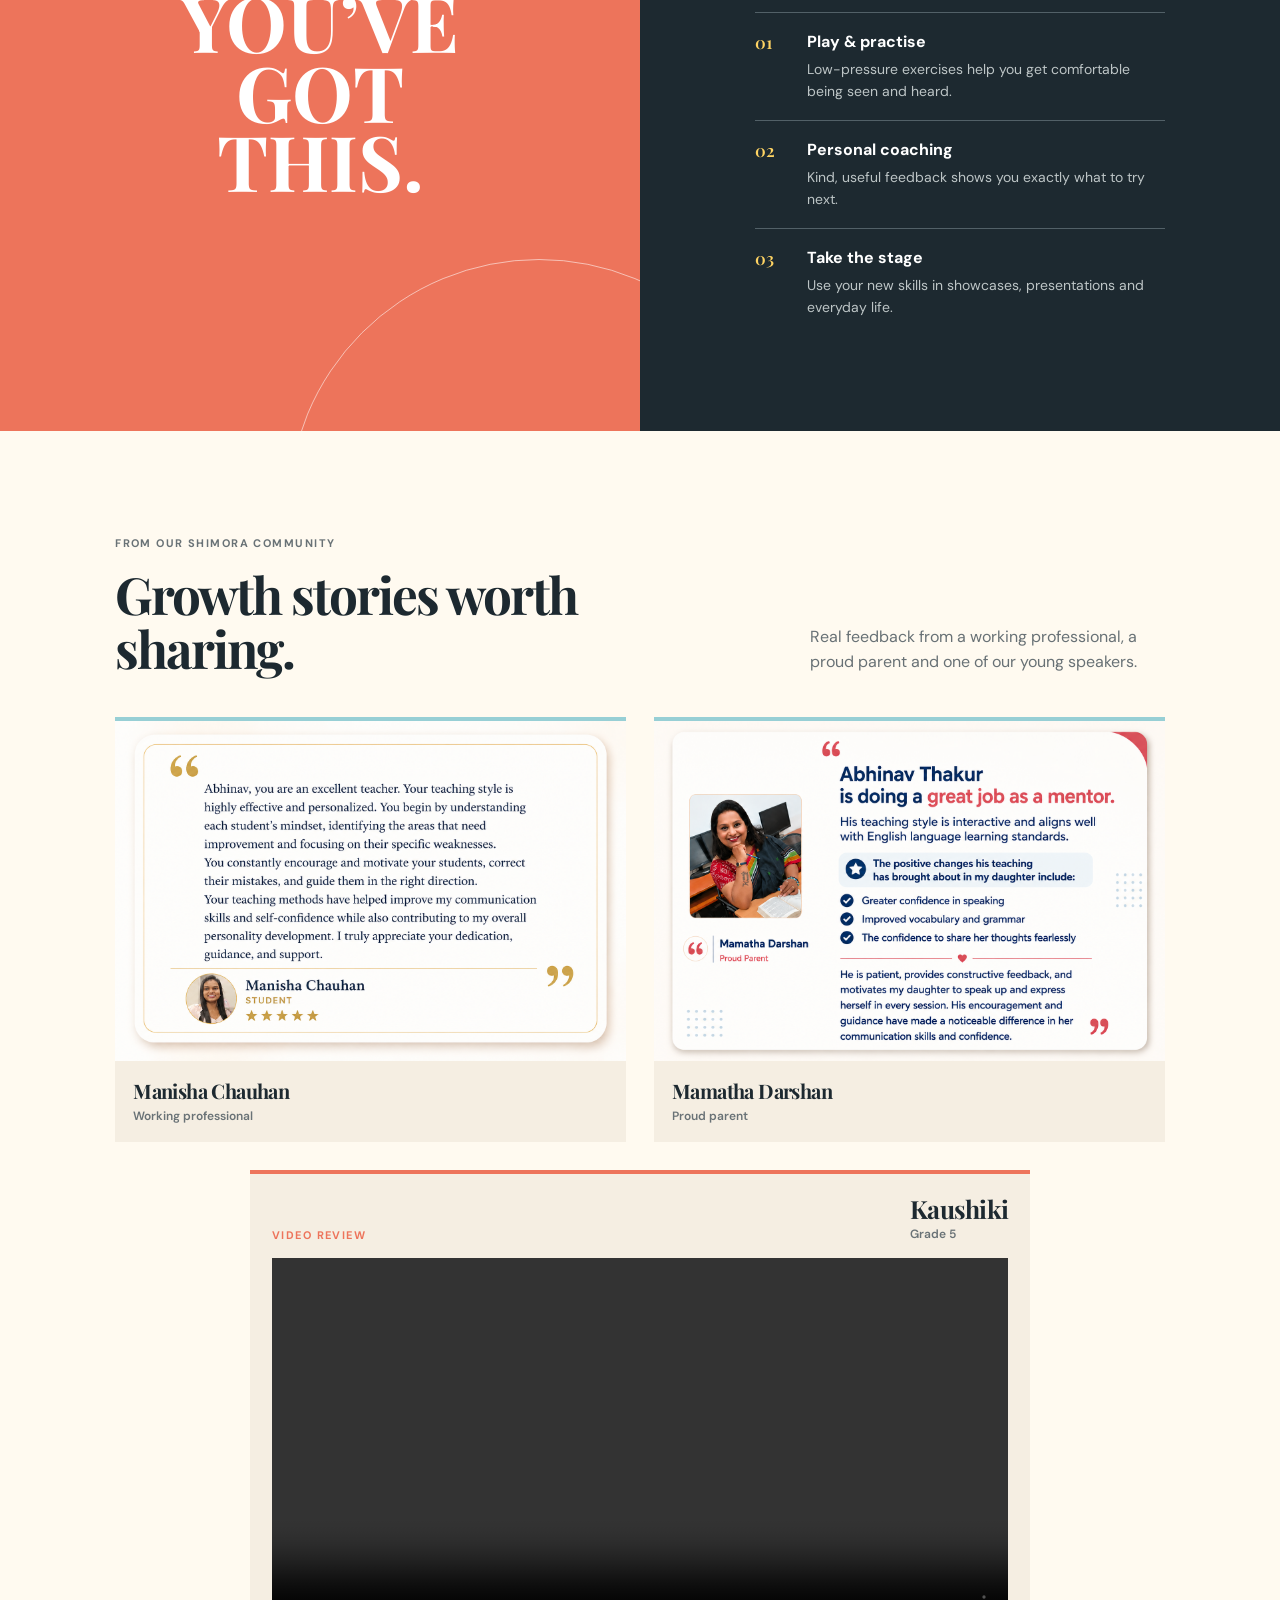
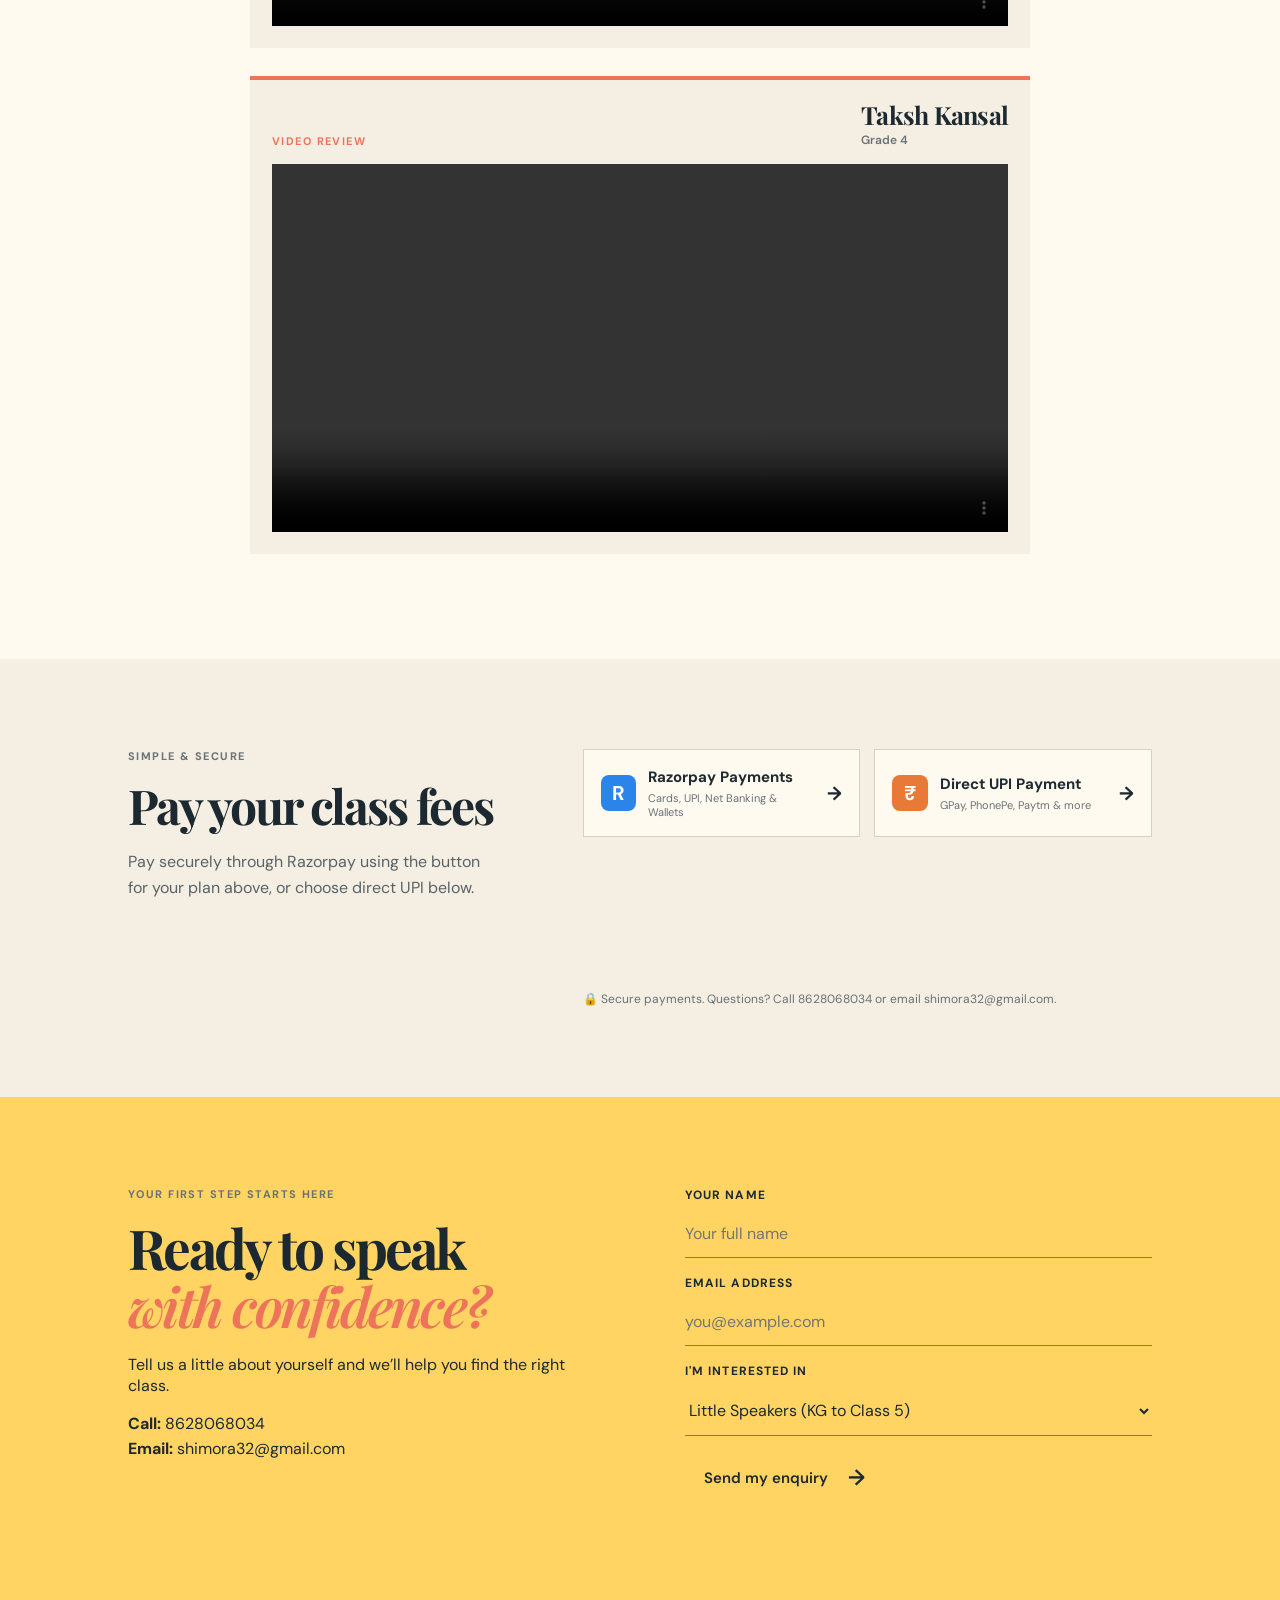
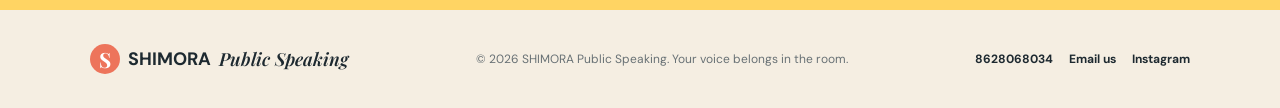
==== commit c5e3bb7c: "Add SHIMORA favicon and phone shortcut icon" ====
--- a/index.html
+++ b/index.html
@@ -5,6 +5,8 @@
   <meta name="description" content="SHIMORA offers practical public-speaking classes for children, teens and working professionals. Build confidence, communication skills and stage presence.">
   <meta name="robots" content="index, follow, max-image-preview:large">
   <link rel="canonical" href="https://shimora.online/">
+  <link rel="icon" type="image/png" sizes="96x96" href="/favicon.png">
+  <link rel="apple-touch-icon" sizes="180x180" href="/apple-touch-icon.png">
   <meta property="og:type" content="website">
   <meta property="og:url" content="https://shimora.online/">
   <meta property="og:title" content="SHIMORA | Public Speaking Classes">
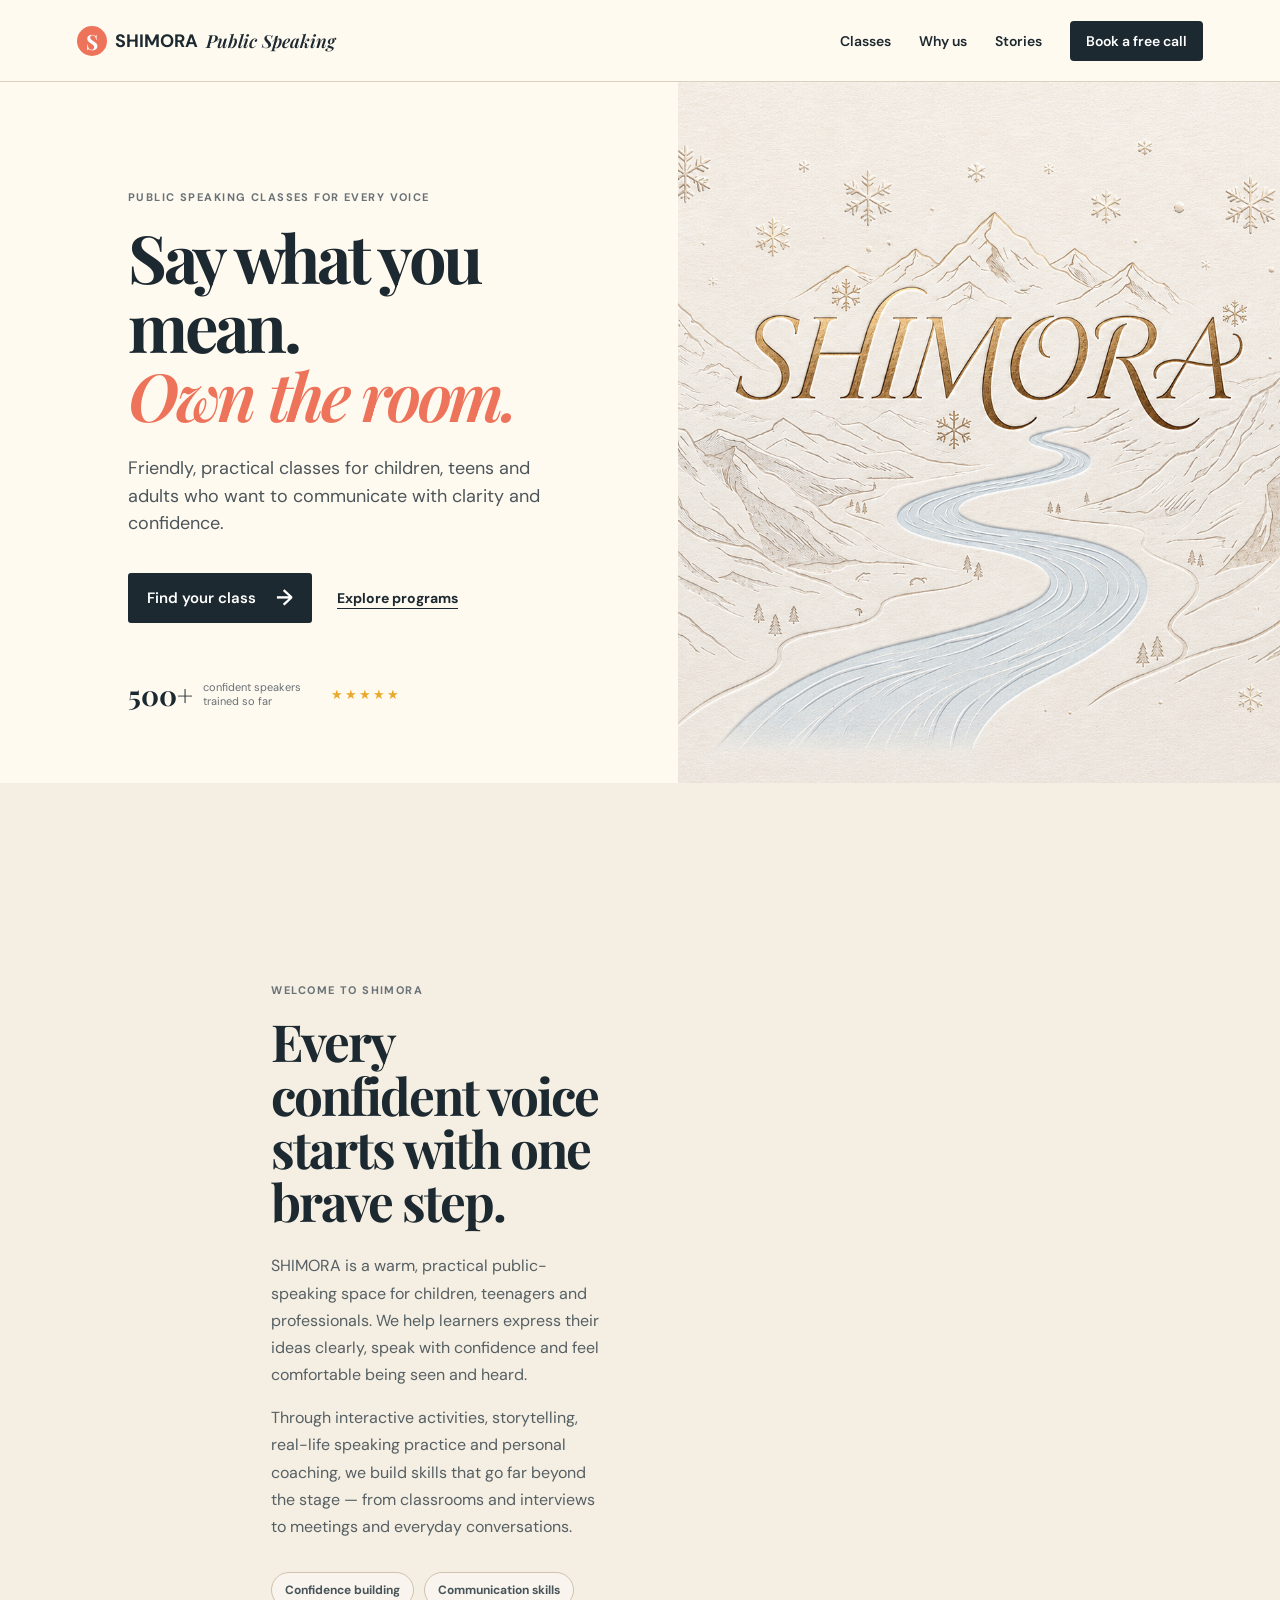
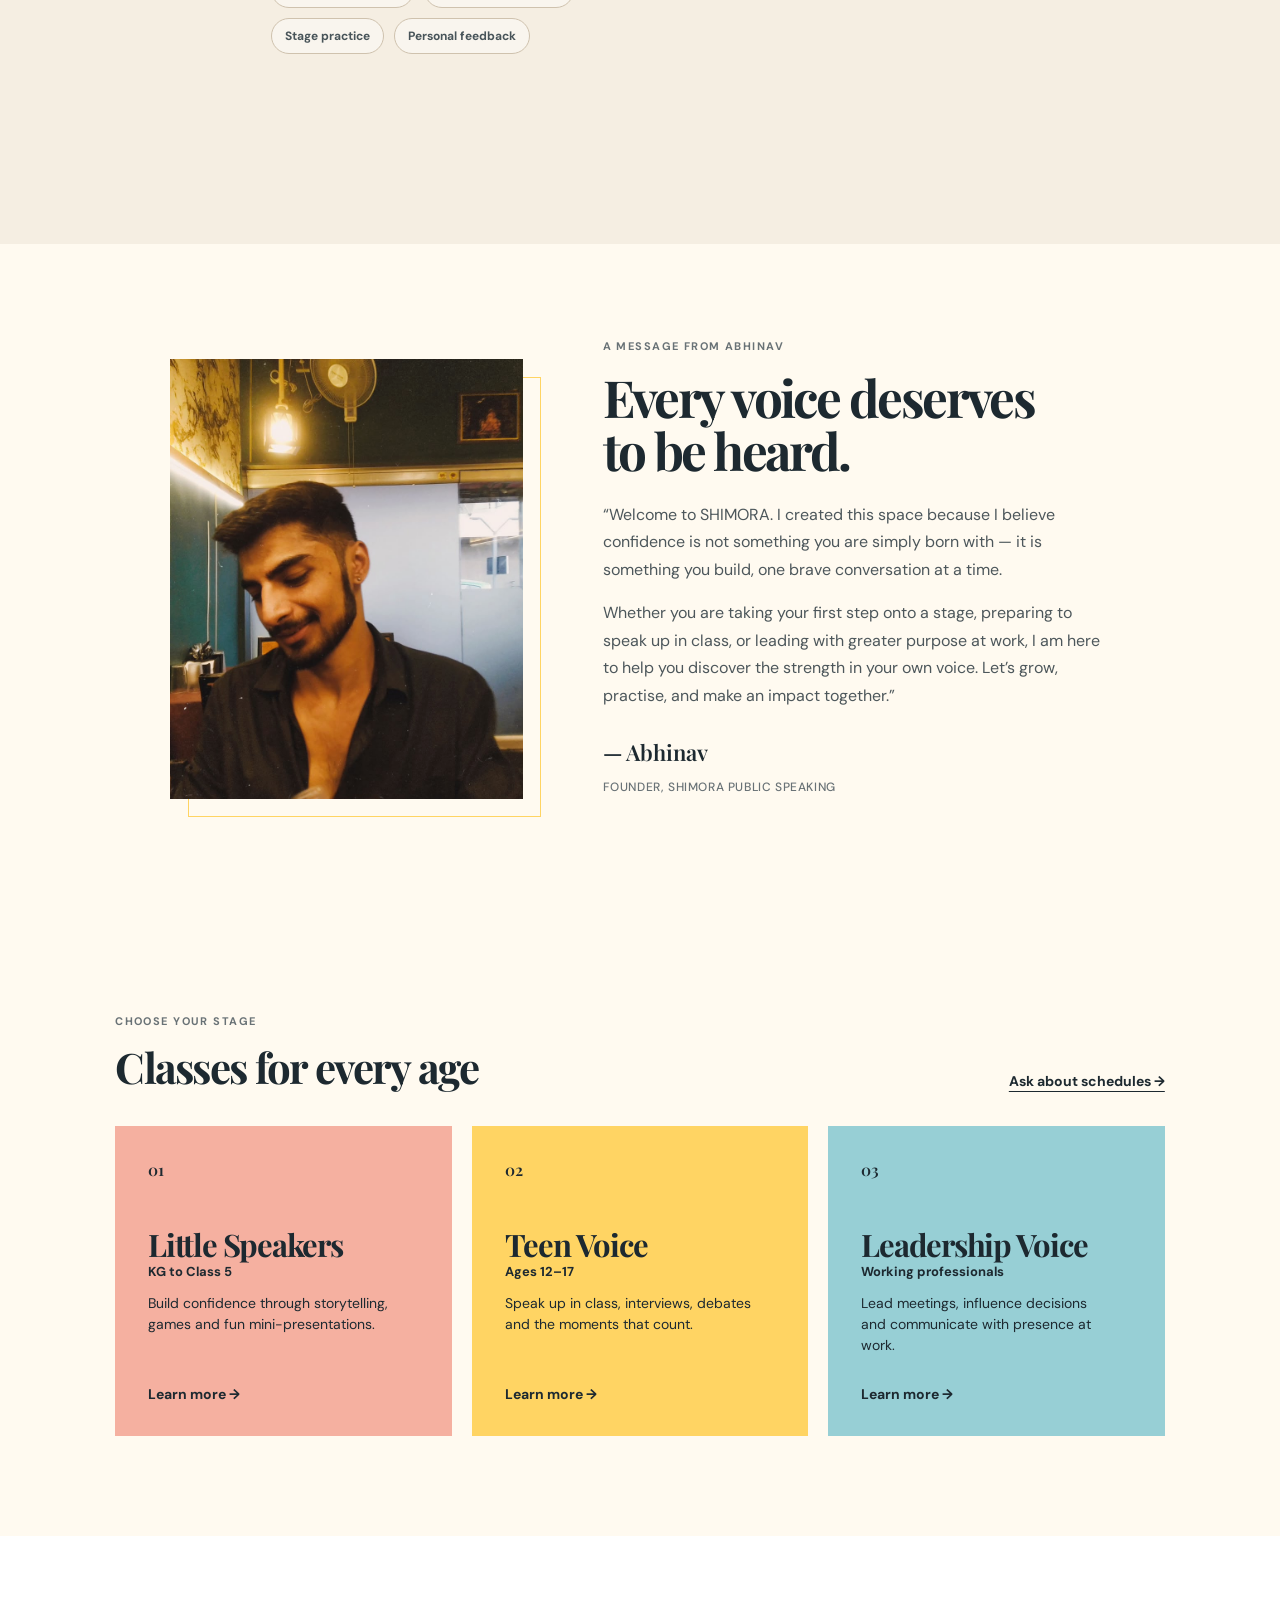
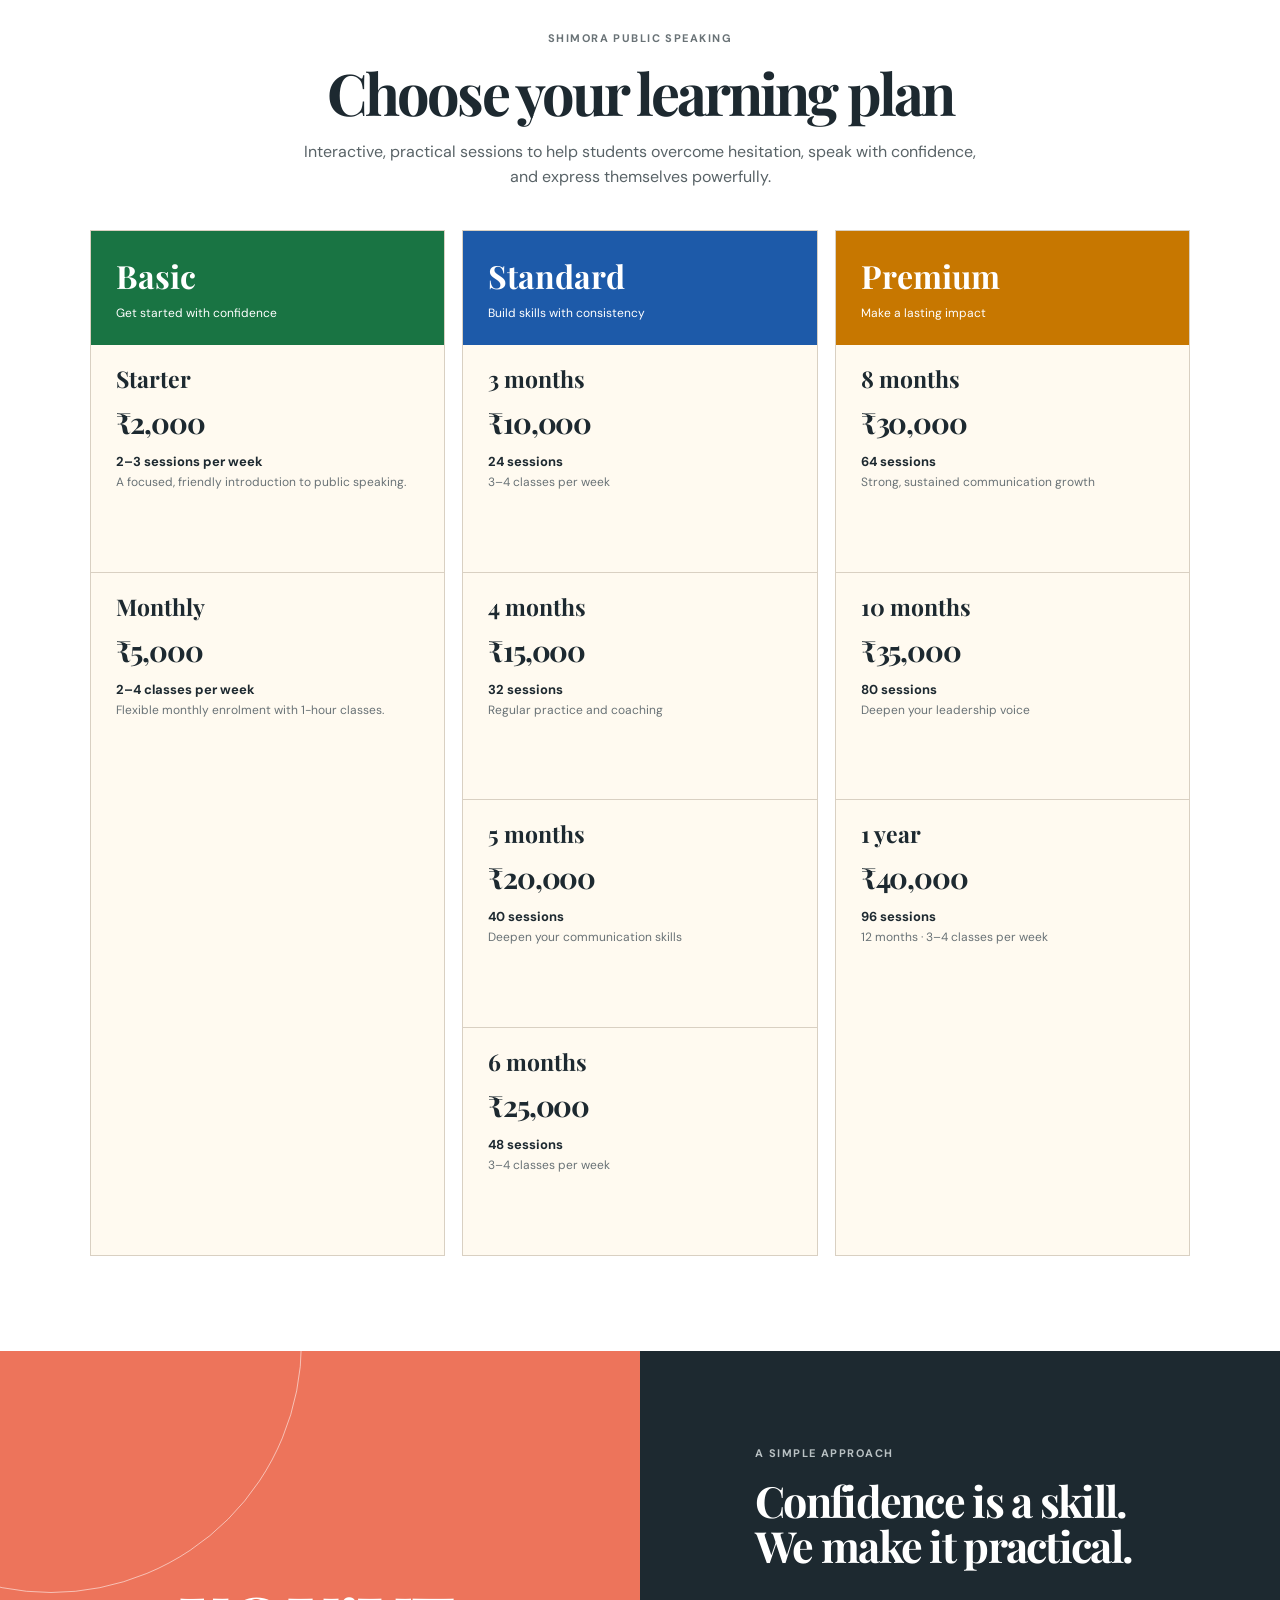
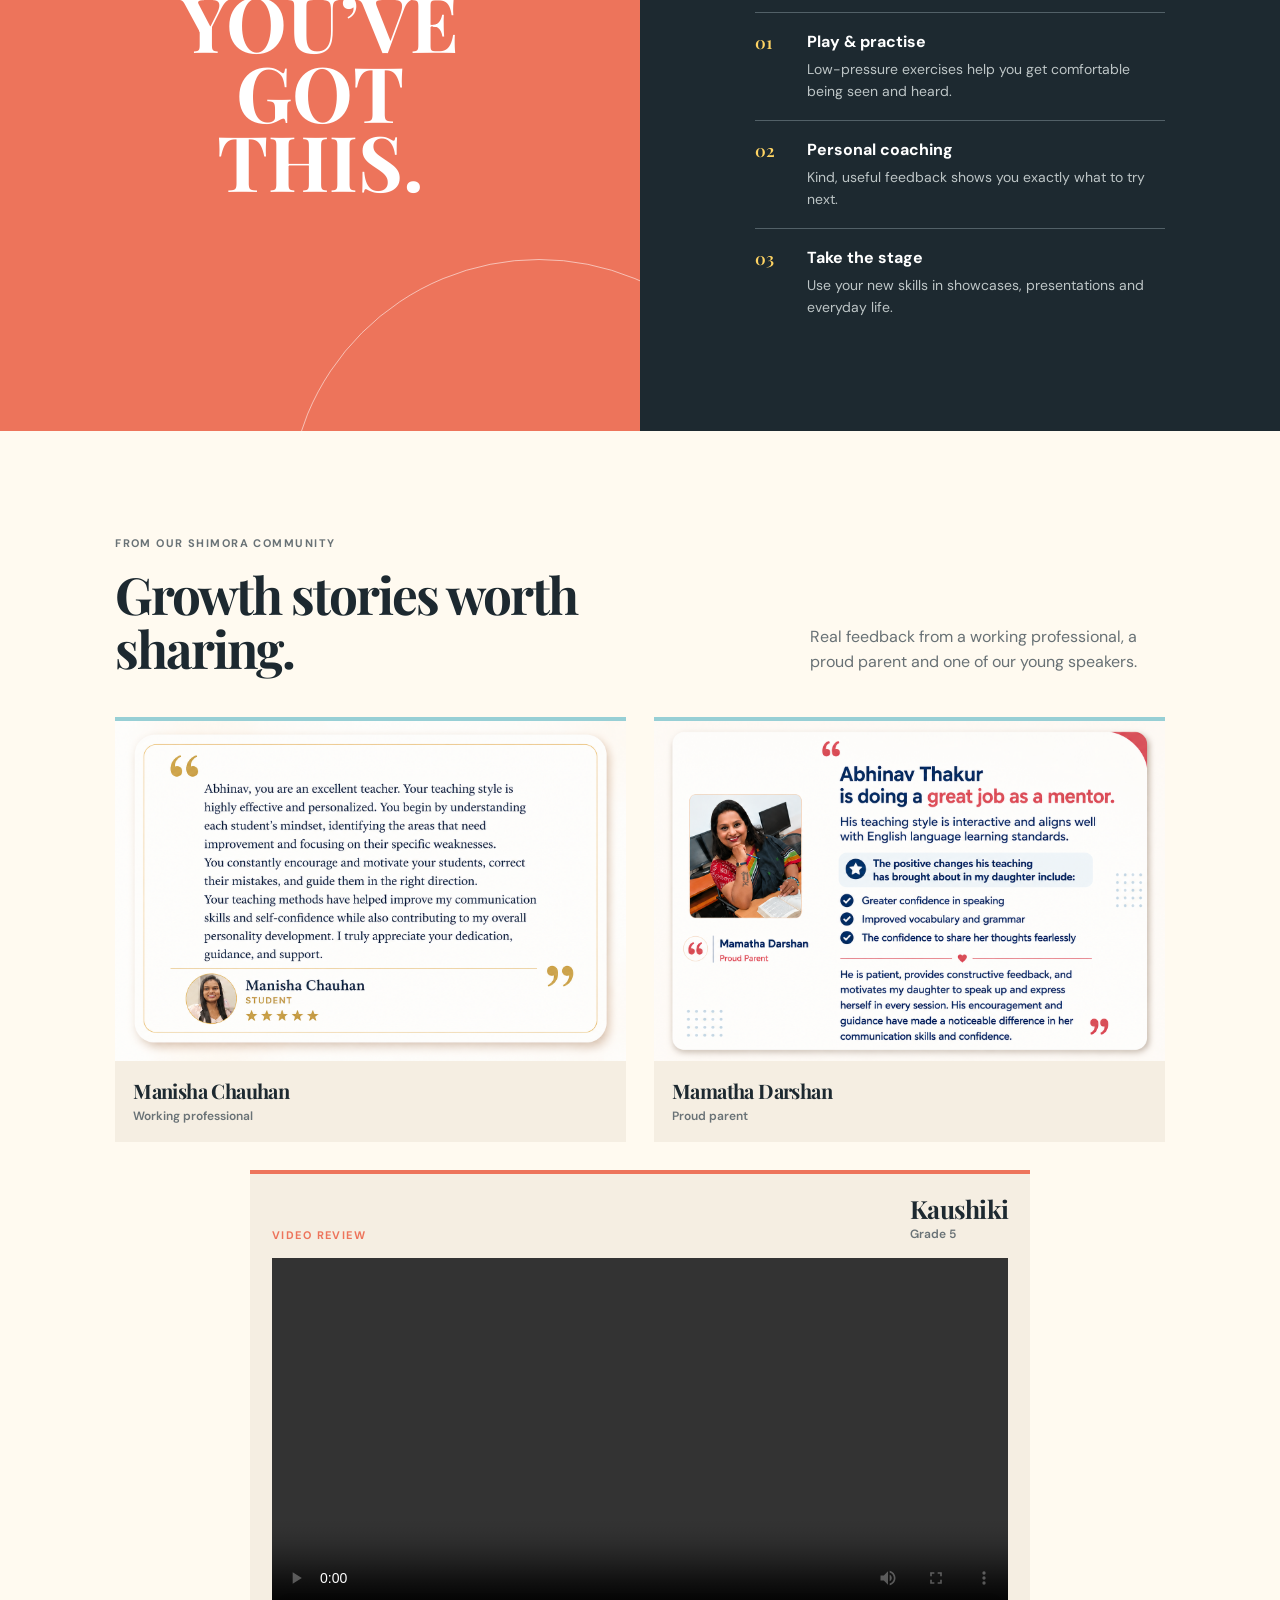
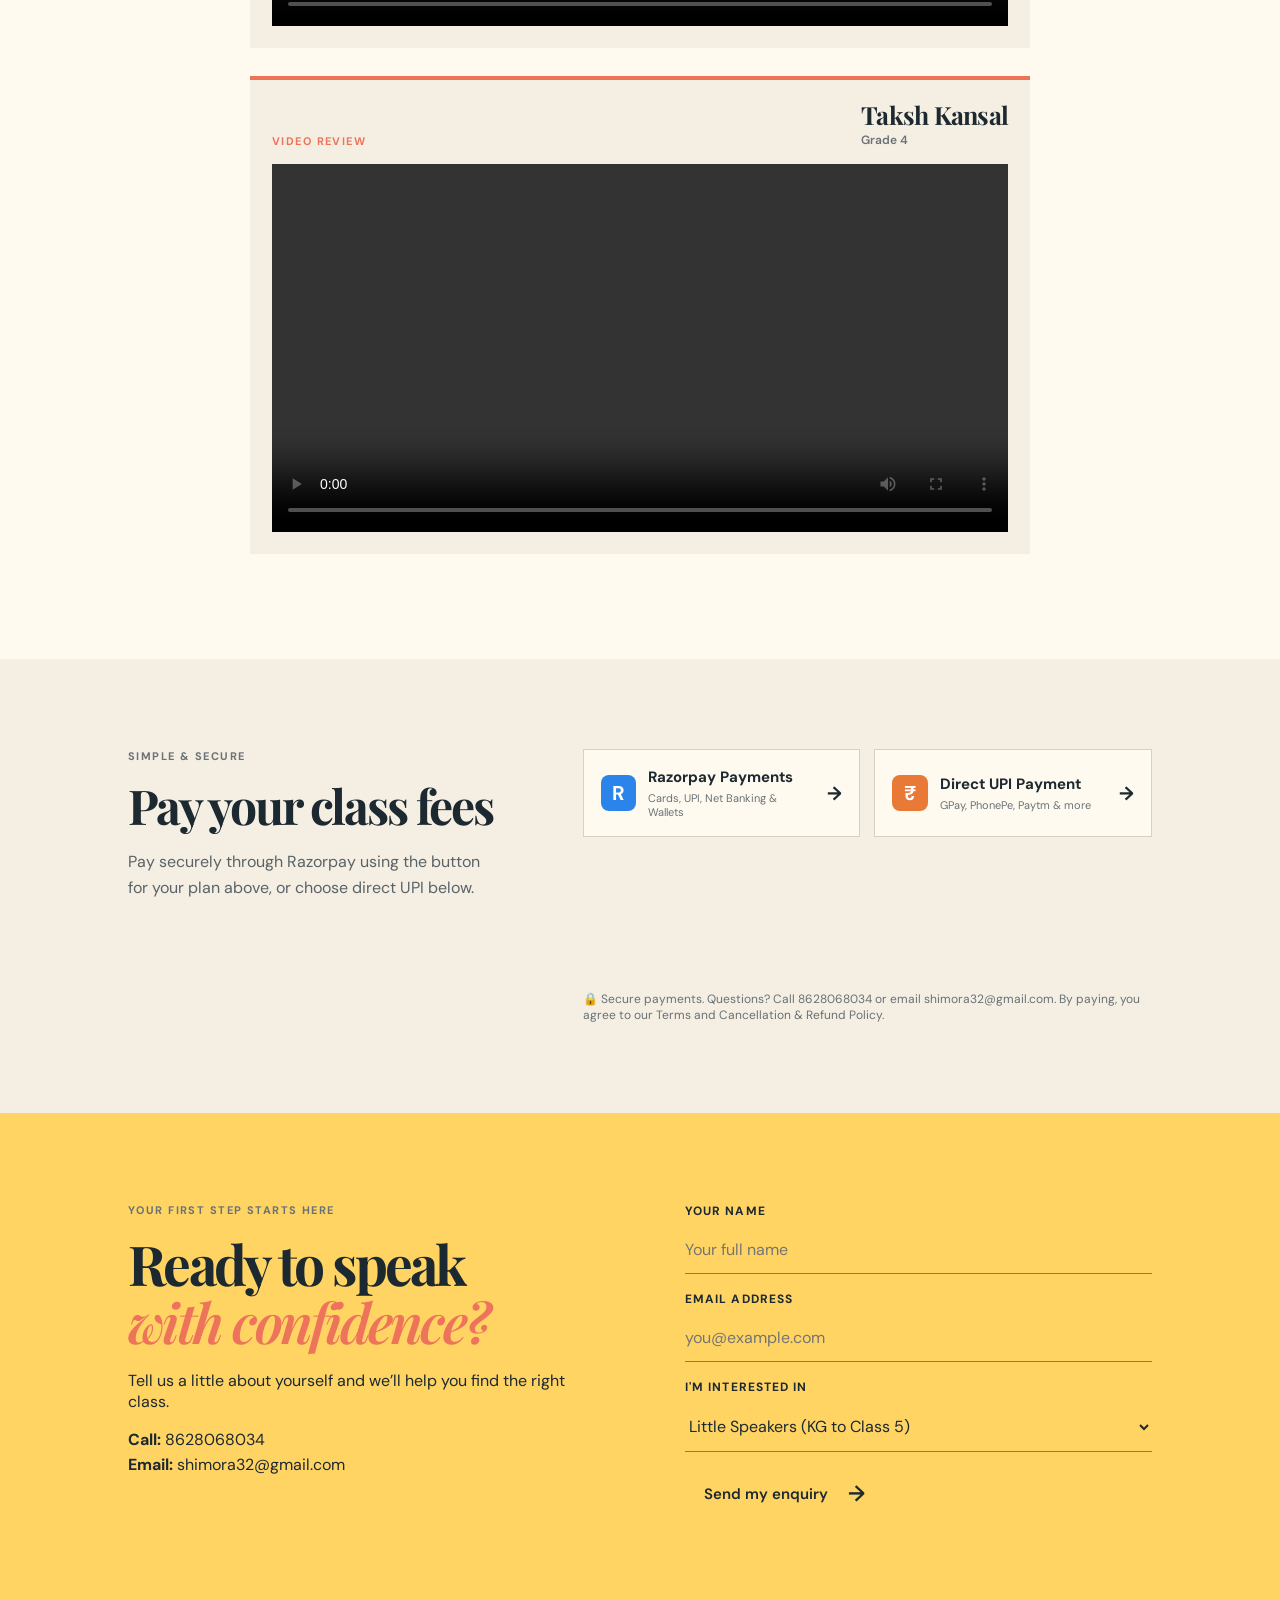
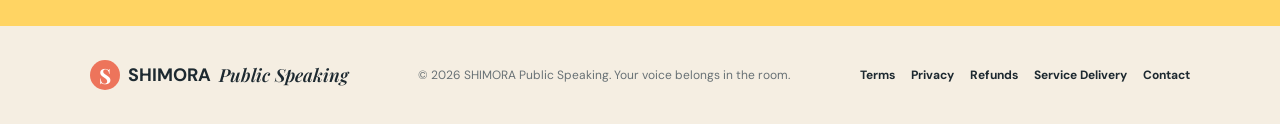
==== commit b99d2c6a: "Publish customer terms and policy pages" ====
--- a/index.html
+++ b/index.html
@@ -127,7 +127,7 @@
 
 
 
-    <section class="pricing" id="pricing"><div class="pricing-intro"><p class="eyebrow">SHIMORA public speaking</p><h2>Choose your learning plan</h2><p>Interactive, practical sessions to help students overcome hesitation, speak with confidence, and express themselves powerfully.</p></div><div class="tier-grid"><section class="tier basic-tier"><header><p>Basic</p><span>Get started with confidence</span></header><article class="tier-plan"><h3>Starter</h3><strong>₹2,000 <small>/ week</small></strong><p>3 sessions per month</p><small>A focused, friendly introduction to public speaking.</small><form class="plan-payment" aria-label="Pay for Basic Starter"><script src="https://checkout.razorpay.com/v1/payment-button.js" data-payment_button_id="pl_TYqphzIT9y24JP" async></script><noscript>Enable JavaScript to pay online, or <a href="#enquire">contact us</a>.</noscript></form></article><article class="tier-plan"><h3>Monthly</h3><strong>₹5,000</strong><p>2–4 classes per week</p><small>Flexible monthly enrolment with 1-hour classes.</small><form class="plan-payment" aria-label="Pay for Basic Monthly"><script src="https://checkout.razorpay.com/v1/payment-button.js" data-payment_button_id="pl_TYqv1o7dh7IUQX" async></script><noscript>Enable JavaScript to pay online, or <a href="#enquire">contact us</a>.</noscript></form></article></section><section class="tier standard-tier"><header><p>Standard</p><span>Build skills with consistency</span></header><article class="tier-plan"><h3>3 months</h3><strong>₹10,000</strong><p>24 sessions</p><small>3–4 classes per week</small><form class="plan-payment" aria-label="Pay for Standard 3 Months"><script src="https://checkout.razorpay.com/v1/payment-button.js" data-payment_button_id="pl_TZ0UvhEHMP9IF5" async></script><noscript>Enable JavaScript to pay online, or <a href="#enquire">contact us</a>.</noscript></form></article><article class="tier-plan"><h3>4 months</h3><strong>₹15,000</strong><p>32 sessions</p><small>Regular practice and coaching</small><form class="plan-payment" aria-label="Pay for Standard 4 Months"><script src="https://checkout.razorpay.com/v1/payment-button.js" data-payment_button_id="pl_TZ0Yf5XApIuhVq" async></script><noscript>Enable JavaScript to pay online, or <a href="#enquire">contact us</a>.</noscript></form></article><article class="tier-plan"><h3>5 months</h3><strong>₹20,000</strong><p>40 sessions</p><small>Deepen your communication skills</small><form class="plan-payment" aria-label="Pay for Standard 5 Months"><script src="https://checkout.razorpay.com/v1/payment-button.js" data-payment_button_id="pl_TZ0dbKhOZ0HzMM" async></script><noscript>Enable JavaScript to pay online, or <a href="#enquire">contact us</a>.</noscript></form></article><article class="tier-plan"><h3>6 months</h3><strong>₹25,000</strong><p>48 sessions</p><small>3–4 classes per week</small><form class="plan-payment" aria-label="Pay for Standard 6 Months"><script src="https://checkout.razorpay.com/v1/payment-button.js" data-payment_button_id="pl_TZ0eTWtupmSJAz" async></script><noscript>Enable JavaScript to pay online, or <a href="#enquire">contact us</a>.</noscript></form></article></section><section class="tier premium-tier"><header><p>Premium</p><span>Make a lasting impact</span></header><article class="tier-plan"><h3>8 months</h3><strong>₹30,000</strong><p>64 sessions</p><small>Strong, sustained communication growth</small><form class="plan-payment" aria-label="Pay for Premium 8 Months"><script src="https://checkout.razorpay.com/v1/payment-button.js" data-payment_button_id="pl_TZ0fL3nD69HV8M" async></script><noscript>Enable JavaScript to pay online, or <a href="#enquire">contact us</a>.</noscript></form></article><article class="tier-plan"><h3>10 months</h3><strong>₹35,000</strong><p>80 sessions</p><small>Deepen your leadership voice</small><form class="plan-payment" aria-label="Pay for Premium 10 Months"><script src="https://checkout.razorpay.com/v1/payment-button.js" data-payment_button_id="pl_TZ0gFiiost0uAL" async></script><noscript>Enable JavaScript to pay online, or <a href="#enquire">contact us</a>.</noscript></form></article><article class="tier-plan"><h3>1 year</h3><strong>₹40,000</strong><p>96 sessions</p><small>12 months · 3–4 classes per week</small><form class="plan-payment" aria-label="Pay for Premium 1 Year"><script src="https://checkout.razorpay.com/v1/payment-button.js" data-payment_button_id="pl_TZ6j3O1xXfhkNC" async></script><noscript>Enable JavaScript to pay online, or <a href="#enquire">contact us</a>.</noscript></form></article></section></div></section>
+    <section class="pricing" id="pricing"><div class="pricing-intro"><p class="eyebrow">SHIMORA public speaking</p><h2>Choose your learning plan</h2><p>Interactive, practical sessions to help students overcome hesitation, speak with confidence, and express themselves powerfully.</p></div><div class="tier-grid"><section class="tier basic-tier"><header><p>Basic</p><span>Get started with confidence</span></header><article class="tier-plan"><h3>Starter</h3><strong>₹2,000</strong><p>2–3 sessions per week</p><small>A focused, friendly introduction to public speaking.</small><form class="plan-payment" aria-label="Pay for Basic Starter"><script src="https://checkout.razorpay.com/v1/payment-button.js" data-payment_button_id="pl_TYqphzIT9y24JP" async></script><noscript>Enable JavaScript to pay online, or <a href="#enquire">contact us</a>.</noscript></form></article><article class="tier-plan"><h3>Monthly</h3><strong>₹5,000</strong><p>2–4 classes per week</p><small>Flexible monthly enrolment with 1-hour classes.</small><form class="plan-payment" aria-label="Pay for Basic Monthly"><script src="https://checkout.razorpay.com/v1/payment-button.js" data-payment_button_id="pl_TYqv1o7dh7IUQX" async></script><noscript>Enable JavaScript to pay online, or <a href="#enquire">contact us</a>.</noscript></form></article></section><section class="tier standard-tier"><header><p>Standard</p><span>Build skills with consistency</span></header><article class="tier-plan"><h3>3 months</h3><strong>₹10,000</strong><p>24 sessions</p><small>3–4 classes per week</small><form class="plan-payment" aria-label="Pay for Standard 3 Months"><script src="https://checkout.razorpay.com/v1/payment-button.js" data-payment_button_id="pl_TZ0UvhEHMP9IF5" async></script><noscript>Enable JavaScript to pay online, or <a href="#enquire">contact us</a>.</noscript></form></article><article class="tier-plan"><h3>4 months</h3><strong>₹15,000</strong><p>32 sessions</p><small>Regular practice and coaching</small><form class="plan-payment" aria-label="Pay for Standard 4 Months"><script src="https://checkout.razorpay.com/v1/payment-button.js" data-payment_button_id="pl_TZ0Yf5XApIuhVq" async></script><noscript>Enable JavaScript to pay online, or <a href="#enquire">contact us</a>.</noscript></form></article><article class="tier-plan"><h3>5 months</h3><strong>₹20,000</strong><p>40 sessions</p><small>Deepen your communication skills</small><form class="plan-payment" aria-label="Pay for Standard 5 Months"><script src="https://checkout.razorpay.com/v1/payment-button.js" data-payment_button_id="pl_TZ0dbKhOZ0HzMM" async></script><noscript>Enable JavaScript to pay online, or <a href="#enquire">contact us</a>.</noscript></form></article><article class="tier-plan"><h3>6 months</h3><strong>₹25,000</strong><p>48 sessions</p><small>3–4 classes per week</small><form class="plan-payment" aria-label="Pay for Standard 6 Months"><script src="https://checkout.razorpay.com/v1/payment-button.js" data-payment_button_id="pl_TZ0eTWtupmSJAz" async></script><noscript>Enable JavaScript to pay online, or <a href="#enquire">contact us</a>.</noscript></form></article></section><section class="tier premium-tier"><header><p>Premium</p><span>Make a lasting impact</span></header><article class="tier-plan"><h3>8 months</h3><strong>₹30,000</strong><p>64 sessions</p><small>Strong, sustained communication growth</small><form class="plan-payment" aria-label="Pay for Premium 8 Months"><script src="https://checkout.razorpay.com/v1/payment-button.js" data-payment_button_id="pl_TZ0fL3nD69HV8M" async></script><noscript>Enable JavaScript to pay online, or <a href="#enquire">contact us</a>.</noscript></form></article><article class="tier-plan"><h3>10 months</h3><strong>₹35,000</strong><p>80 sessions</p><small>Deepen your leadership voice</small><form class="plan-payment" aria-label="Pay for Premium 10 Months"><script src="https://checkout.razorpay.com/v1/payment-button.js" data-payment_button_id="pl_TZ0gFiiost0uAL" async></script><noscript>Enable JavaScript to pay online, or <a href="#enquire">contact us</a>.</noscript></form></article><article class="tier-plan"><h3>1 year</h3><strong>₹40,000</strong><p>96 sessions</p><small>12 months · 3–4 classes per week</small><form class="plan-payment" aria-label="Pay for Premium 1 Year"><script src="https://checkout.razorpay.com/v1/payment-button.js" data-payment_button_id="pl_TZ6j3O1xXfhkNC" async></script><noscript>Enable JavaScript to pay online, or <a href="#enquire">contact us</a>.</noscript></form></article></section></div></section>
 
 
 
@@ -154,10 +154,10 @@
 
 
 
-    <section class="payments" id="payments"><div><p class="eyebrow">Simple &amp; secure</p><h2>Pay your class fees</h2><p>Pay securely through Razorpay using the button for your plan above, or choose direct UPI below.</p></div><div class="payment-options"><a class="payment-option razorpay" href="#pricing"><span>R</span><strong>Razorpay Payments<small>Cards, UPI, Net Banking &amp; Wallets</small></strong><b>→</b></a><button class="payment-option upi" type="button" data-upi="at9580256@oksbi"><span>₹</span><strong>Direct UPI Payment<small>GPay, PhonePe, Paytm &amp; more</small></strong><b>→</b></button></div><p class="payment-note">🔒 Secure payments. Questions? Call <a href="tel:+918628068034">8628068034</a> or email <a href="mailto:shimora32@gmail.com">shimora32@gmail.com</a>.</p></section>
+    <section class="payments" id="payments"><div><p class="eyebrow">Simple &amp; secure</p><h2>Pay your class fees</h2><p>Pay securely through Razorpay using the button for your plan above, or choose direct UPI below.</p></div><div class="payment-options"><a class="payment-option razorpay" href="#pricing"><span>R</span><strong>Razorpay Payments<small>Cards, UPI, Net Banking &amp; Wallets</small></strong><b>→</b></a><button class="payment-option upi" type="button" data-upi="at9580256@oksbi"><span>₹</span><strong>Direct UPI Payment<small>GPay, PhonePe, Paytm &amp; more</small></strong><b>→</b></button></div><p class="payment-note">🔒 Secure payments. Questions? Call <a href="tel:+918628068034">8628068034</a> or email <a href="mailto:shimora32@gmail.com">shimora32@gmail.com</a>. By paying, you agree to our <a href="terms.html">Terms</a> and <a href="refund-policy.html">Cancellation &amp; Refund Policy</a>.</p></section>
     <section class="enquire" id="enquire"><div><p class="eyebrow">Your first step starts here</p><h2>Ready to speak<br><i>with confidence?</i></h2><p>Tell us a little about yourself and we’ll help you find the right class.</p><p><strong>Call:</strong> <a href="tel:+918628068034">8628068034</a><br><strong>Email:</strong> <a href="mailto:shimora32@gmail.com">shimora32@gmail.com</a></p></div><form id="enquiry-form"><label>Your name<input required="" name="name" autocomplete="name" placeholder="Your full name"></label><label>Email address<input required="" type="email" name="email" autocomplete="email" placeholder="you@example.com"></label><label>I'm interested in<select name="class"><option>Little Speakers (KG to Class 5)</option><option>Teen Voice (Class 6–12)</option><option>Leadership Voice (Working professionals)</option></select></label><button class="button button-light" type="submit">Send my enquiry <span>→</span></button><p class="form-message" aria-live="polite"></p></form></section>
   </main>
-  <footer><a class="brand" href="#home"><span class="brand-mark">S</span>SHIMORA <em>Public Speaking</em></a><p>© 2026 SHIMORA Public Speaking. Your voice belongs in the room.</p><div><a href="tel:+918628068034">8628068034</a><a href="mailto:shimora32@gmail.com">Email us</a><a href="#">Instagram</a></div></footer>
+  <footer><a class="brand" href="#home"><span class="brand-mark">S</span>SHIMORA <em>Public Speaking</em></a><p>© 2026 SHIMORA Public Speaking. Your voice belongs in the room.</p><div><a href="terms.html">Terms</a><a href="privacy.html">Privacy</a><a href="refund-policy.html">Refunds</a><a href="shipping-policy.html">Service Delivery</a><a href="contact.html">Contact</a></div></footer>
   <script src="script.js"></script>
 
 
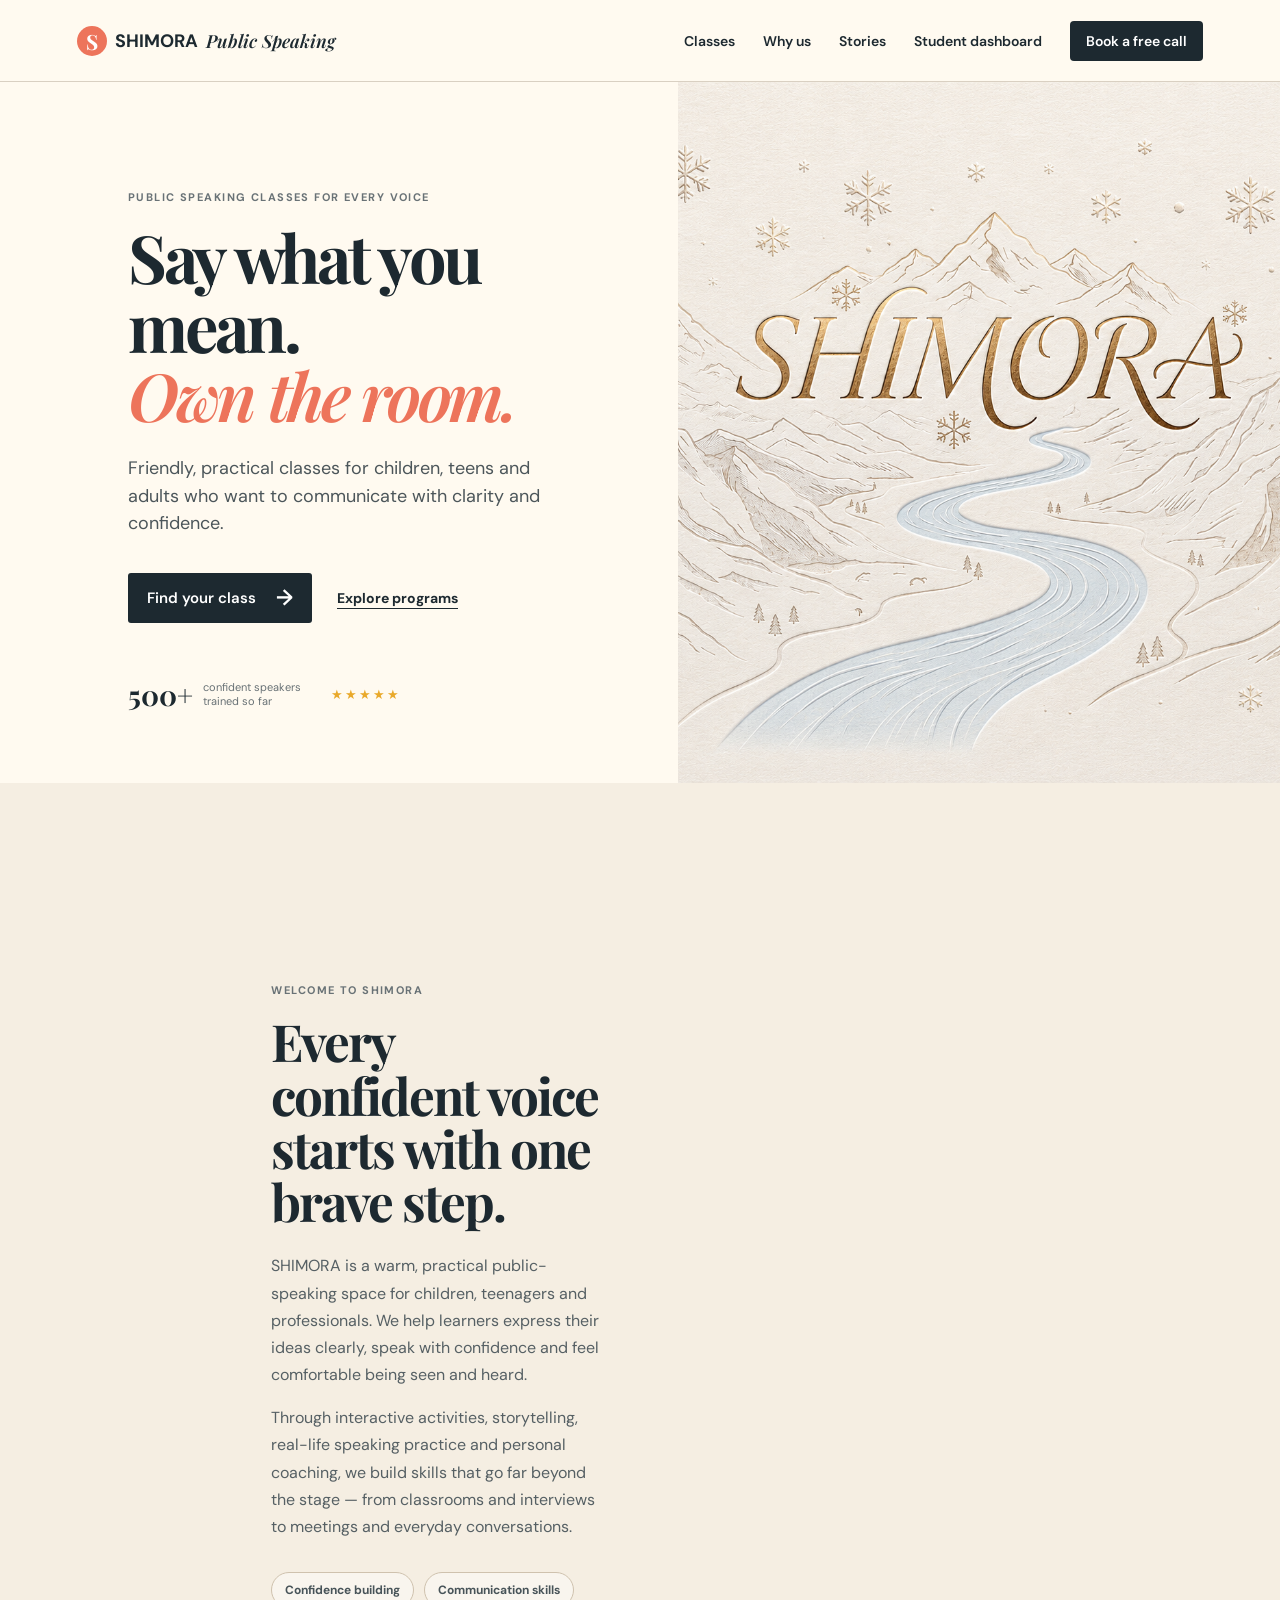
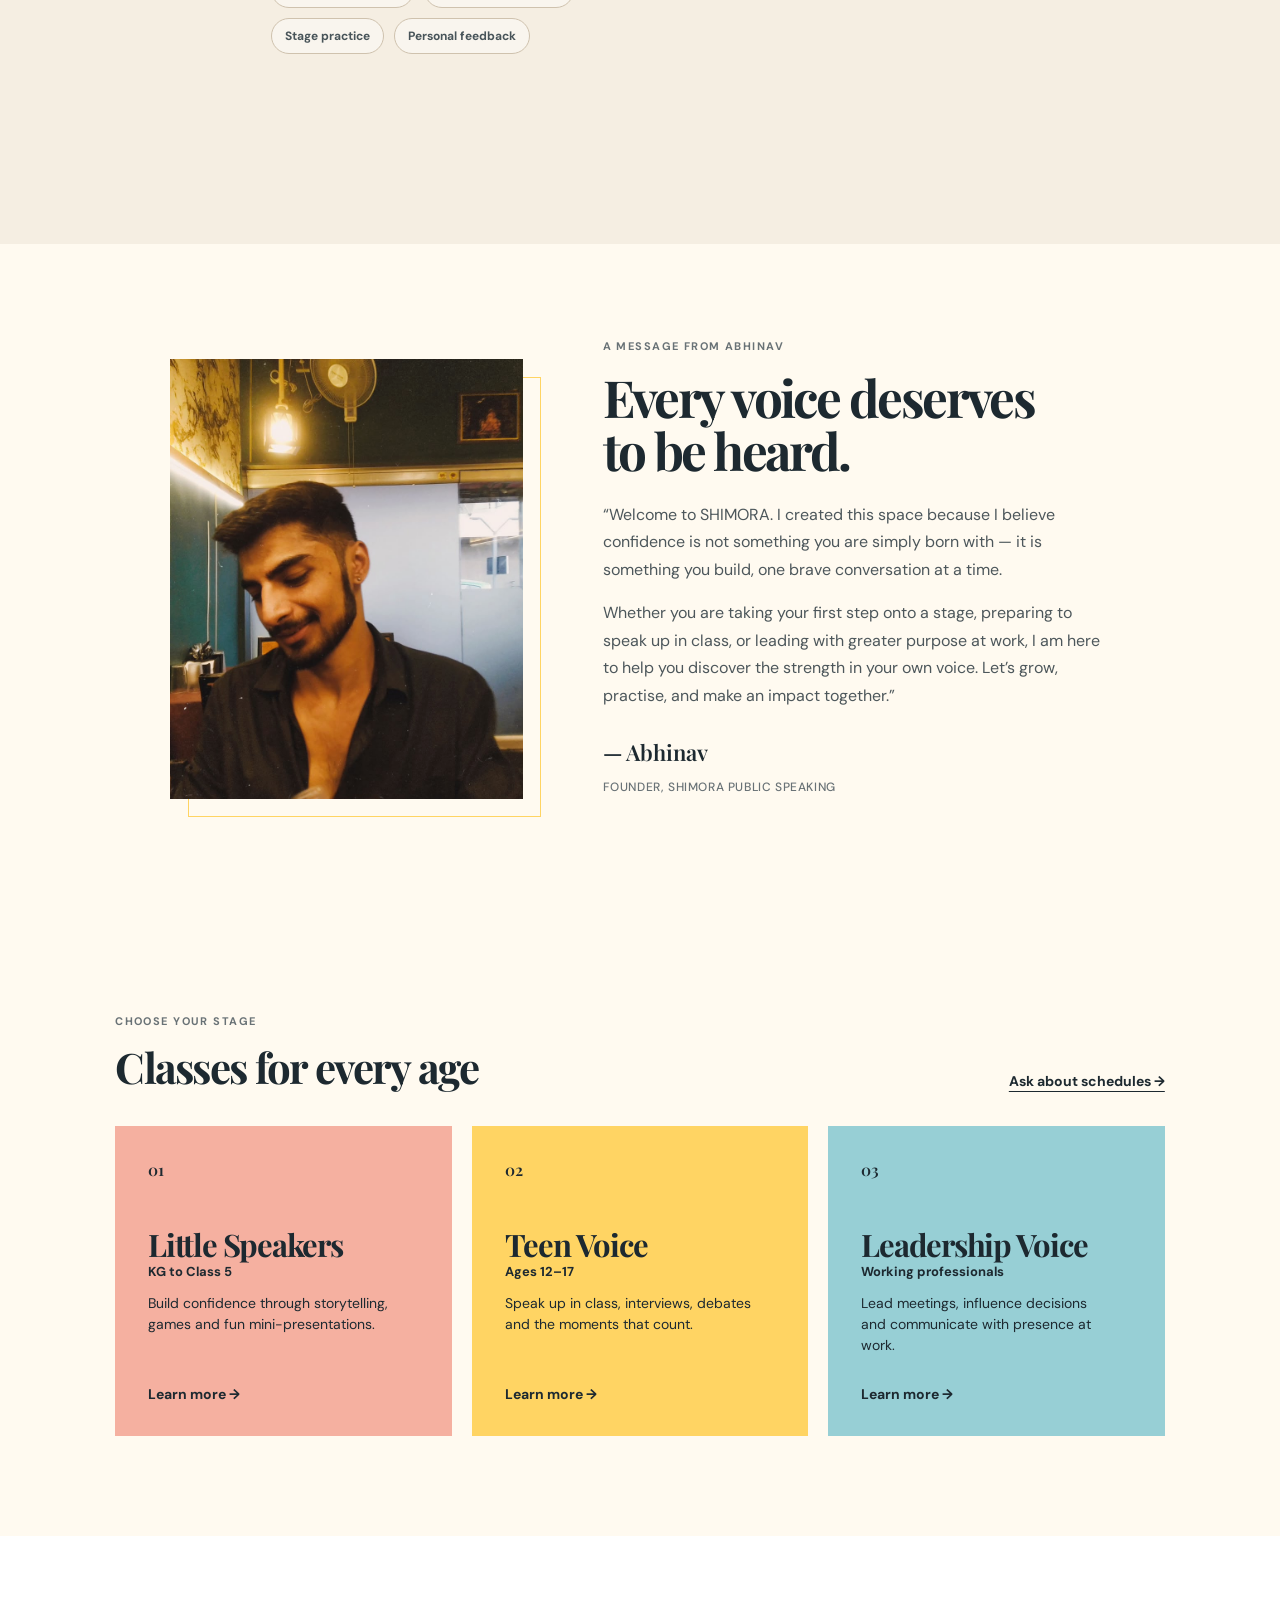
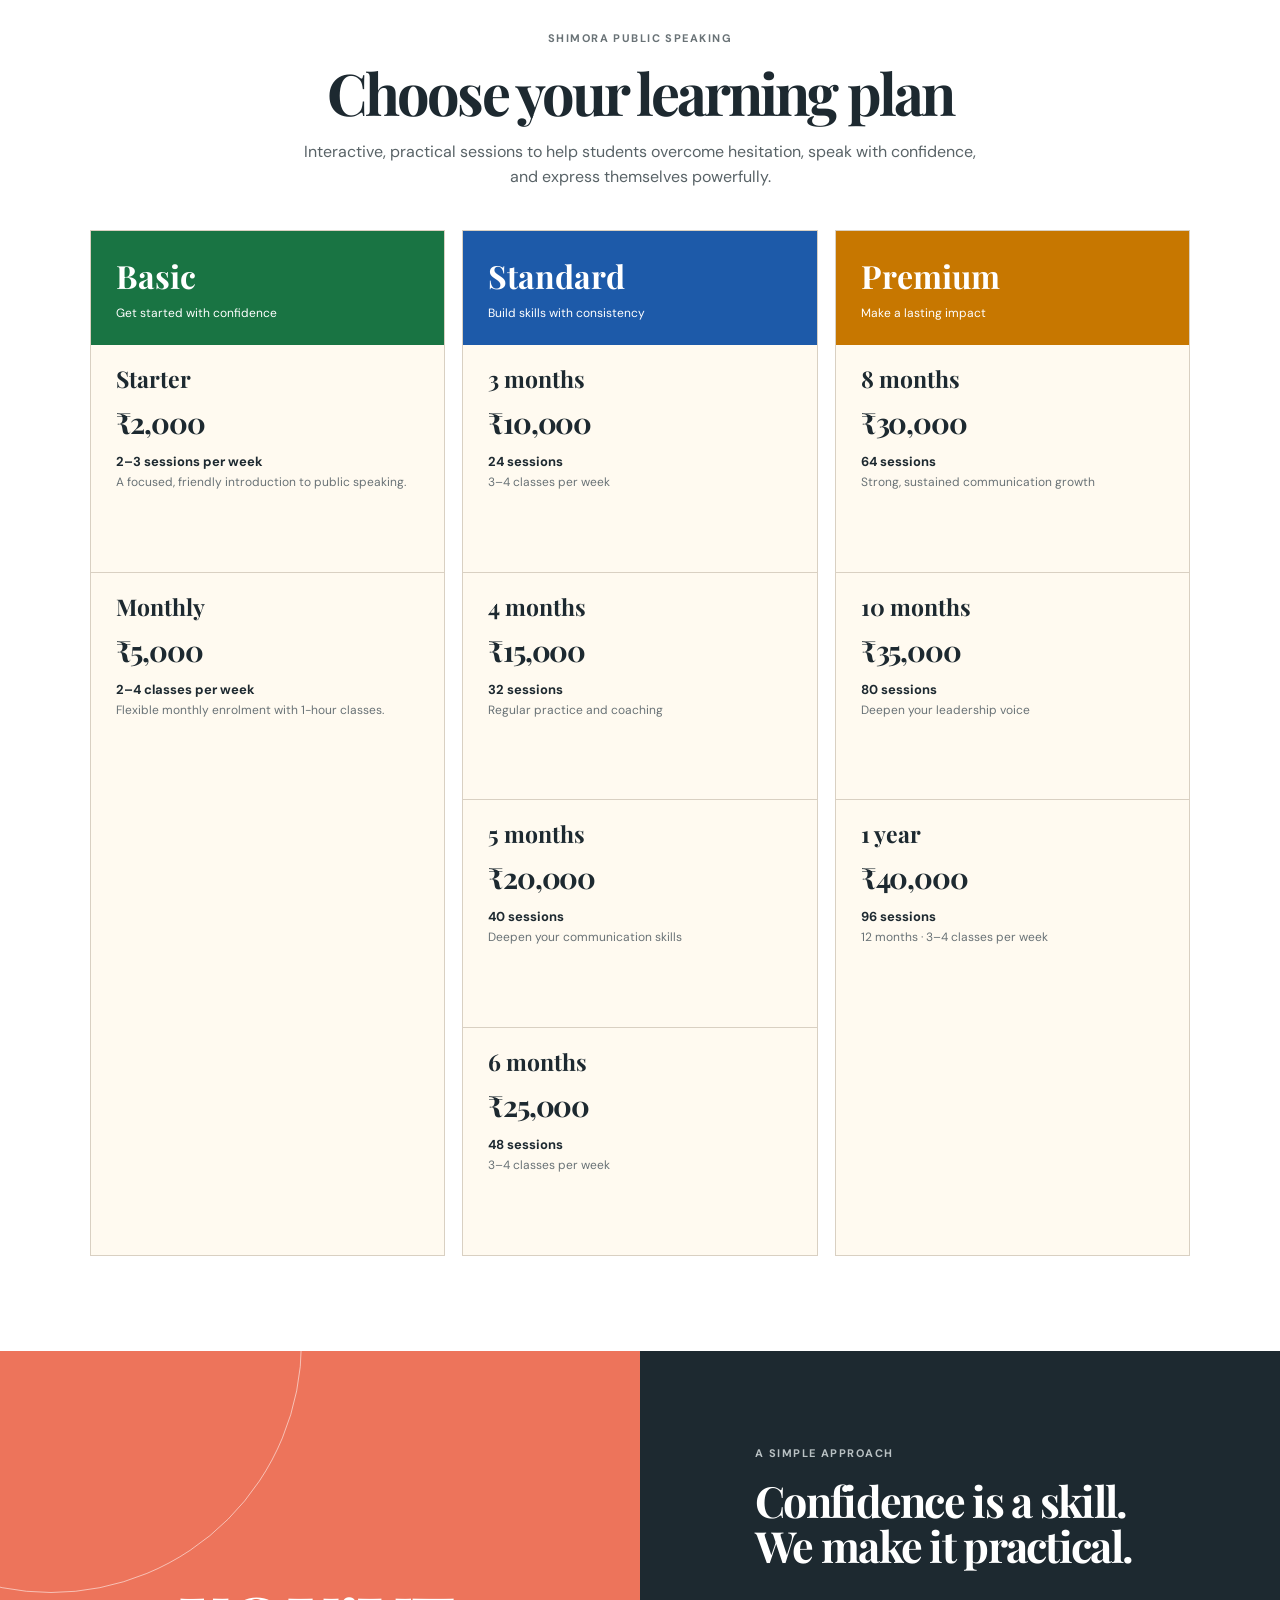
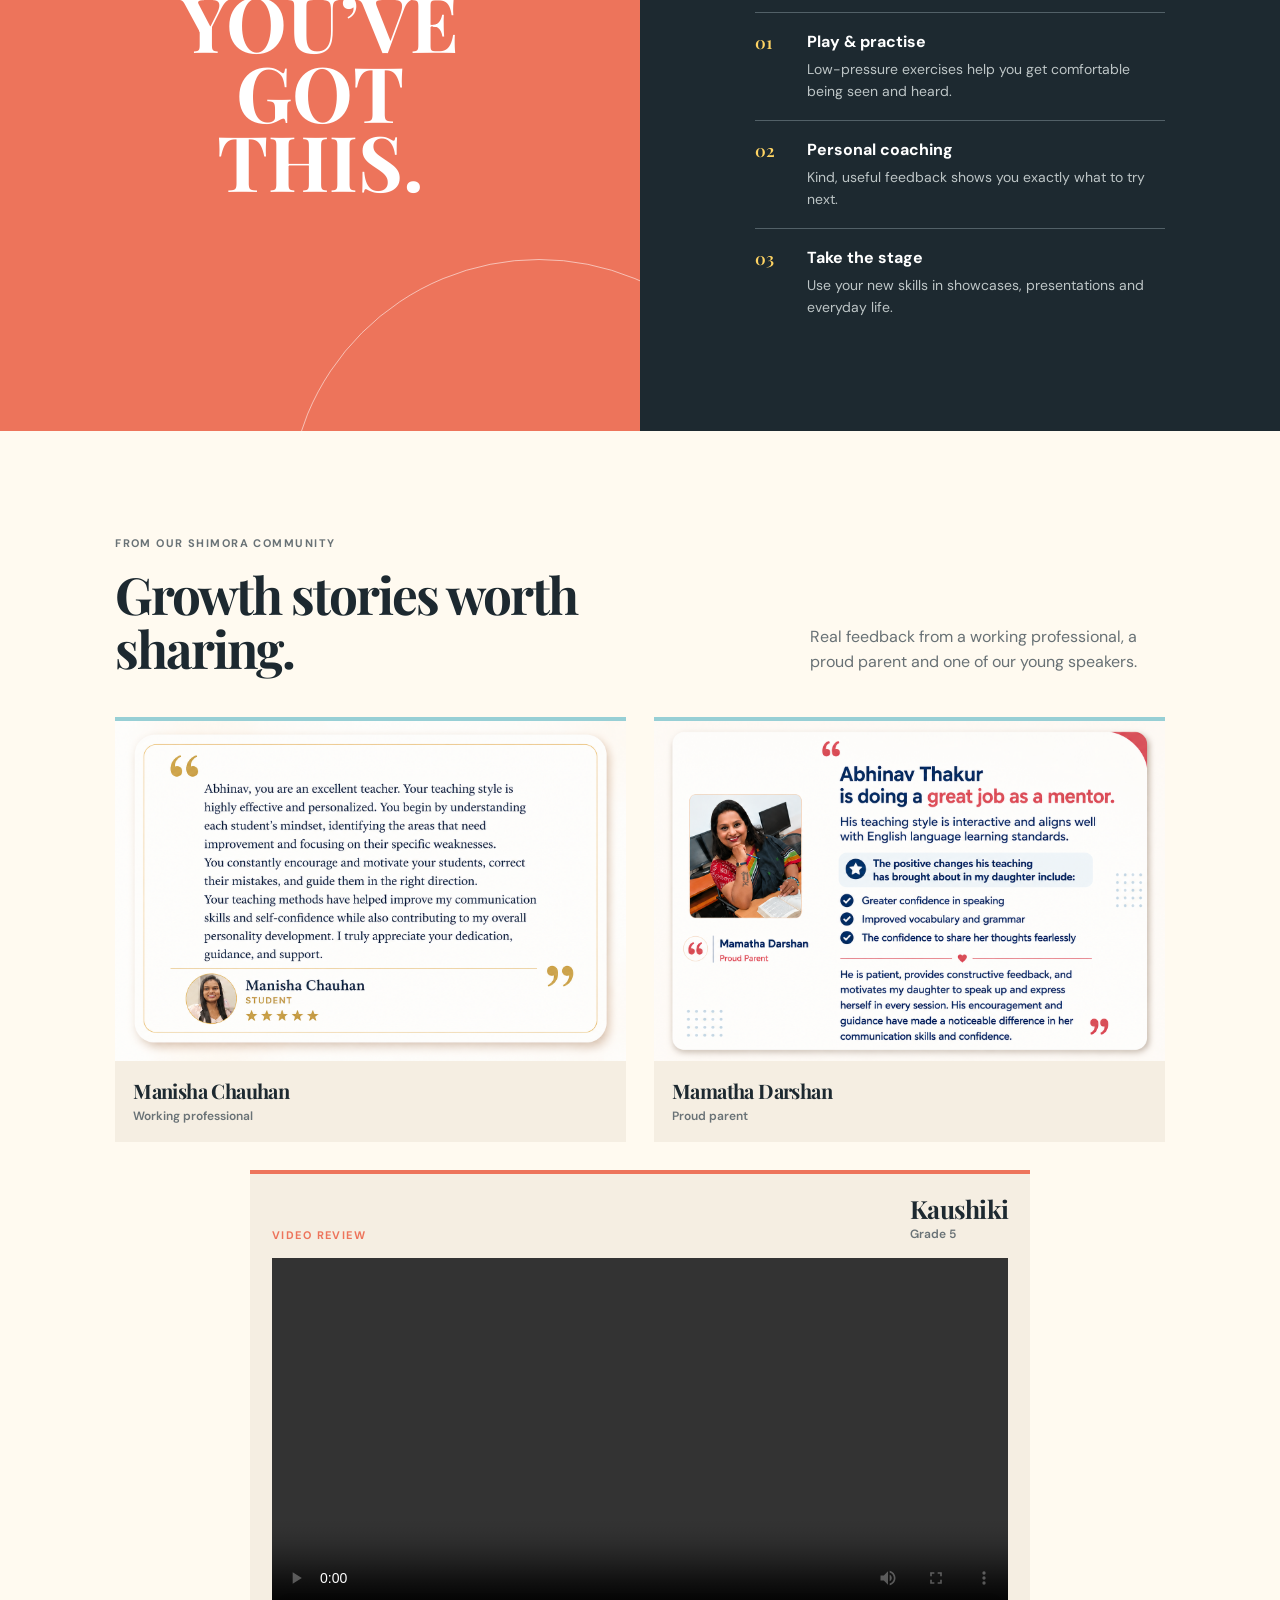
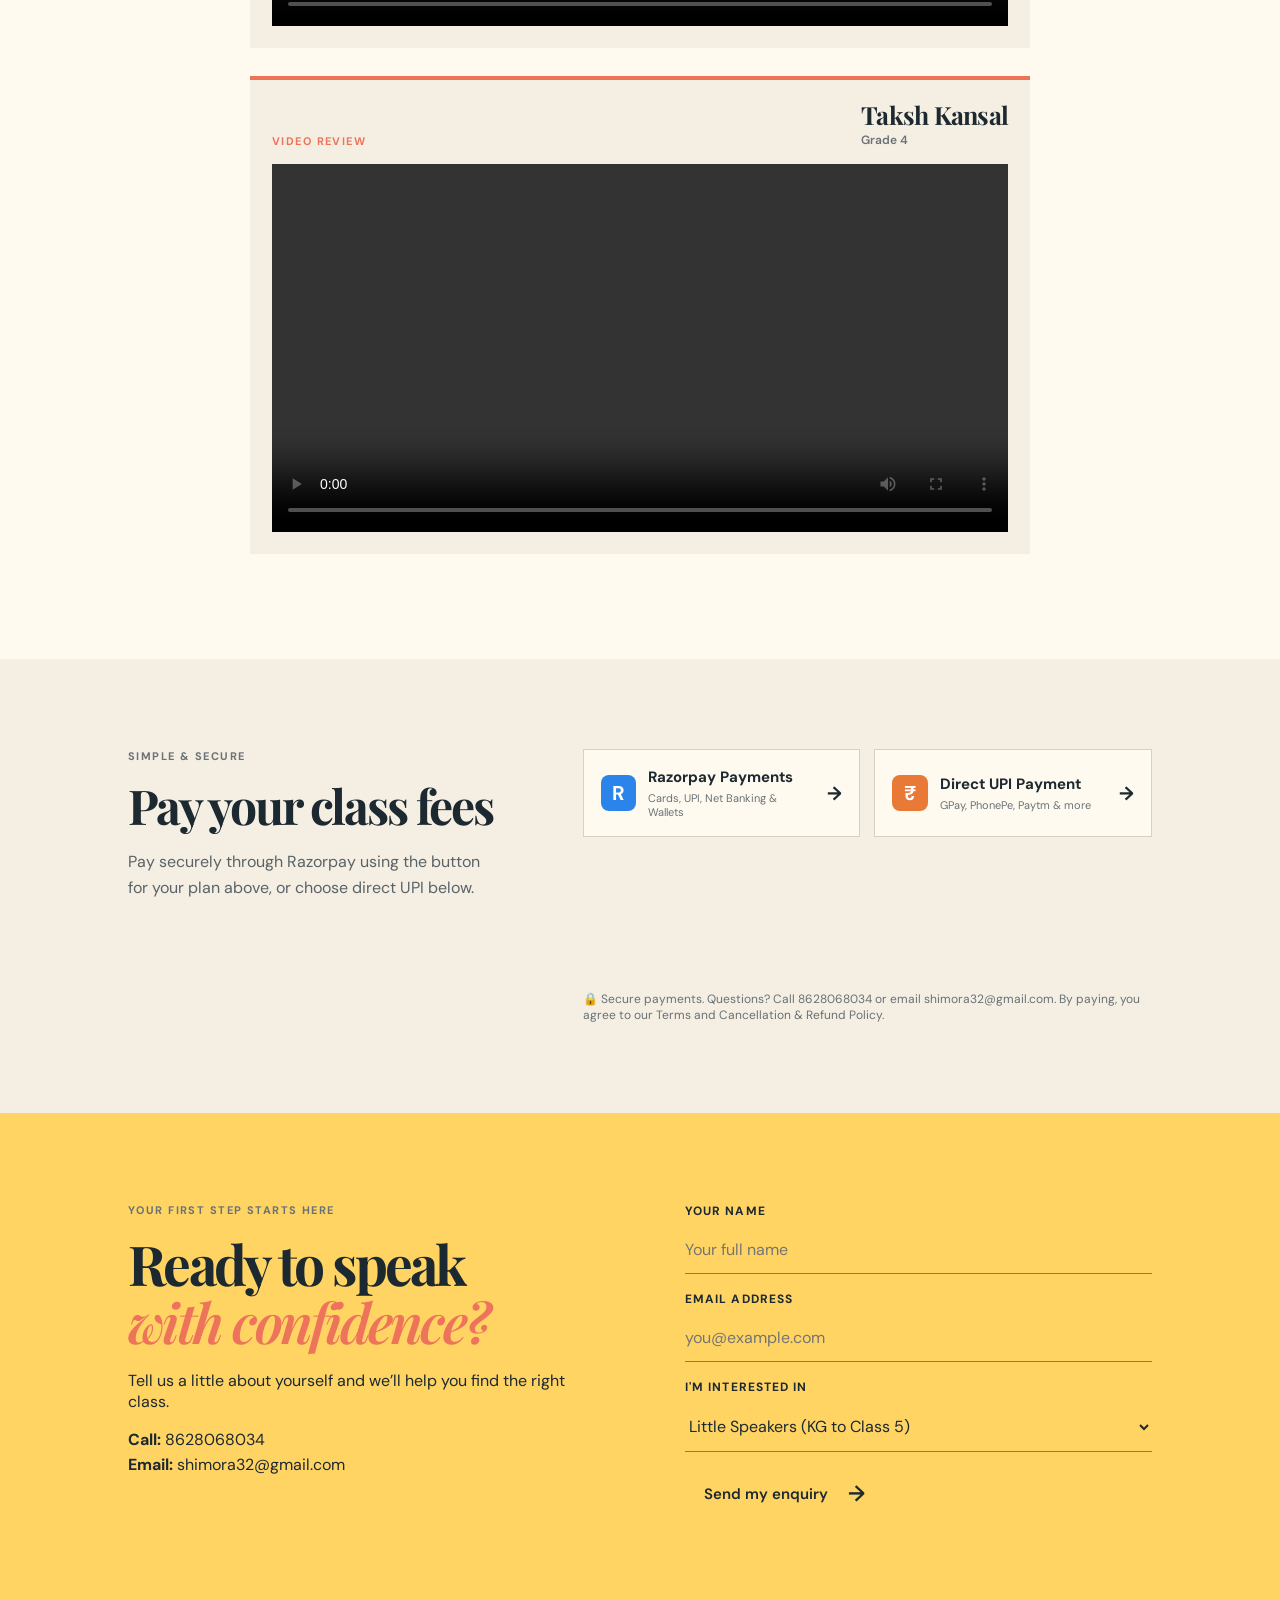
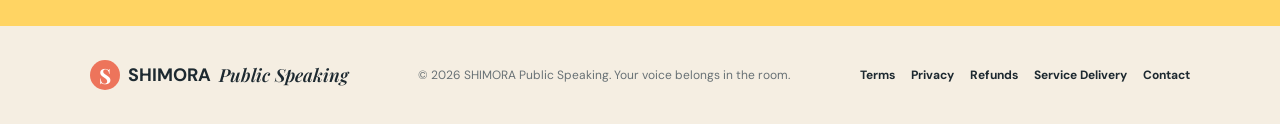
==== commit dbe6ed6c: "Add secure student dashboard" ====
--- a/index.html
+++ b/index.html
@@ -57,7 +57,7 @@
   <header class="site-header">
     <a class="brand" href="#home" aria-label="SHIMORA home"><span class="brand-mark">S</span>SHIMORA <em>Public Speaking</em></a>
     <button class="menu-button" aria-label="Open navigation" aria-expanded="false">☰</button>
-    <nav><a href="#classes">Classes</a><a href="#about">Why us</a><a href="#testimonials">Stories</a><a class="nav-cta" href="#enquire">Book a free call</a></nav>
+    <nav><a href="#classes">Classes</a><a href="#about">Why us</a><a href="#testimonials">Stories</a><a href="student.html">Student dashboard</a><a class="nav-cta" href="#enquire">Book a free call</a></nav>
   </header>
 
 
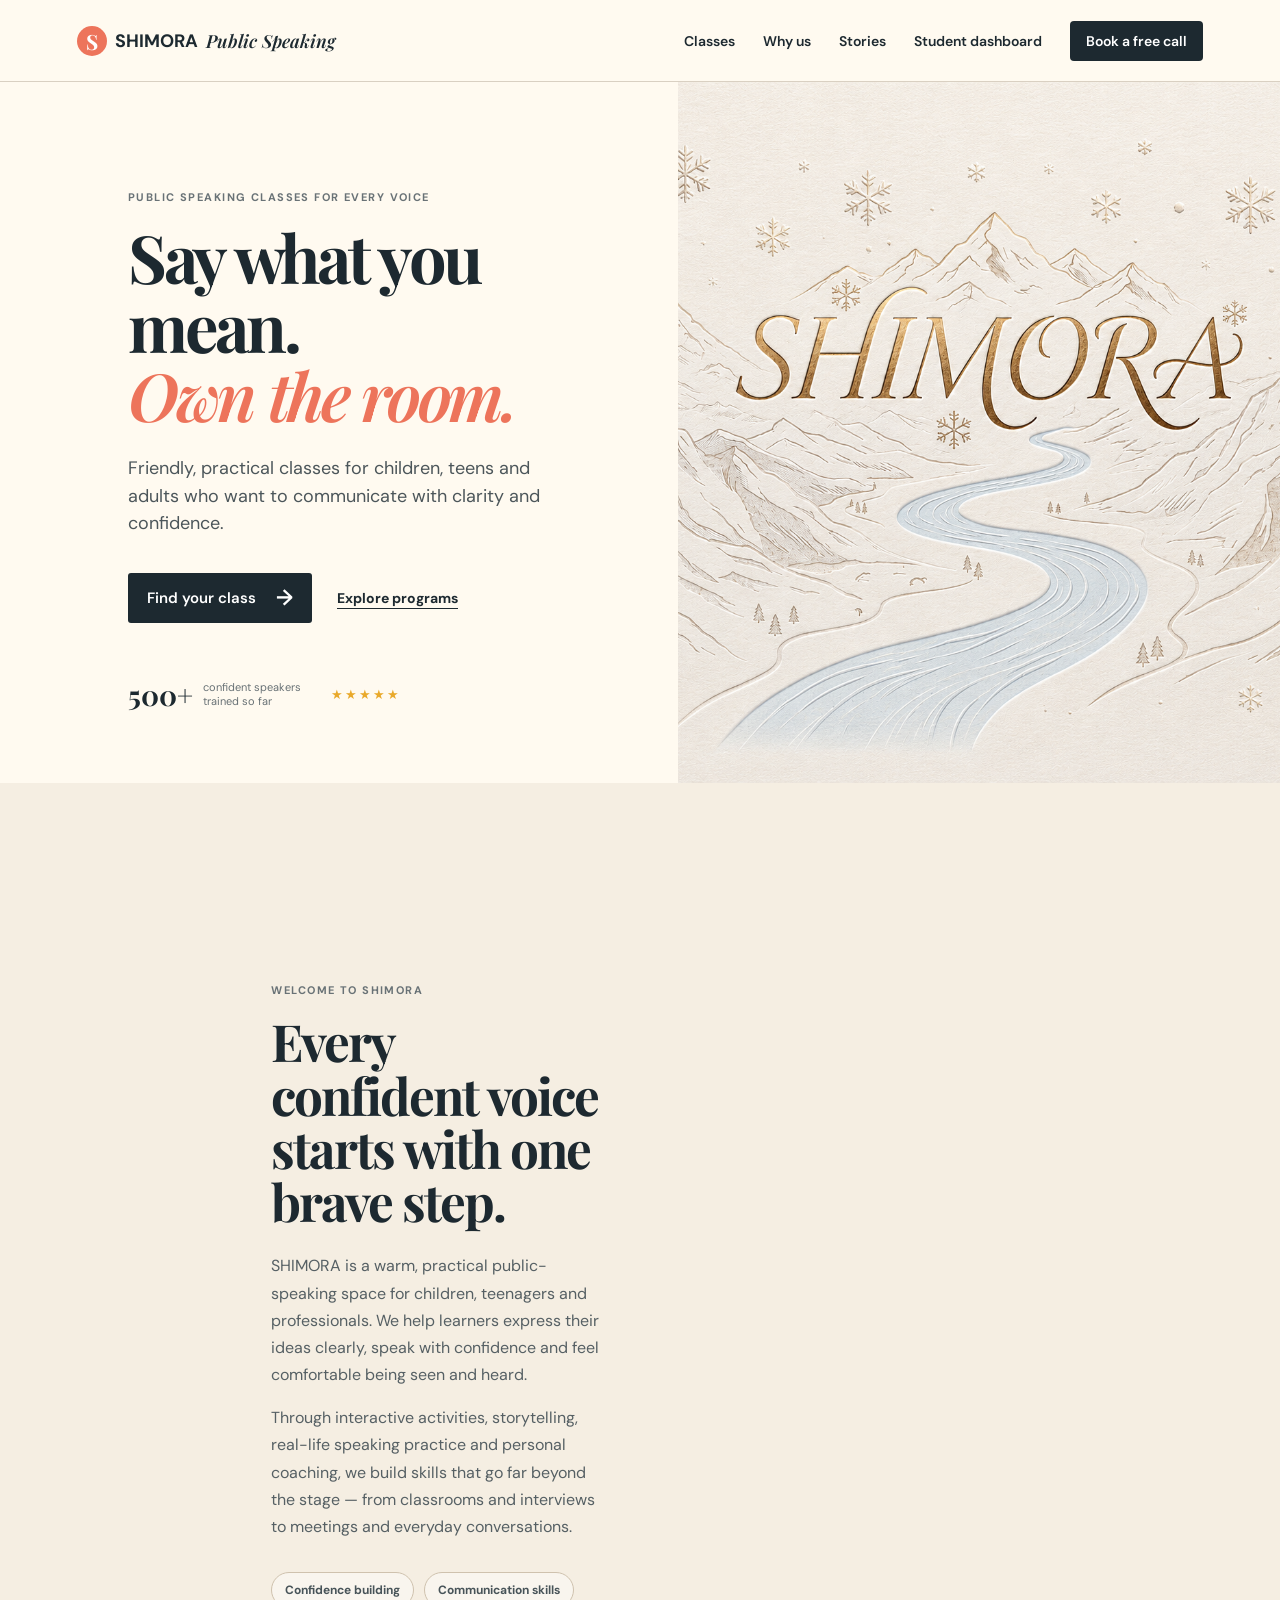
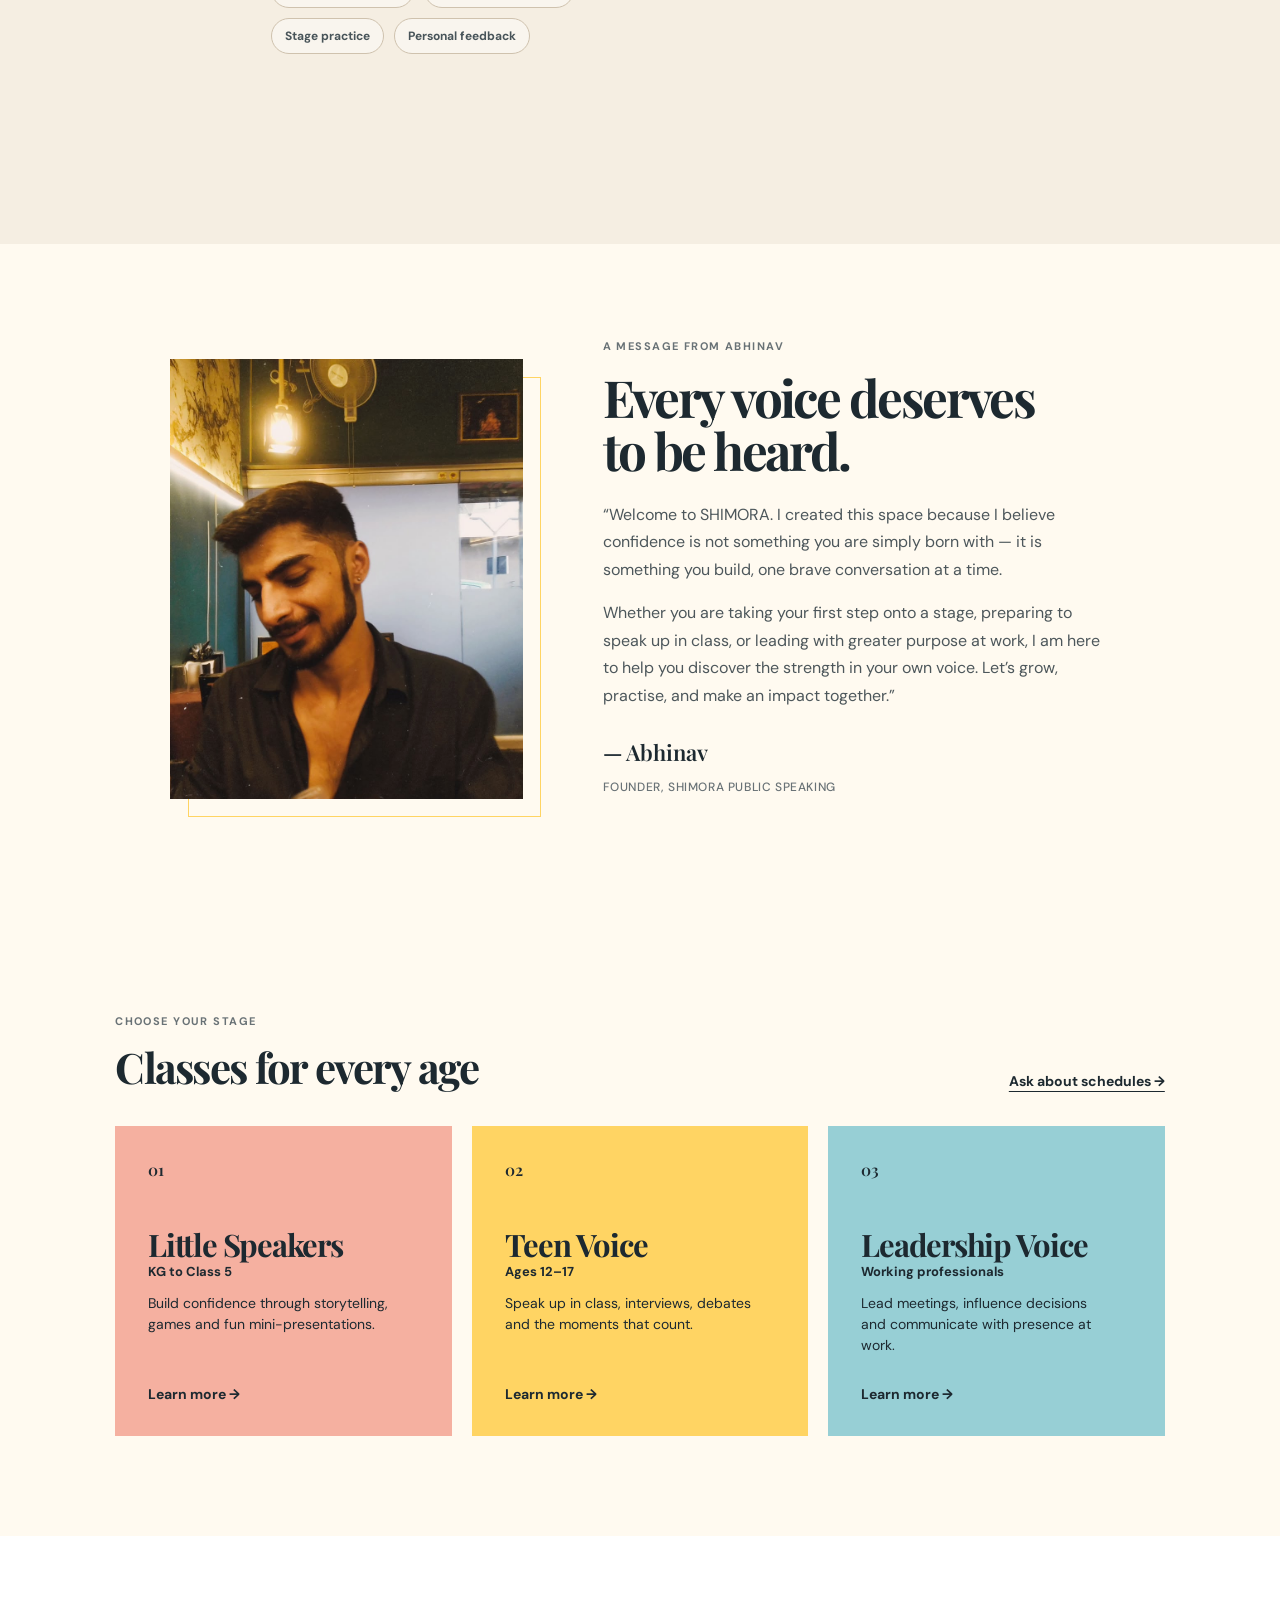
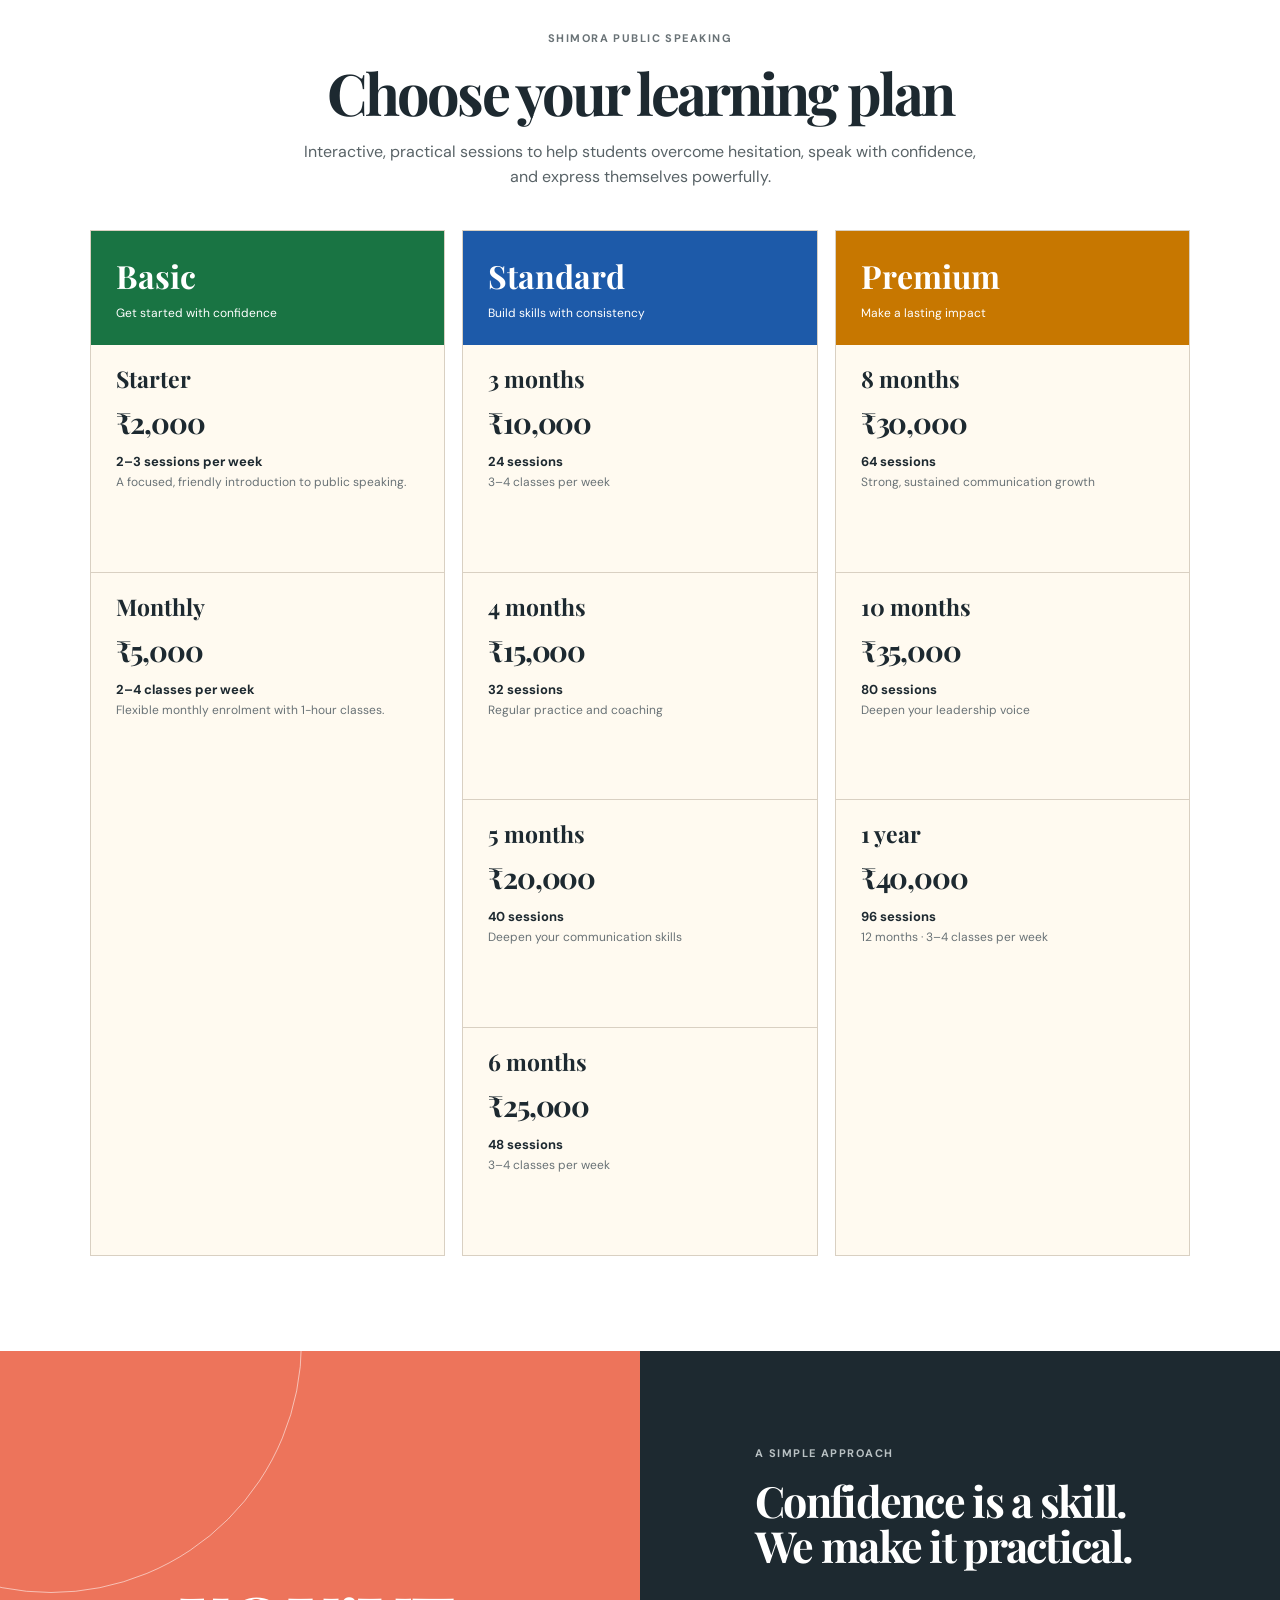
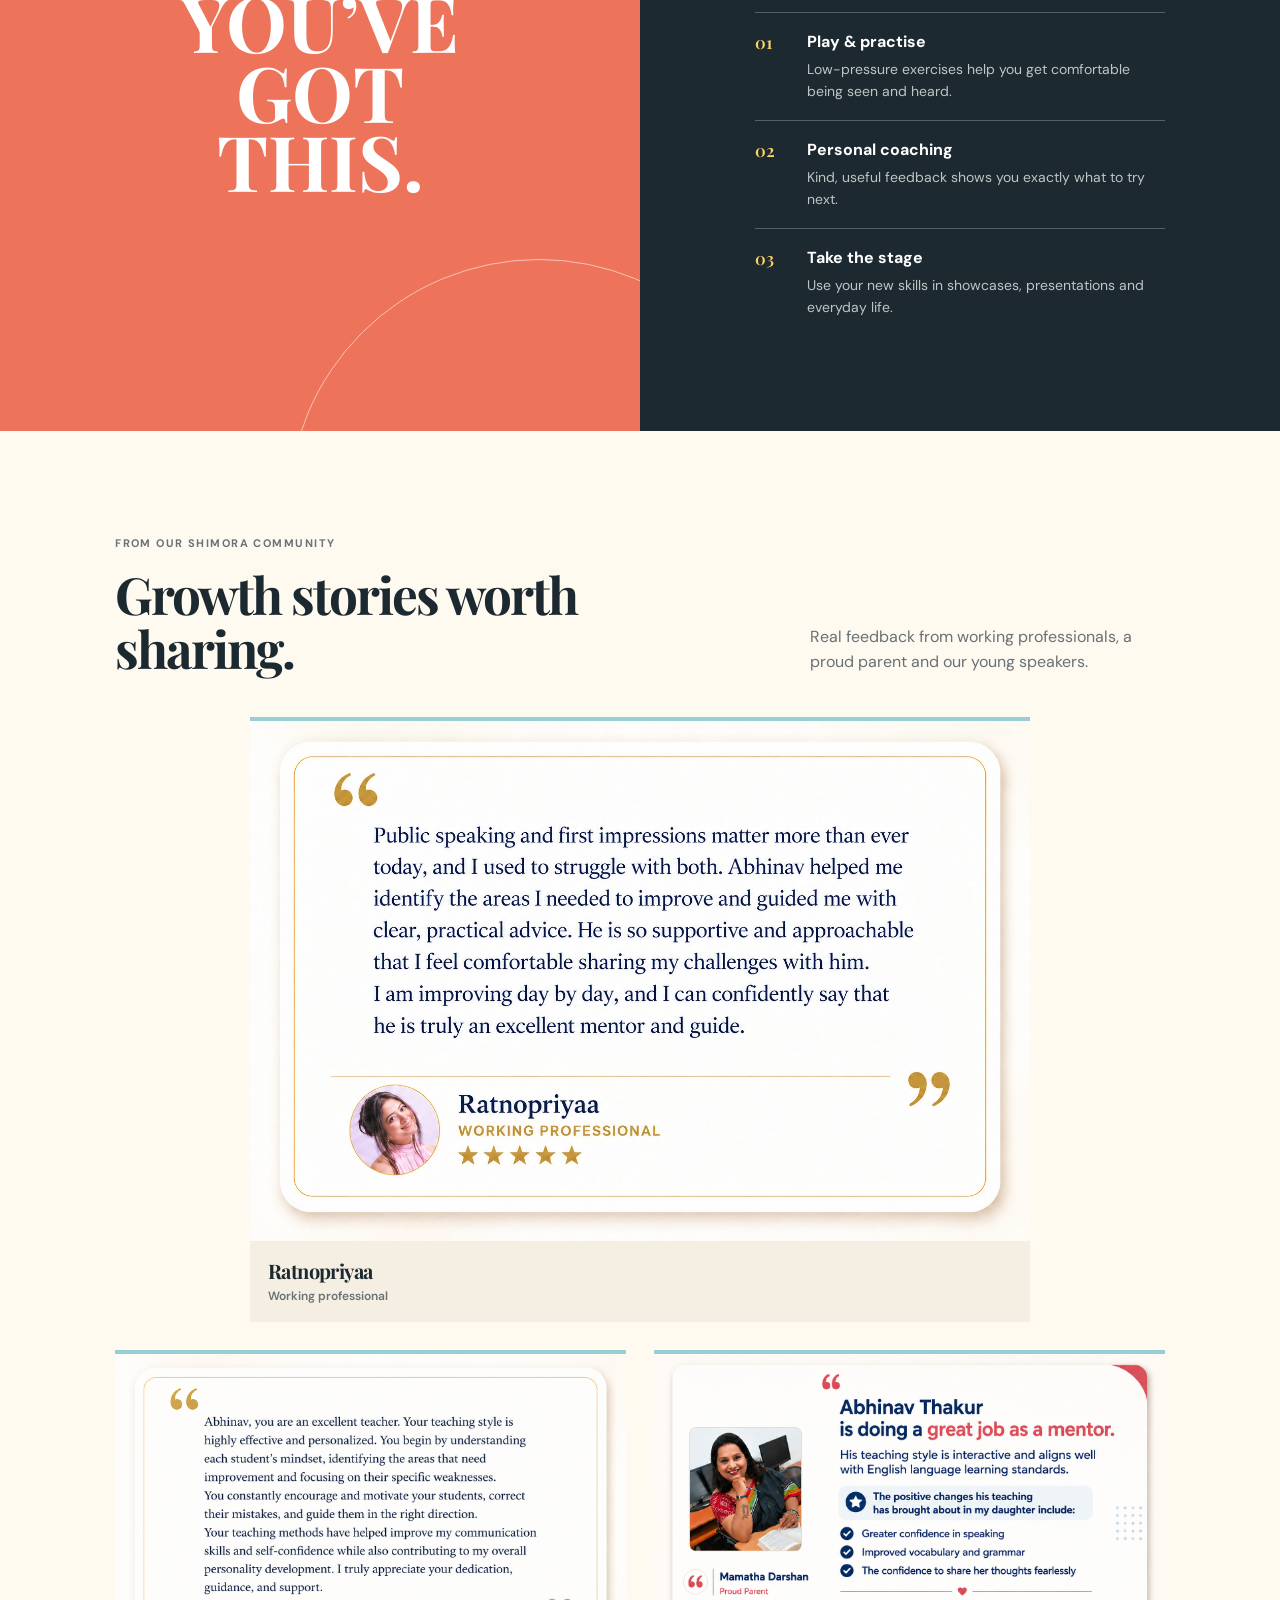
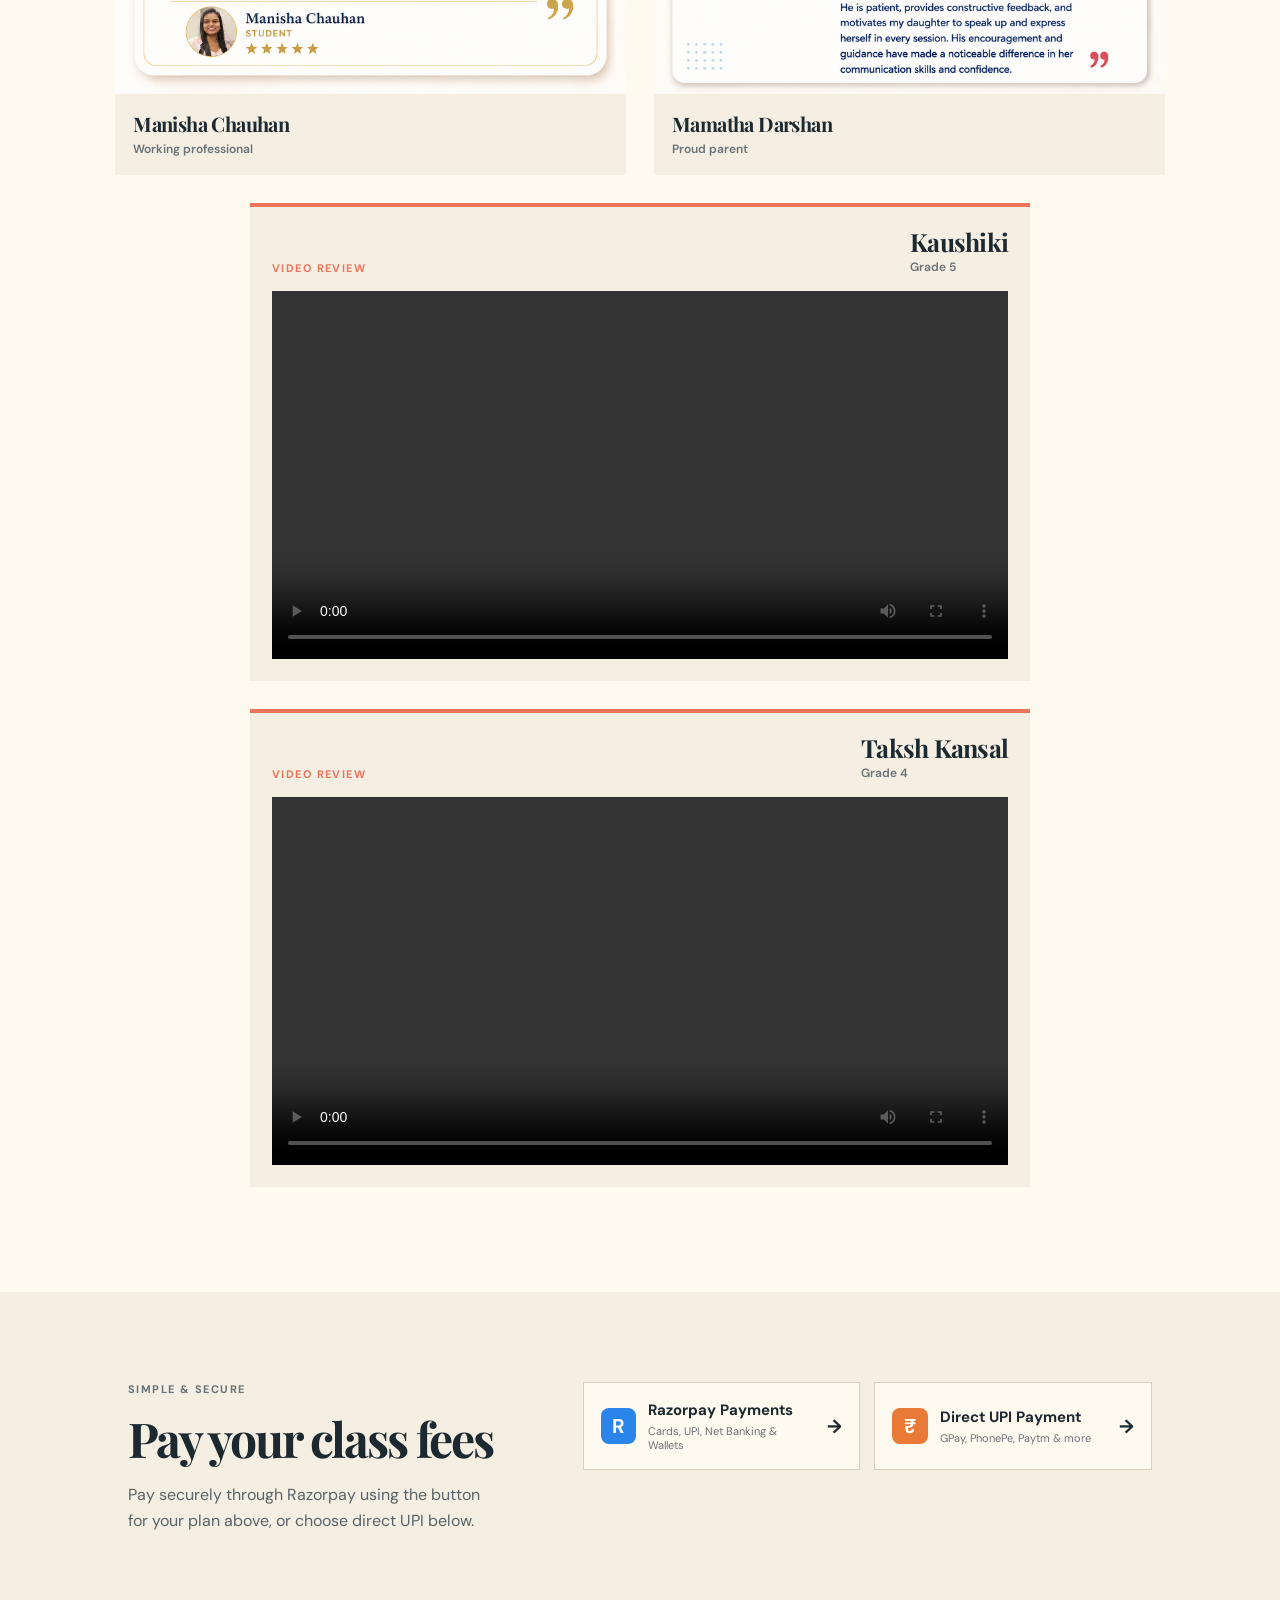
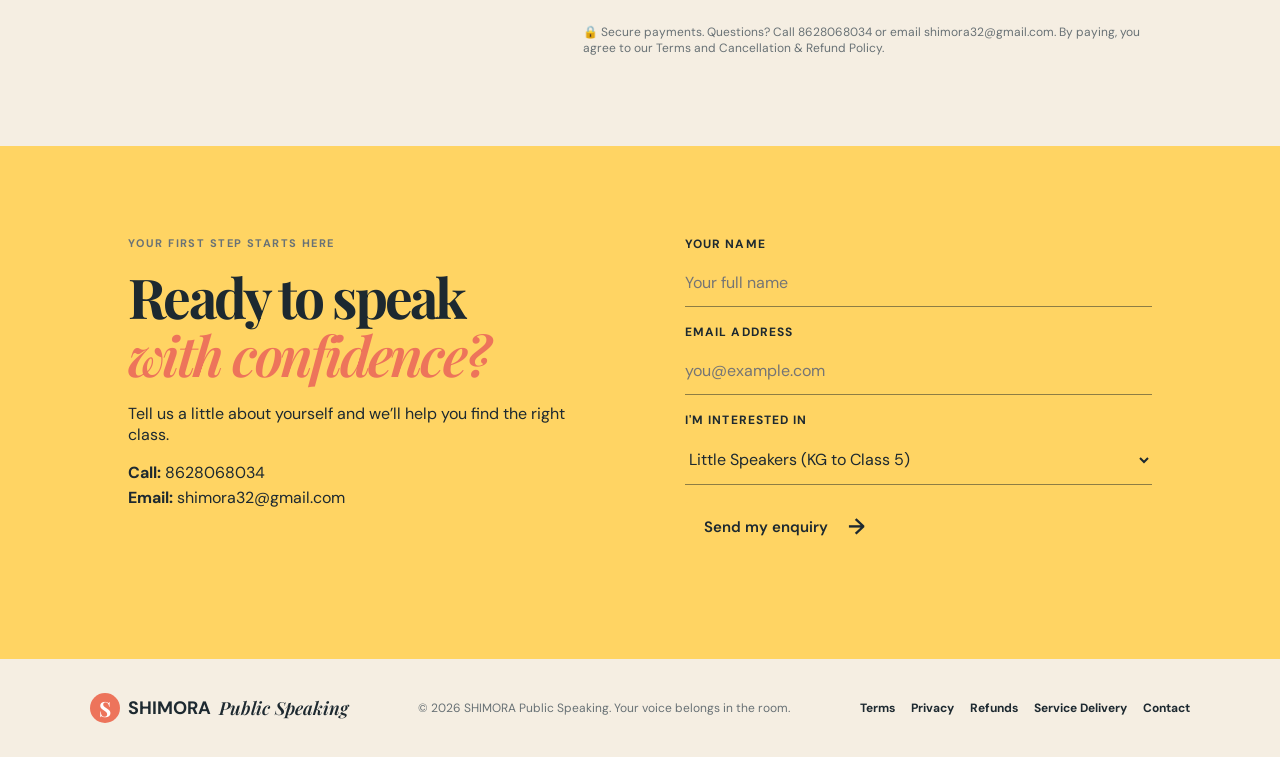
==== commit 23295ef1: "Add Ratnopriyaa review to testimonial gallery" ====
--- a/index.html
+++ b/index.html
@@ -145,7 +145,7 @@
 
 
 
-    <section class="reviews" id="testimonials"><div class="reviews-heading"><div><p class="eyebrow">From our SHIMORA community</p><h2>Growth stories worth sharing.</h2></div><p>Real feedback from a working professional, a proud parent and one of our young speakers.</p></div><div class="review-gallery"><figure class="review-image"><img src="Manisha%20chauhan.png" alt="Review from Manisha Chauhan, Working Professional" loading="lazy"><figcaption>Manisha Chauhan <span>Working professional</span></figcaption></figure><figure class="review-image"><img src="Kaushiki%20mother.png" alt="Review from Mamatha Darshan, proud parent of Kaushiki" loading="lazy"><figcaption>Mamatha Darshan <span>Proud parent</span></figcaption></figure><figure class="student-video-review"><div class="video-review-heading"><p>Video review</p><h3>Kaushiki <span>Grade 5</span></h3></div><video controls preload="metadata" playsinline aria-label="Video review from Kaushiki, Grade 5"><source src="Kaushiki-review.mp4" type="video/mp4">Your browser does not support the video tag.</video></figure><figure class="student-video-review"><div class="video-review-heading"><p>Video review</p><h3>Taksh Kansal <span>Grade 4</span></h3></div><video controls preload="metadata" playsinline aria-label="Video review from Taksh Kansal, Grade 4"><source src="Taksh kansal.mp4" type="video/mp4">Your browser does not support the video tag.</video></figure></div></section>
+    <section class="reviews" id="testimonials"><div class="reviews-heading"><div><p class="eyebrow">From our SHIMORA community</p><h2>Growth stories worth sharing.</h2></div><p>Real feedback from working professionals, a proud parent and our young speakers.</p></div><div class="review-gallery"><figure class="review-image featured-review"><img src="ratnopriyaa-review.jpeg" alt="Ratnopriyaa’s review of Abhinav’s public speaking mentorship, with her portrait and five-star rating" loading="lazy"><figcaption>Ratnopriyaa <span>Working professional</span></figcaption></figure><figure class="review-image"><img src="Manisha%20chauhan.png" alt="Review from Manisha Chauhan, Working Professional" loading="lazy"><figcaption>Manisha Chauhan <span>Working professional</span></figcaption></figure><figure class="review-image"><img src="Kaushiki%20mother.png" alt="Review from Mamatha Darshan, proud parent of Kaushiki" loading="lazy"><figcaption>Mamatha Darshan <span>Proud parent</span></figcaption></figure><figure class="student-video-review"><div class="video-review-heading"><p>Video review</p><h3>Kaushiki <span>Grade 5</span></h3></div><video controls preload="metadata" playsinline aria-label="Video review from Kaushiki, Grade 5"><source src="Kaushiki-review.mp4" type="video/mp4">Your browser does not support the video tag.</video></figure><figure class="student-video-review"><div class="video-review-heading"><p>Video review</p><h3>Taksh Kansal <span>Grade 4</span></h3></div><video controls preload="metadata" playsinline aria-label="Video review from Taksh Kansal, Grade 4"><source src="Taksh kansal.mp4" type="video/mp4">Your browser does not support the video tag.</video></figure></div></section>
 
 
 
--- a/reviews.css
+++ b/reviews.css
@@ -2,5 +2,5 @@
 .shimora-intro-copy{padding:100px 11% 90px 14%}.shimora-intro h2,.reviews h2{font-size:clamp(36px,4vw,55px);letter-spacing:-.04em;margin-bottom:24px}.shimora-intro-copy>p:not(.eyebrow){max-width:600px;color:#566064;line-height:1.7;font-size:16px}.shimora-offerings{display:flex;flex-wrap:wrap;gap:10px;margin-top:32px}.shimora-offerings span{padding:9px 13px;border:1px solid #cfc2ae;border-radius:999px;font-size:12px;font-weight:700;color:#485459;background:rgba(255,255,255,.4)}
 .shimora-visual{position:relative;overflow:hidden;background:#f5eee2}.shimora-visual img{width:100%;height:100%;min-height:560px;display:block;object-fit:cover;object-position:center}
 .reviews{padding:105px 9vw;background:#fffaf0}.reviews-heading{display:flex;justify-content:space-between;gap:50px;align-items:end;margin-bottom:42px}.reviews-heading h2{margin:0}.reviews-heading>p{max-width:355px;margin:0;color:#687175;line-height:1.6}.video-reviews,.message-reviews{display:grid;grid-template-columns:repeat(3,1fr);gap:20px}.video-reviews{margin-bottom:48px}.video-review{margin:0}.video-placeholder{display:grid;place-items:center;align-content:center;gap:10px;aspect-ratio:1.42;background:var(--ink);color:#fff;border-radius:3px;overflow:hidden;position:relative}.video-placeholder:before{content:'';position:absolute;width:170%;height:115%;background:linear-gradient(135deg,transparent 43%,rgba(255,255,255,.08) 43% 50%,transparent 50%);transform:rotate(-11deg)}.video-placeholder>*{position:relative;z-index:1}.video-placeholder p{margin:0;font-size:13px;font-weight:700}.play-icon{display:grid;place-items:center;width:47px;height:47px;padding-left:3px;border-radius:50%;color:var(--ink);background:var(--yellow);font-size:17px}.video-review h3{margin:16px 0 4px;font-size:22px;letter-spacing:-.03em}.video-review small{color:#697276;font-size:12px}.message-review{min-height:260px;padding:29px;background:#f5eee2;border-top:4px solid var(--blue);display:flex;flex-direction:column}.message-review.featured{background:#f5b0a0;border-color:var(--coral)}.quote-mark{font:700 53px/.65 'Playfair Display',serif;color:var(--coral)}.message-review p{margin:18px 0 24px;font:600 20px/1.35 'Playfair Display',serif;letter-spacing:-.02em}.message-review footer{display:flex;flex-direction:column;align-items:start;gap:2px;margin-top:auto;padding:0;background:transparent;font-size:12px}.message-review footer span{color:#697276}
-.review-gallery{display:grid;grid-template-columns:repeat(2,minmax(0,1fr));gap:28px;max-width:1100px;margin:0 auto}.review-image,.student-video-review{margin:0;background:#f5eee2;border-top:4px solid var(--blue)}.review-image{overflow:hidden}.review-image img{display:block;width:100%;height:auto}.review-image figcaption{padding:16px 18px 18px;font:700 20px 'Playfair Display',serif;letter-spacing:-.03em}.review-image figcaption span,.video-review-heading h3 span{display:block;margin-top:4px;color:#697276;font:600 12px 'DM Sans',sans-serif;letter-spacing:0}.student-video-review{grid-column:1/-1;justify-self:center;width:min(100%,780px);padding:22px;border-color:var(--coral)}.video-review-heading{display:flex;justify-content:space-between;align-items:end;gap:20px;margin:0 0 16px}.video-review-heading p{margin:0;color:var(--coral);font-size:11px;font-weight:700;letter-spacing:.13em;text-transform:uppercase}.video-review-heading h3{margin:0;font-size:25px;letter-spacing:-.03em}.student-video-review video{display:block;width:100%;max-height:620px;background:var(--ink)}
-@media(max-width:750px){.shimora-intro{grid-template-columns:1fr}.shimora-intro-copy{padding:72px 9vw}.shimora-visual{min-height:350px}.shimora-visual img{min-height:350px}.reviews{padding:72px 6vw}.reviews-heading{display:block}.reviews-heading>p{margin-top:18px}.video-reviews,.message-reviews,.review-gallery{grid-template-columns:1fr}.video-reviews{margin-bottom:28px}.message-review{min-height:220px}.student-video-review{grid-column:auto;padding:16px}.video-review-heading{align-items:start;flex-direction:column;gap:6px}}
+.review-gallery{display:grid;grid-template-columns:repeat(2,minmax(0,1fr));gap:28px;max-width:1100px;margin:0 auto}.review-image,.student-video-review{margin:0;background:#f5eee2;border-top:4px solid var(--blue)}.review-image{overflow:hidden}.featured-review{grid-column:1/-1;justify-self:center;width:min(100%,780px)}.review-image img{display:block;width:100%;height:auto}.review-image figcaption{padding:16px 18px 18px;font:700 20px 'Playfair Display',serif;letter-spacing:-.03em}.review-image figcaption span,.video-review-heading h3 span{display:block;margin-top:4px;color:#697276;font:600 12px 'DM Sans',sans-serif;letter-spacing:0}.student-video-review{grid-column:1/-1;justify-self:center;width:min(100%,780px);padding:22px;border-color:var(--coral)}.video-review-heading{display:flex;justify-content:space-between;align-items:end;gap:20px;margin:0 0 16px}.video-review-heading p{margin:0;color:var(--coral);font-size:11px;font-weight:700;letter-spacing:.13em;text-transform:uppercase}.video-review-heading h3{margin:0;font-size:25px;letter-spacing:-.03em}.student-video-review video{display:block;width:100%;max-height:620px;background:var(--ink)}
+@media(max-width:750px){.shimora-intro{grid-template-columns:1fr}.shimora-intro-copy{padding:72px 9vw}.shimora-visual{min-height:350px}.shimora-visual img{min-height:350px}.reviews{padding:72px 6vw}.reviews-heading{display:block}.reviews-heading>p{margin-top:18px}.video-reviews,.message-reviews,.review-gallery{grid-template-columns:1fr}.video-reviews{margin-bottom:28px}.message-review{min-height:220px}.featured-review{grid-column:auto}.student-video-review{grid-column:auto;padding:16px}.video-review-heading{align-items:start;flex-direction:column;gap:6px}}
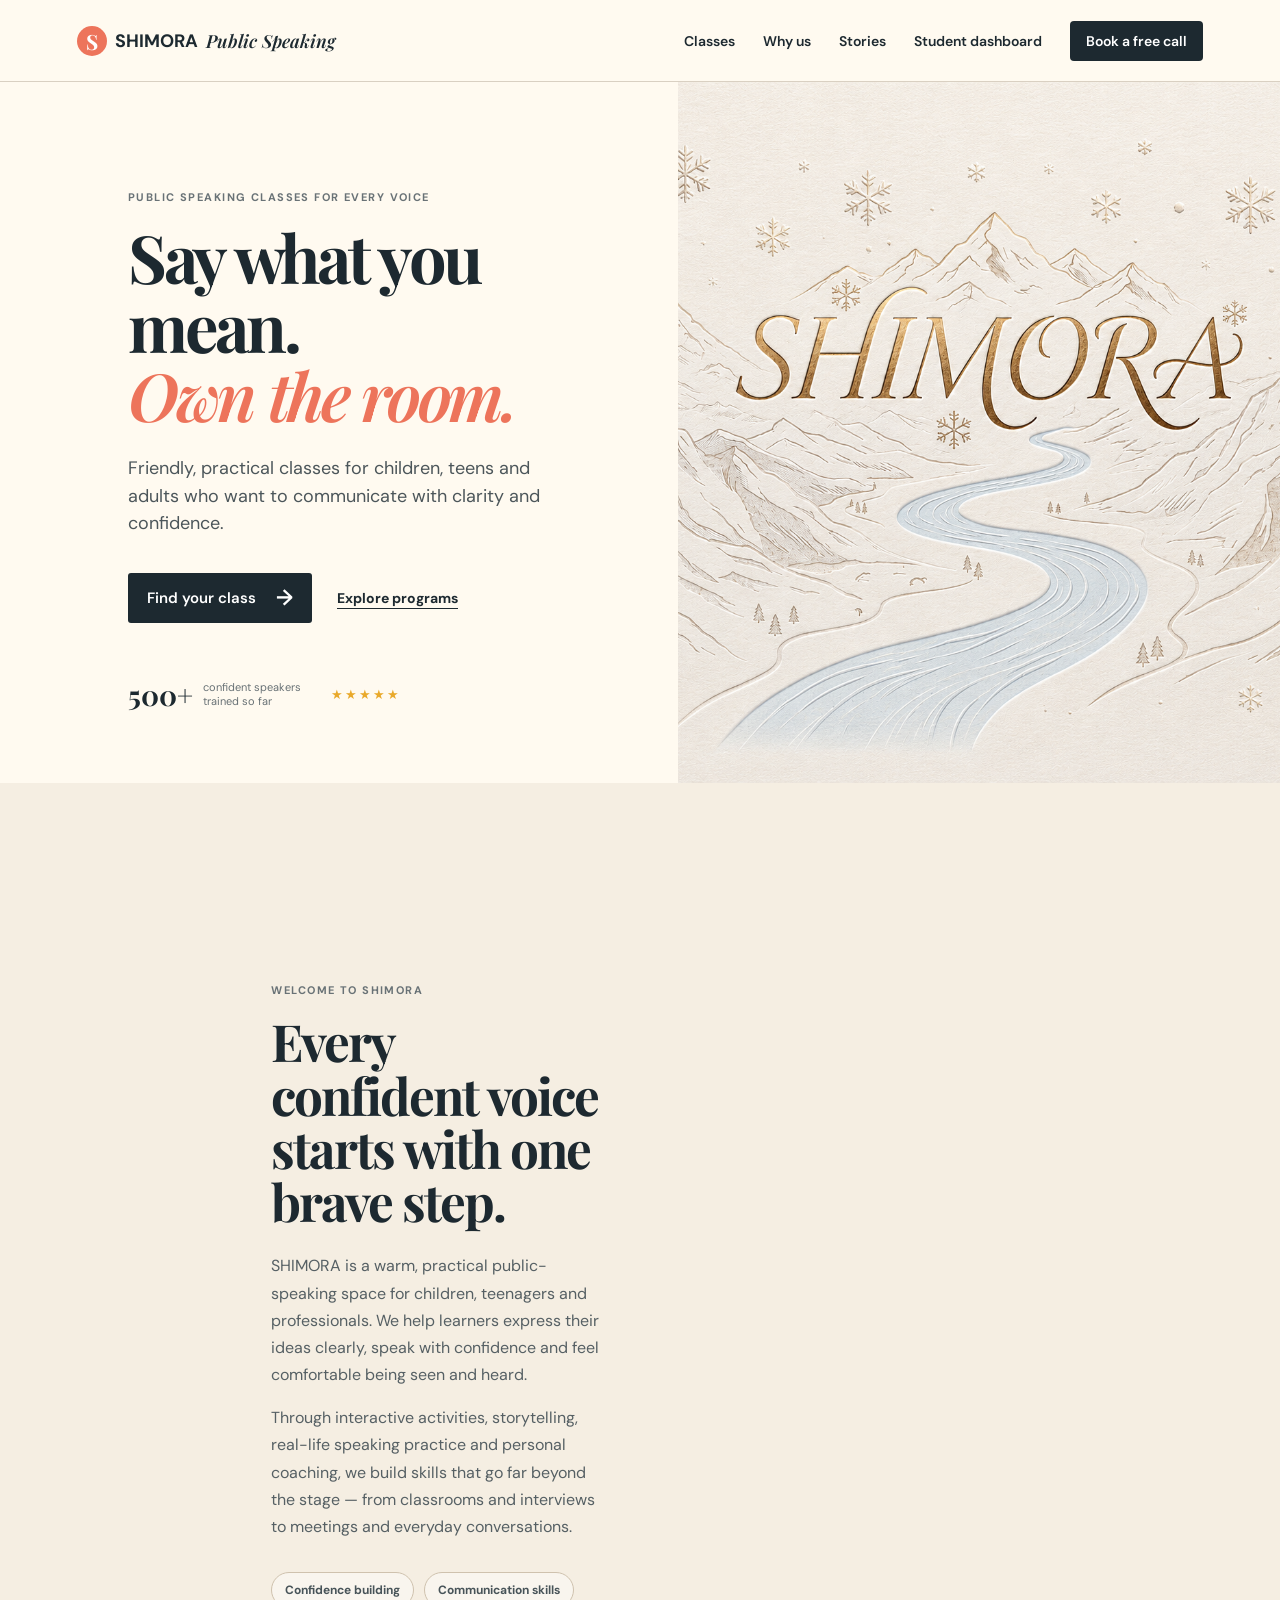
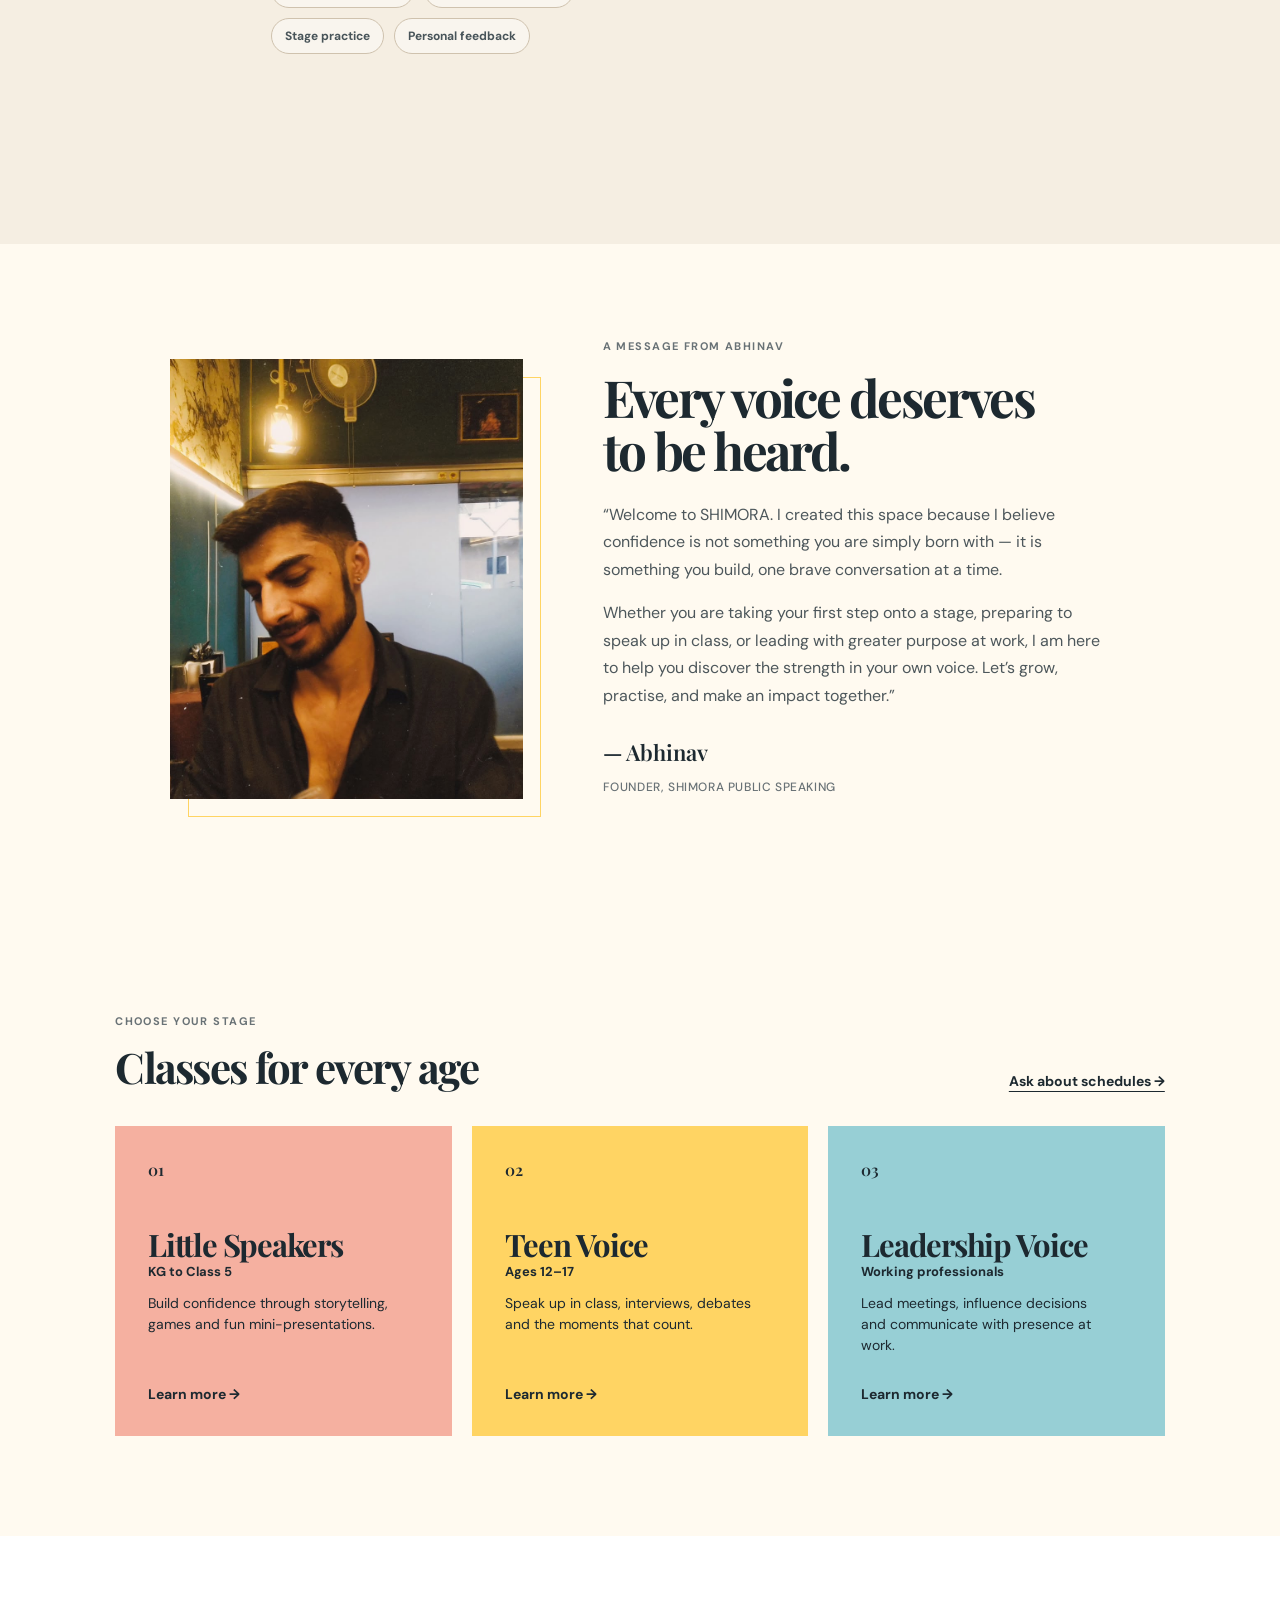
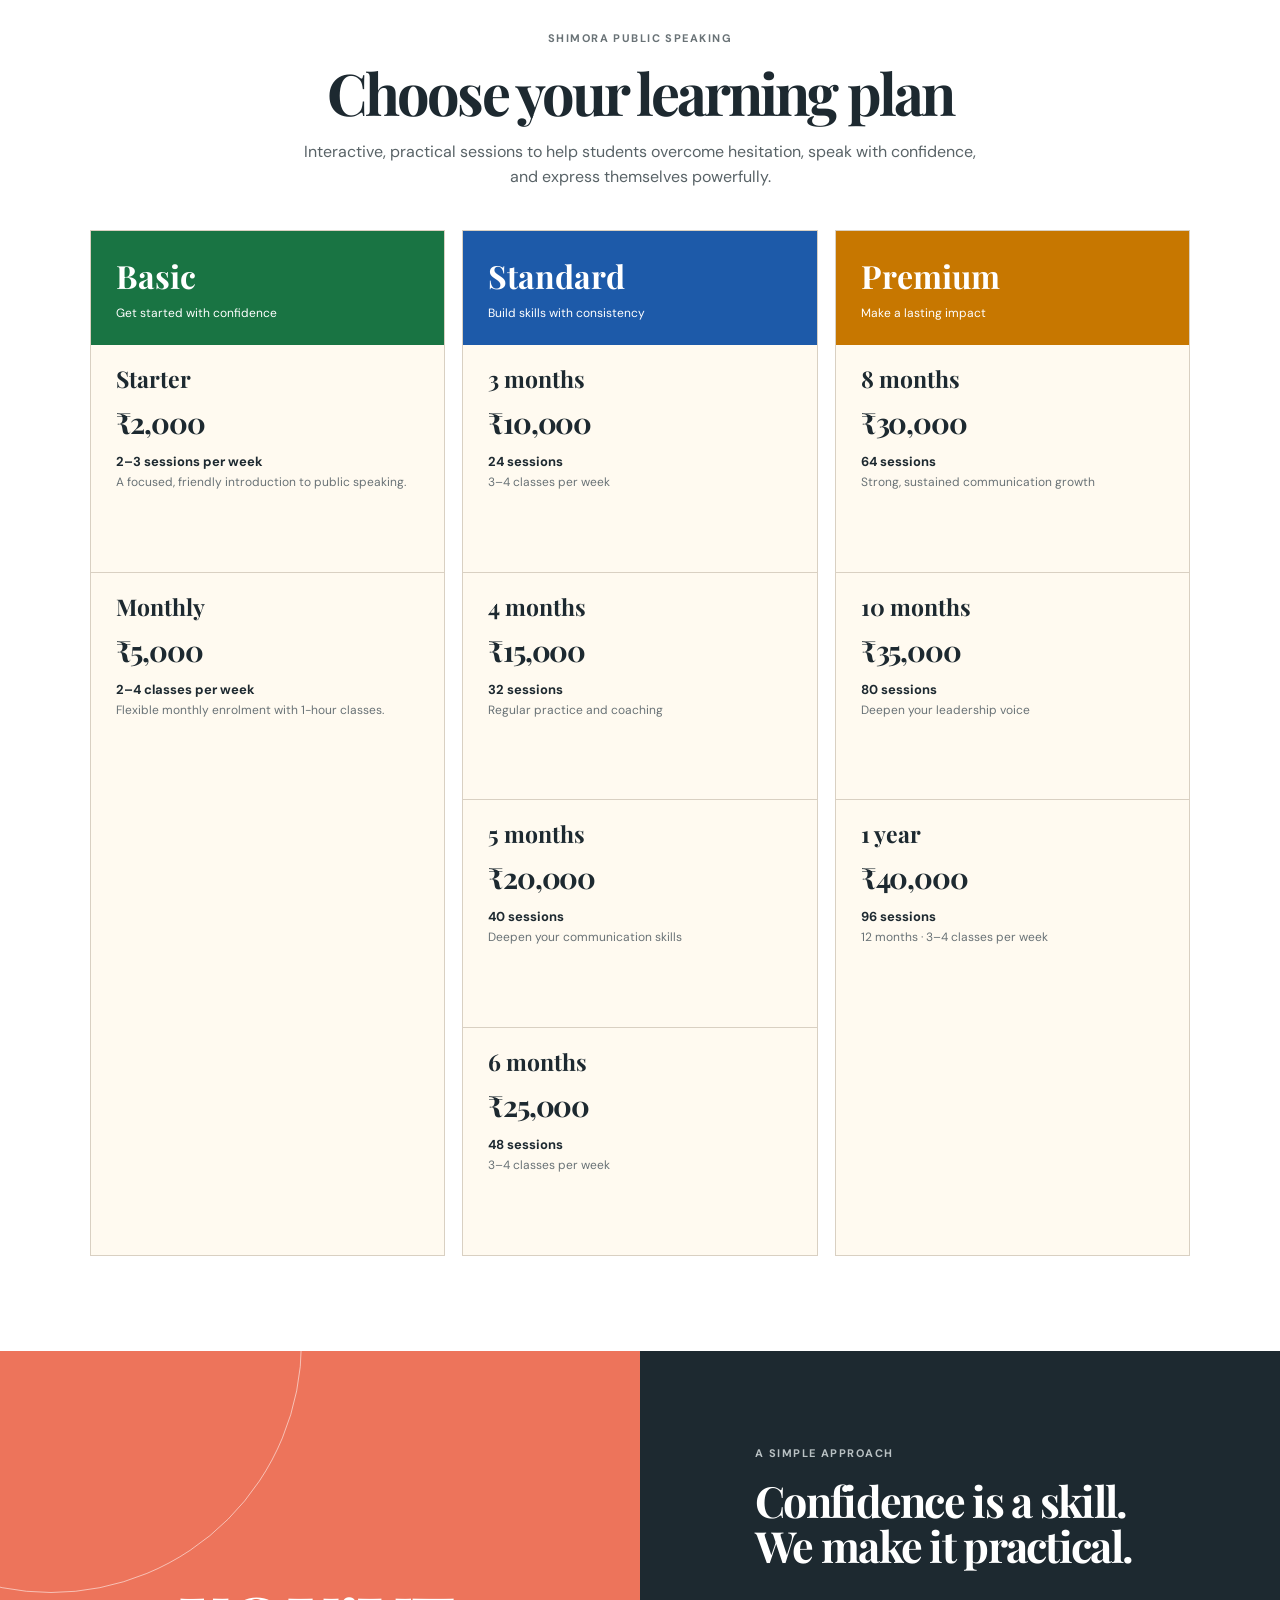
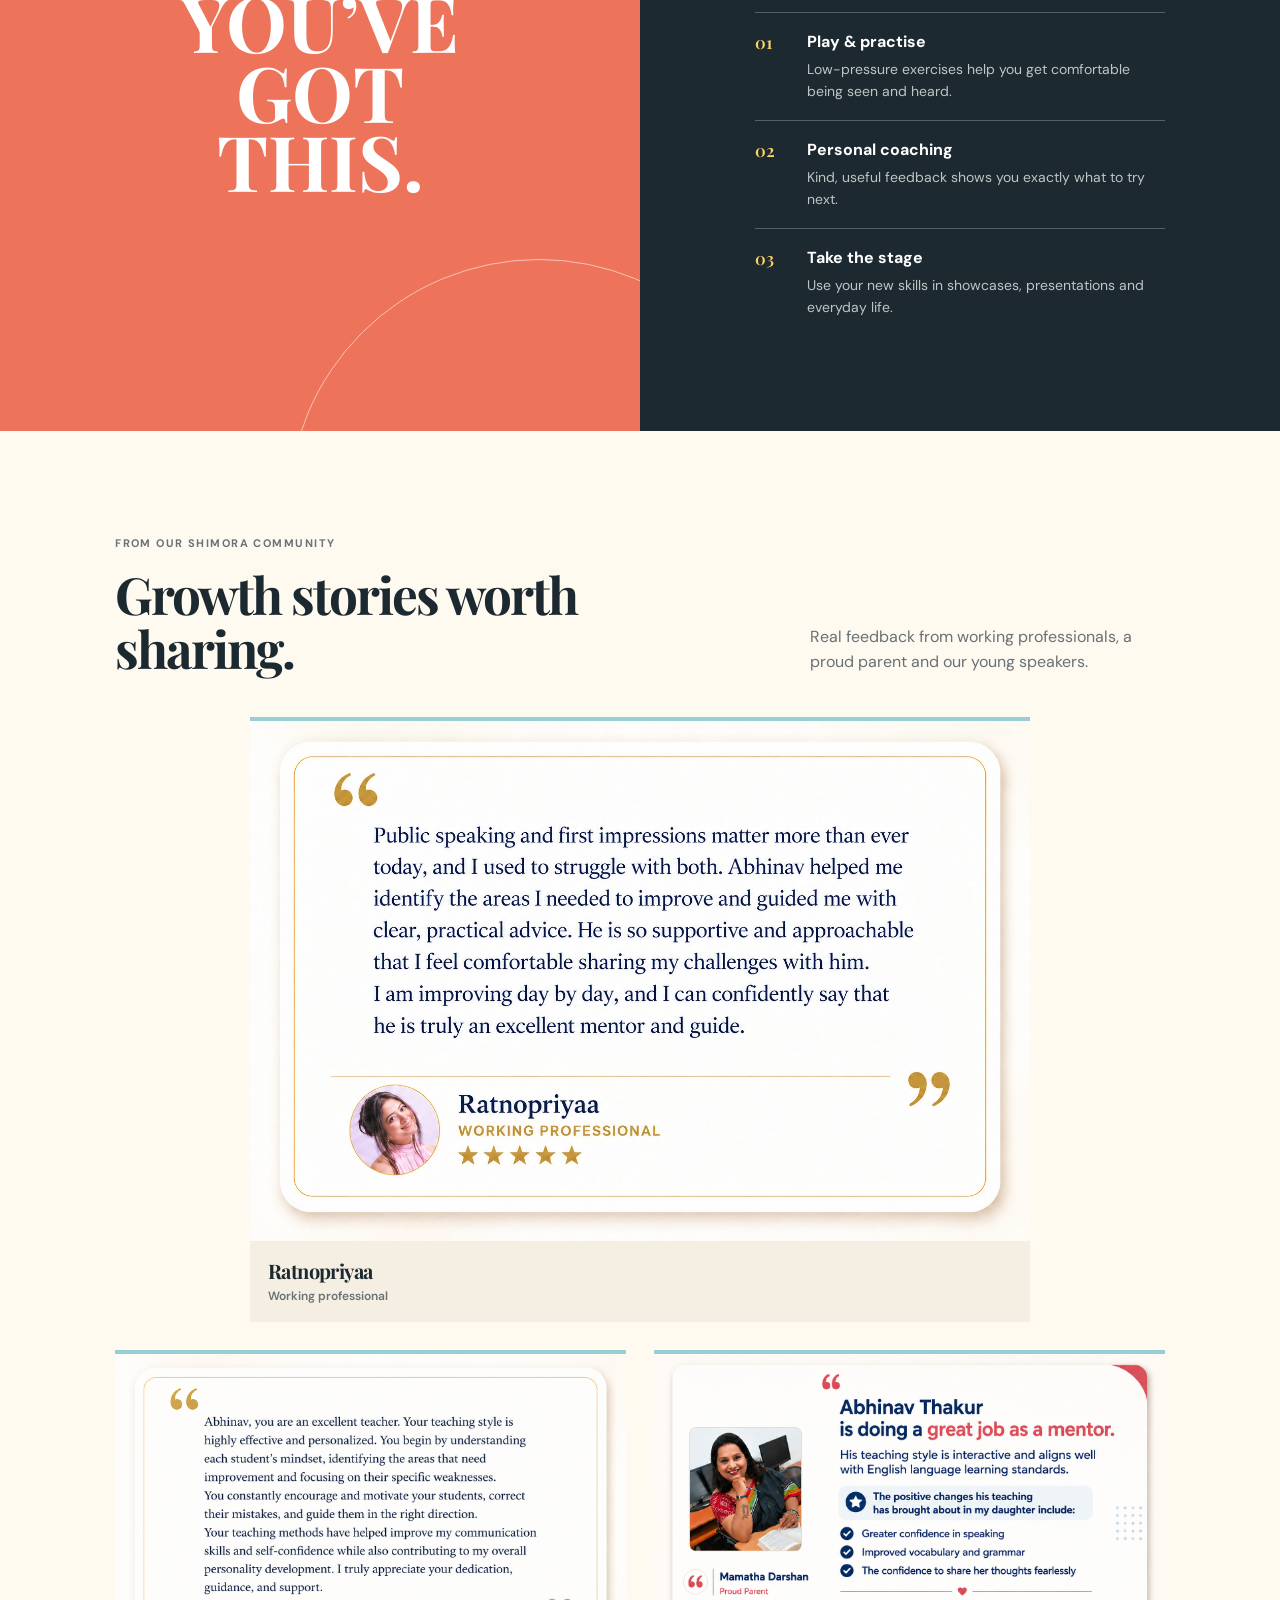
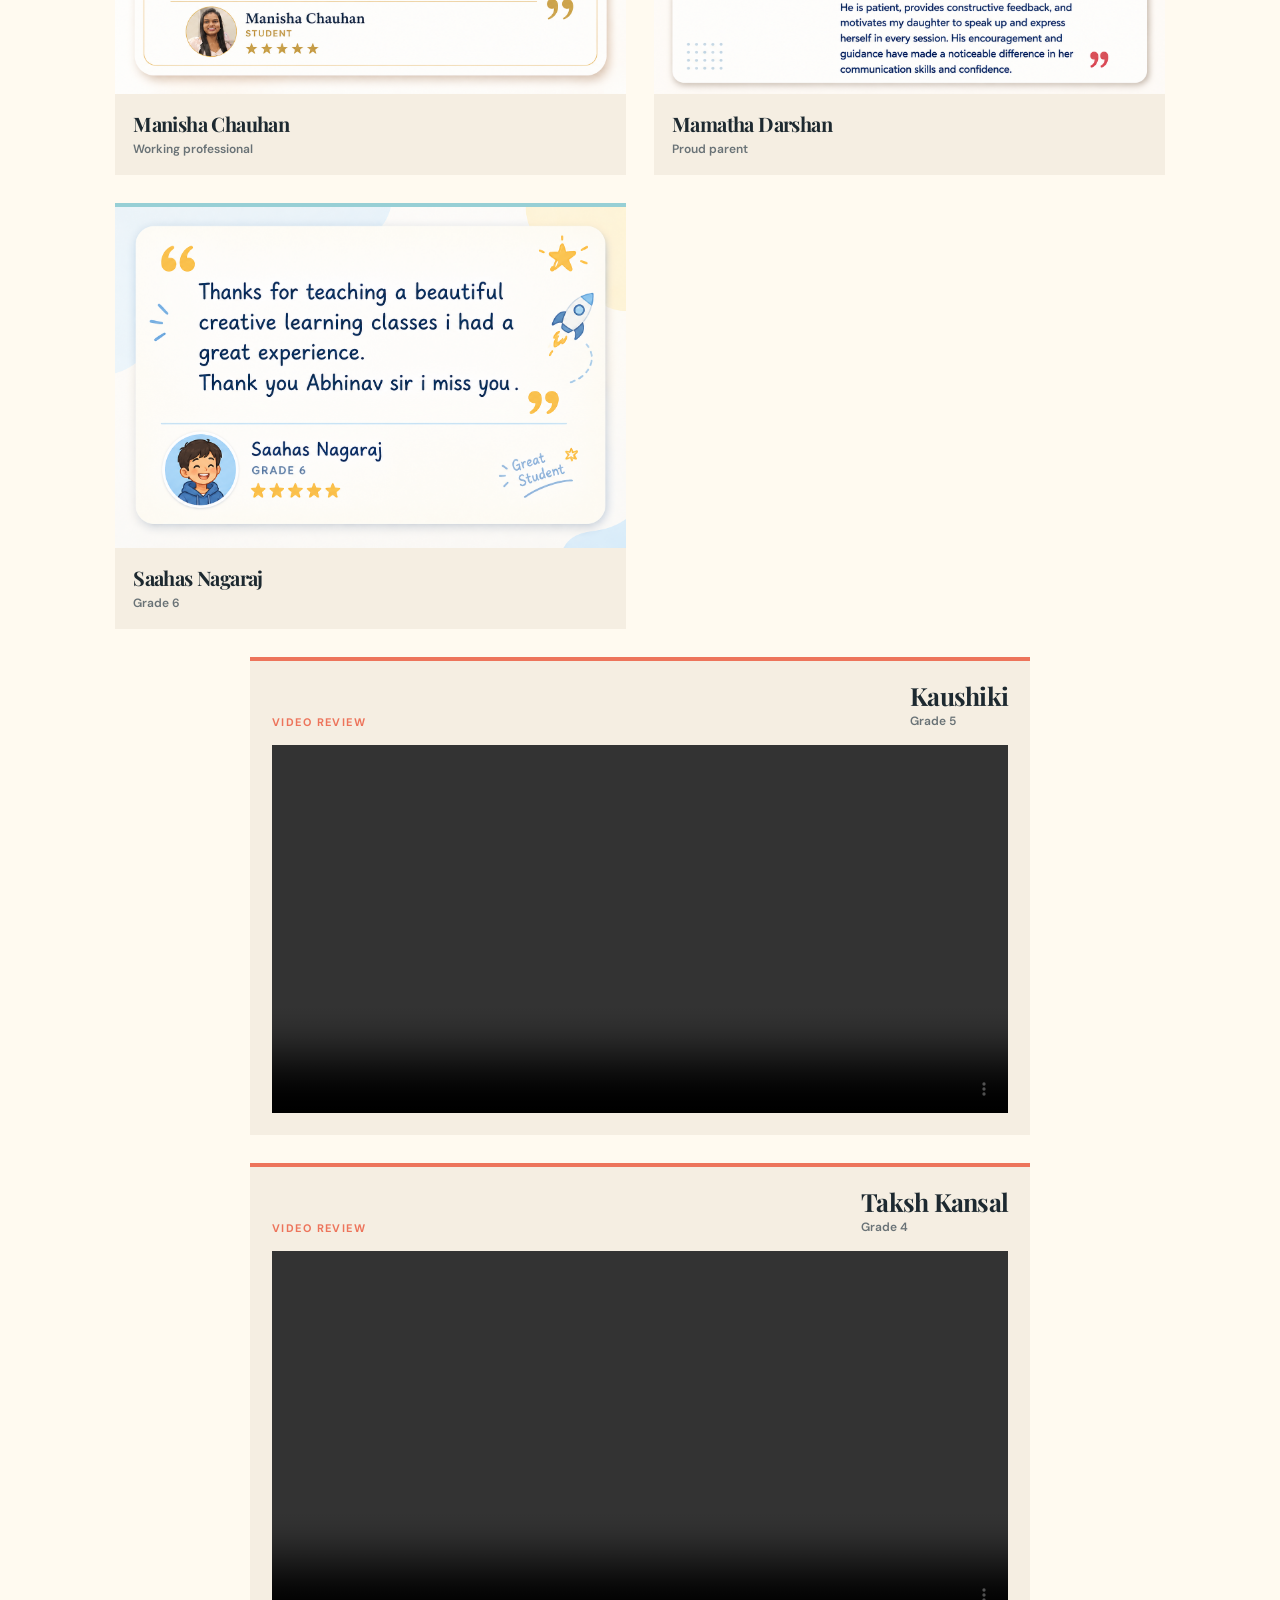
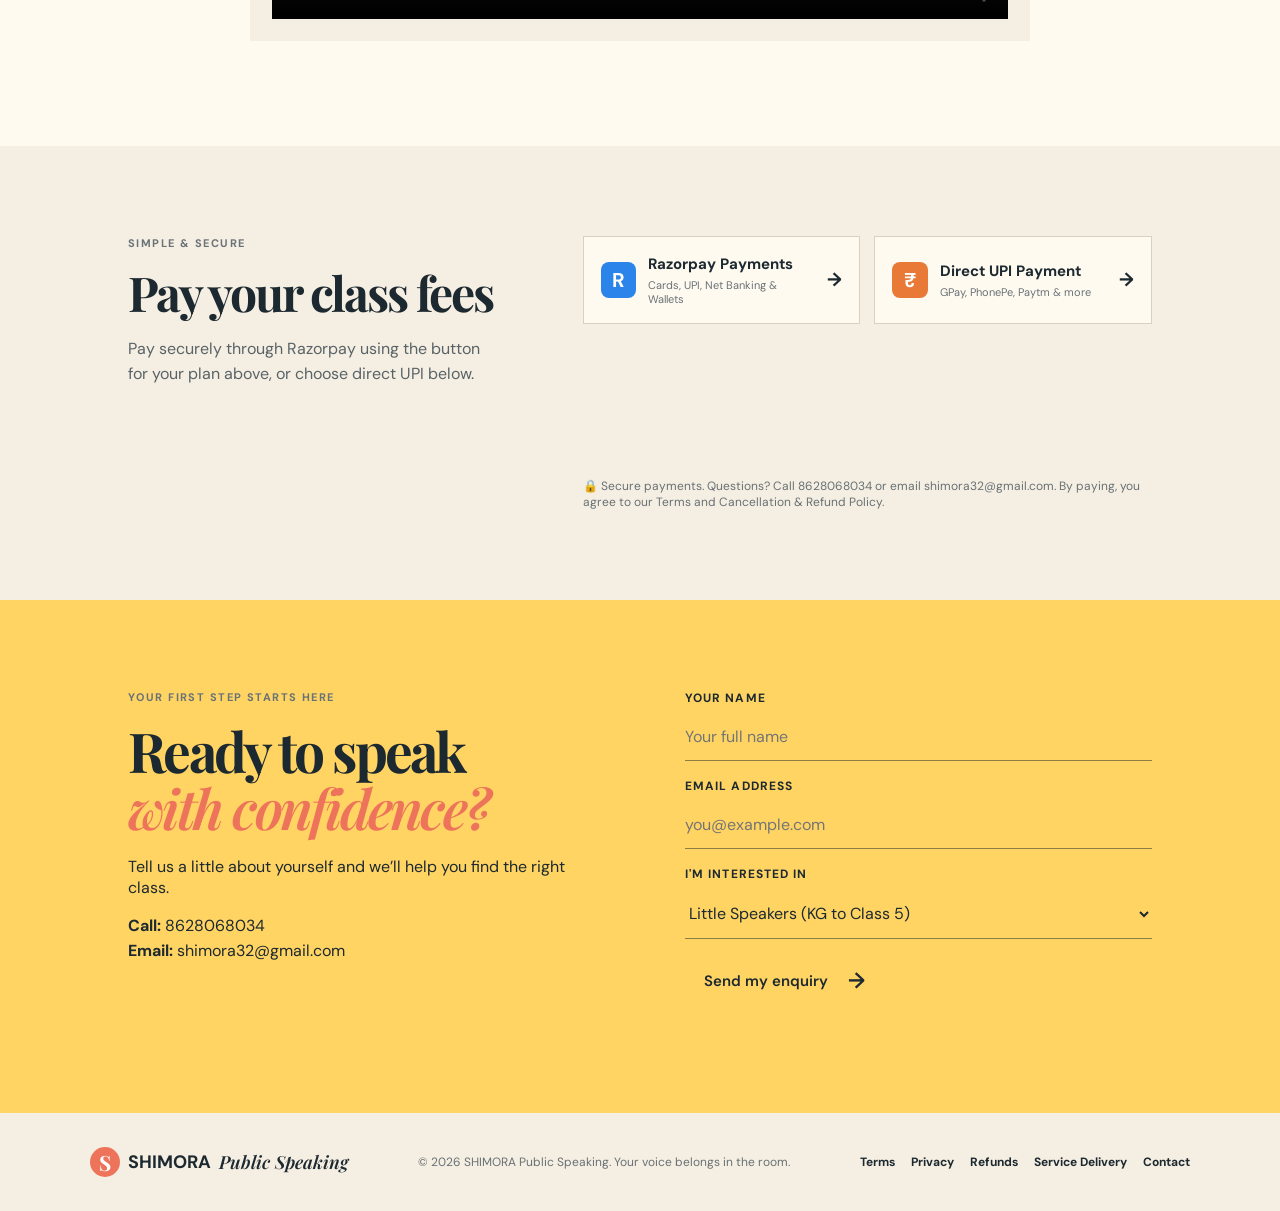
==== commit b7d44322: "Add Saahas student review" ====
--- a/index.html
+++ b/index.html
@@ -145,7 +145,7 @@
 
 
 
-    <section class="reviews" id="testimonials"><div class="reviews-heading"><div><p class="eyebrow">From our SHIMORA community</p><h2>Growth stories worth sharing.</h2></div><p>Real feedback from working professionals, a proud parent and our young speakers.</p></div><div class="review-gallery"><figure class="review-image featured-review"><img src="ratnopriyaa-review.jpeg" alt="Ratnopriyaa’s review of Abhinav’s public speaking mentorship, with her portrait and five-star rating" loading="lazy"><figcaption>Ratnopriyaa <span>Working professional</span></figcaption></figure><figure class="review-image"><img src="Manisha%20chauhan.png" alt="Review from Manisha Chauhan, Working Professional" loading="lazy"><figcaption>Manisha Chauhan <span>Working professional</span></figcaption></figure><figure class="review-image"><img src="Kaushiki%20mother.png" alt="Review from Mamatha Darshan, proud parent of Kaushiki" loading="lazy"><figcaption>Mamatha Darshan <span>Proud parent</span></figcaption></figure><figure class="student-video-review"><div class="video-review-heading"><p>Video review</p><h3>Kaushiki <span>Grade 5</span></h3></div><video controls preload="metadata" playsinline aria-label="Video review from Kaushiki, Grade 5"><source src="Kaushiki-review.mp4" type="video/mp4">Your browser does not support the video tag.</video></figure><figure class="student-video-review"><div class="video-review-heading"><p>Video review</p><h3>Taksh Kansal <span>Grade 4</span></h3></div><video controls preload="metadata" playsinline aria-label="Video review from Taksh Kansal, Grade 4"><source src="Taksh kansal.mp4" type="video/mp4">Your browser does not support the video tag.</video></figure></div></section>
+    <section class="reviews" id="testimonials"><div class="reviews-heading"><div><p class="eyebrow">From our SHIMORA community</p><h2>Growth stories worth sharing.</h2></div><p>Real feedback from working professionals, a proud parent and our young speakers.</p></div><div class="review-gallery"><figure class="review-image featured-review"><img src="ratnopriyaa-review.jpeg" alt="Ratnopriyaa’s review of Abhinav’s public speaking mentorship, with her portrait and five-star rating" loading="lazy"><figcaption>Ratnopriyaa <span>Working professional</span></figcaption></figure><figure class="review-image"><img src="Manisha%20chauhan.png" alt="Review from Manisha Chauhan, Working Professional" loading="lazy"><figcaption>Manisha Chauhan <span>Working professional</span></figcaption></figure><figure class="review-image"><img src="Kaushiki%20mother.png" alt="Review from Mamatha Darshan, proud parent of Kaushiki" loading="lazy"><figcaption>Mamatha Darshan <span>Proud parent</span></figcaption></figure><figure class="review-image"><img src="Saahas%20Nagaraj%20Creative%20Learning%20Review.png" alt="Five-star creative learning review from Saahas Nagaraj, Grade 6" loading="lazy"><figcaption>Saahas Nagaraj <span>Grade 6</span></figcaption></figure><figure class="student-video-review"><div class="video-review-heading"><p>Video review</p><h3>Kaushiki <span>Grade 5</span></h3></div><video controls preload="metadata" playsinline aria-label="Video review from Kaushiki, Grade 5"><source src="Kaushiki-review.mp4" type="video/mp4">Your browser does not support the video tag.</video></figure><figure class="student-video-review"><div class="video-review-heading"><p>Video review</p><h3>Taksh Kansal <span>Grade 4</span></h3></div><video controls preload="metadata" playsinline aria-label="Video review from Taksh Kansal, Grade 4"><source src="Taksh kansal.mp4" type="video/mp4">Your browser does not support the video tag.</video></figure></div></section>
 
 
 
